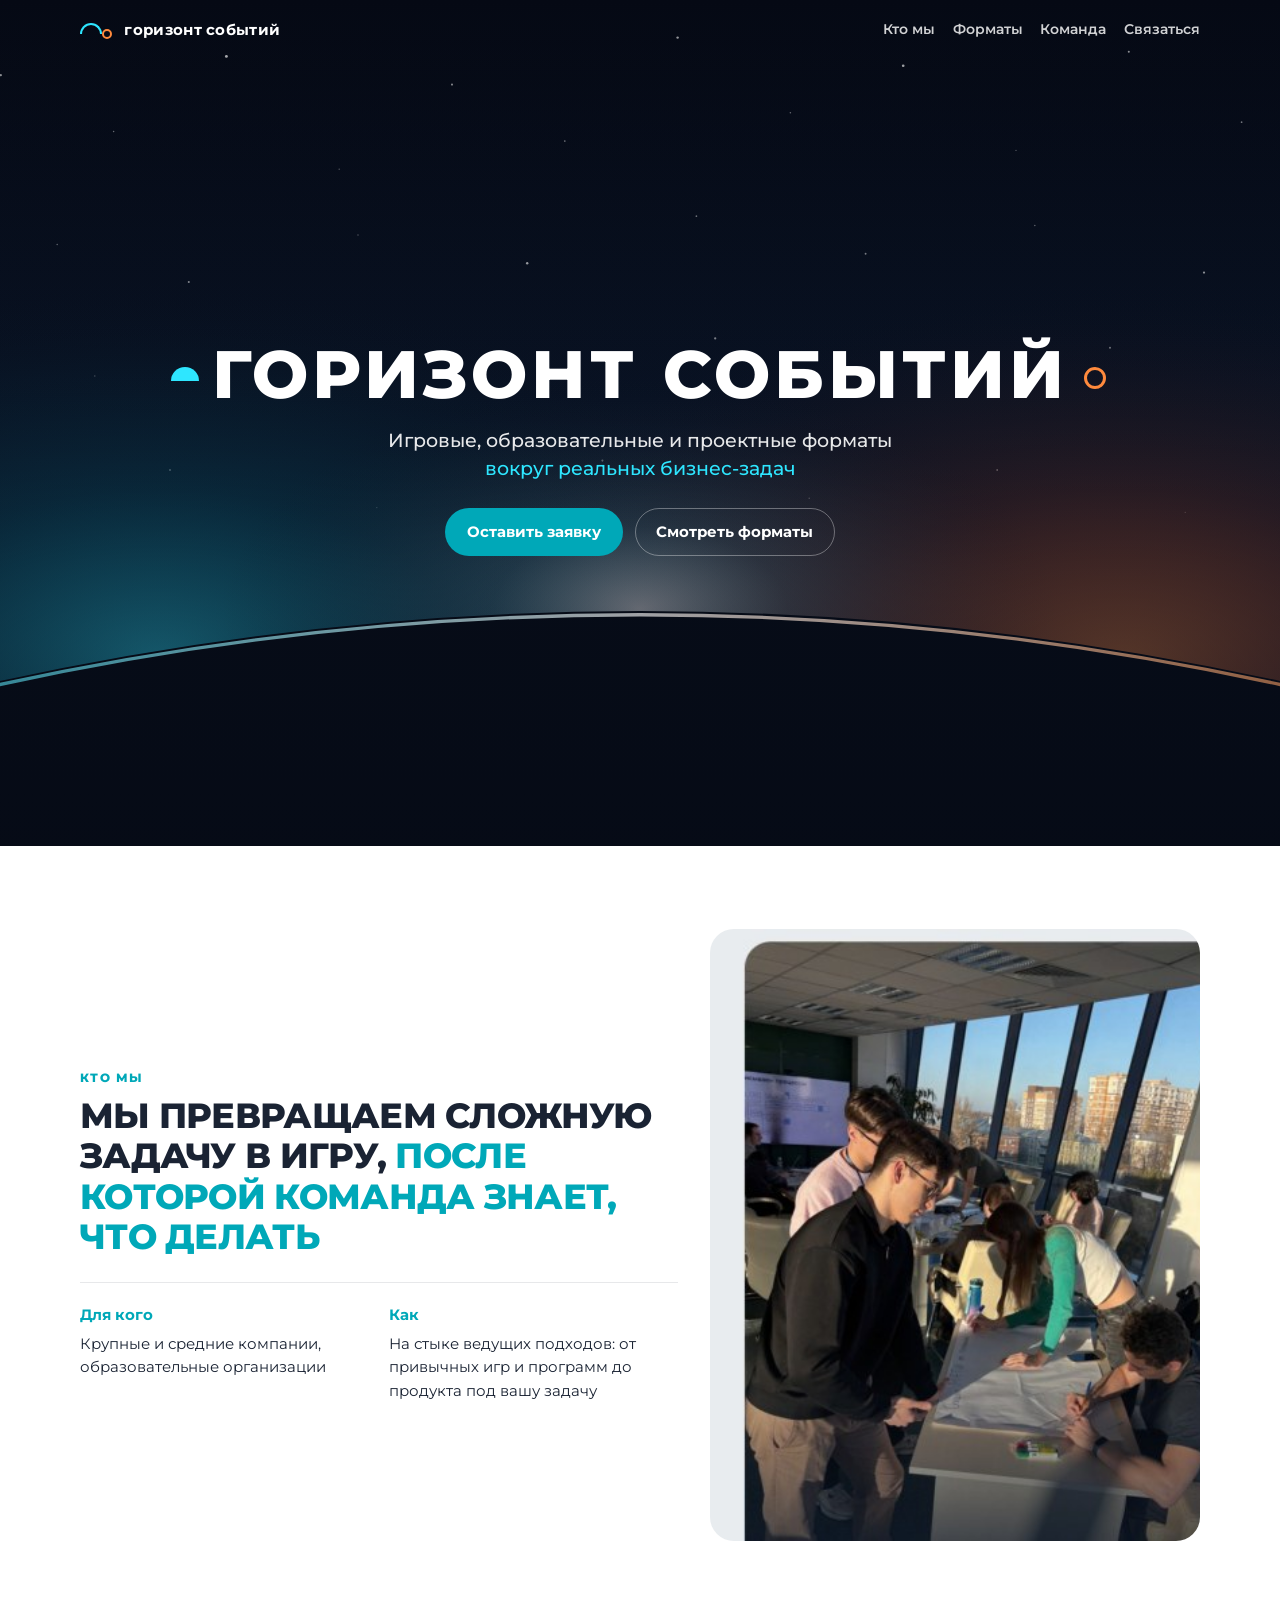
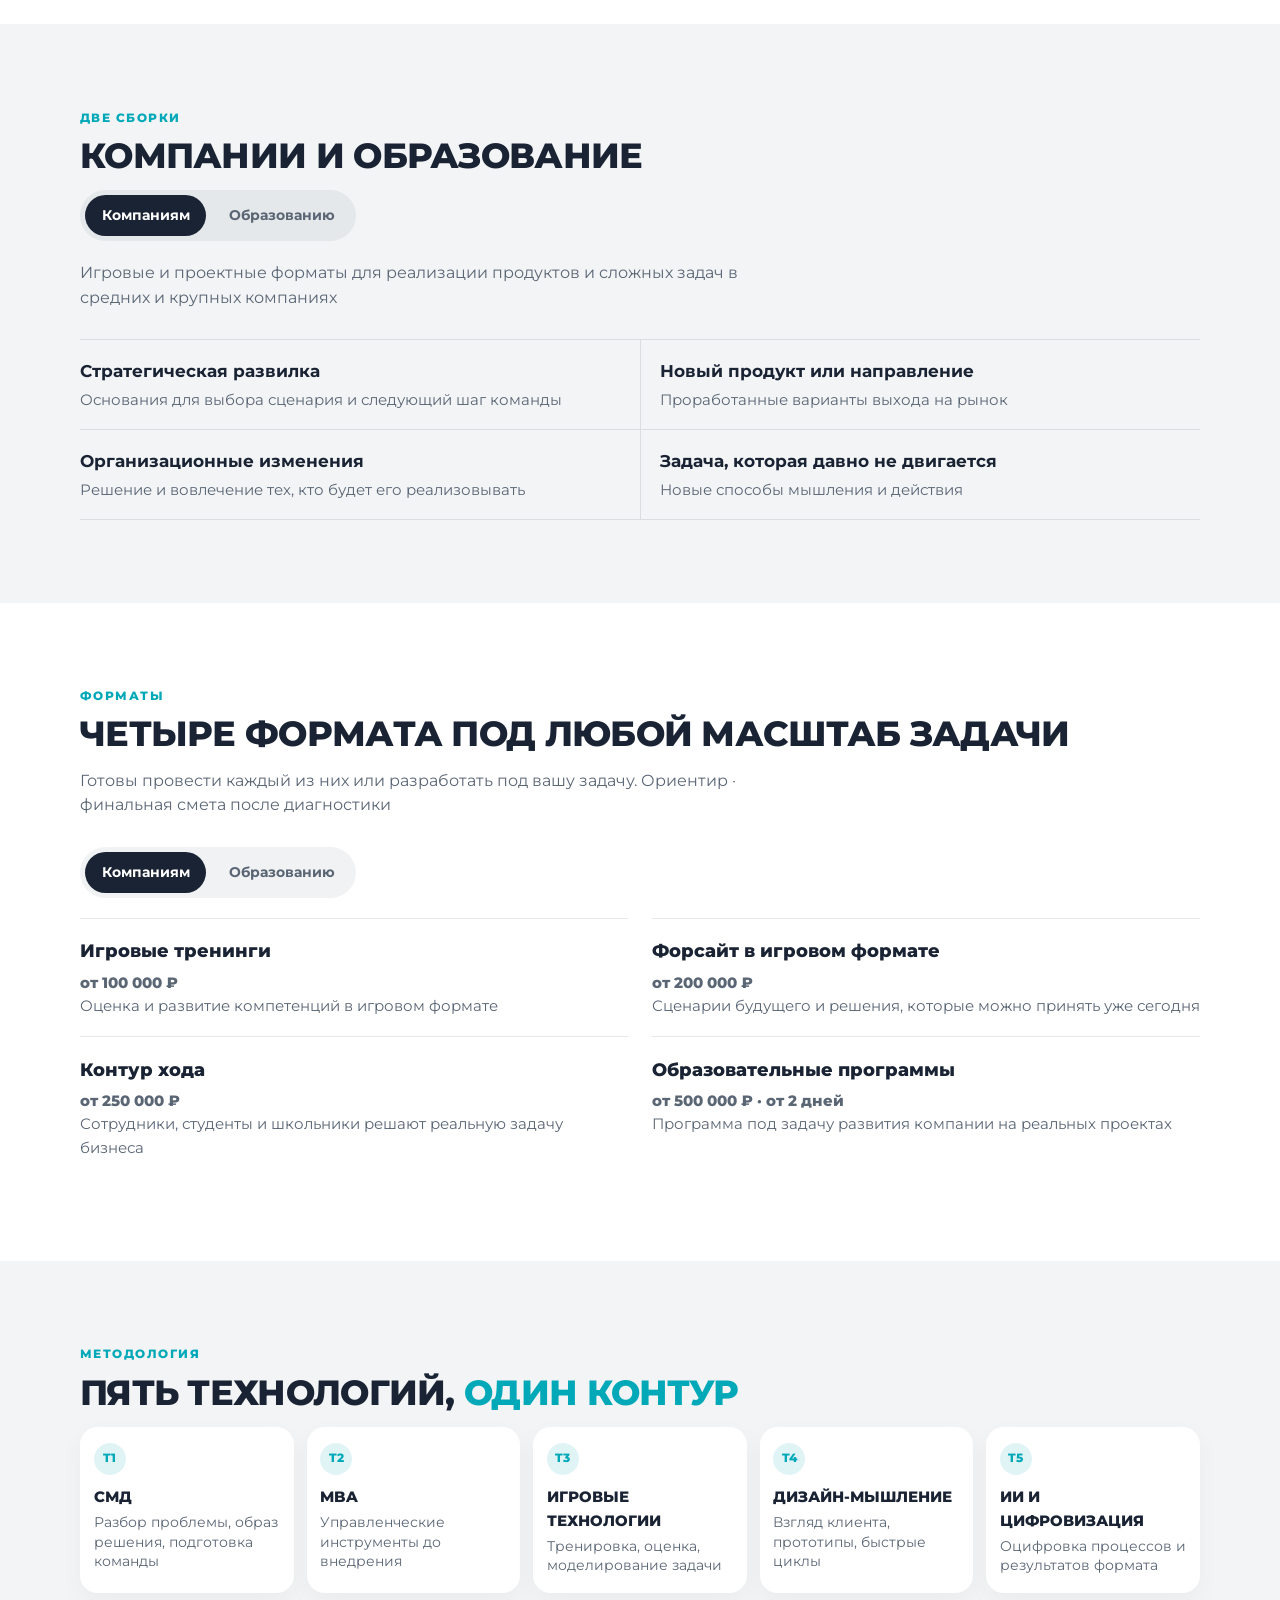
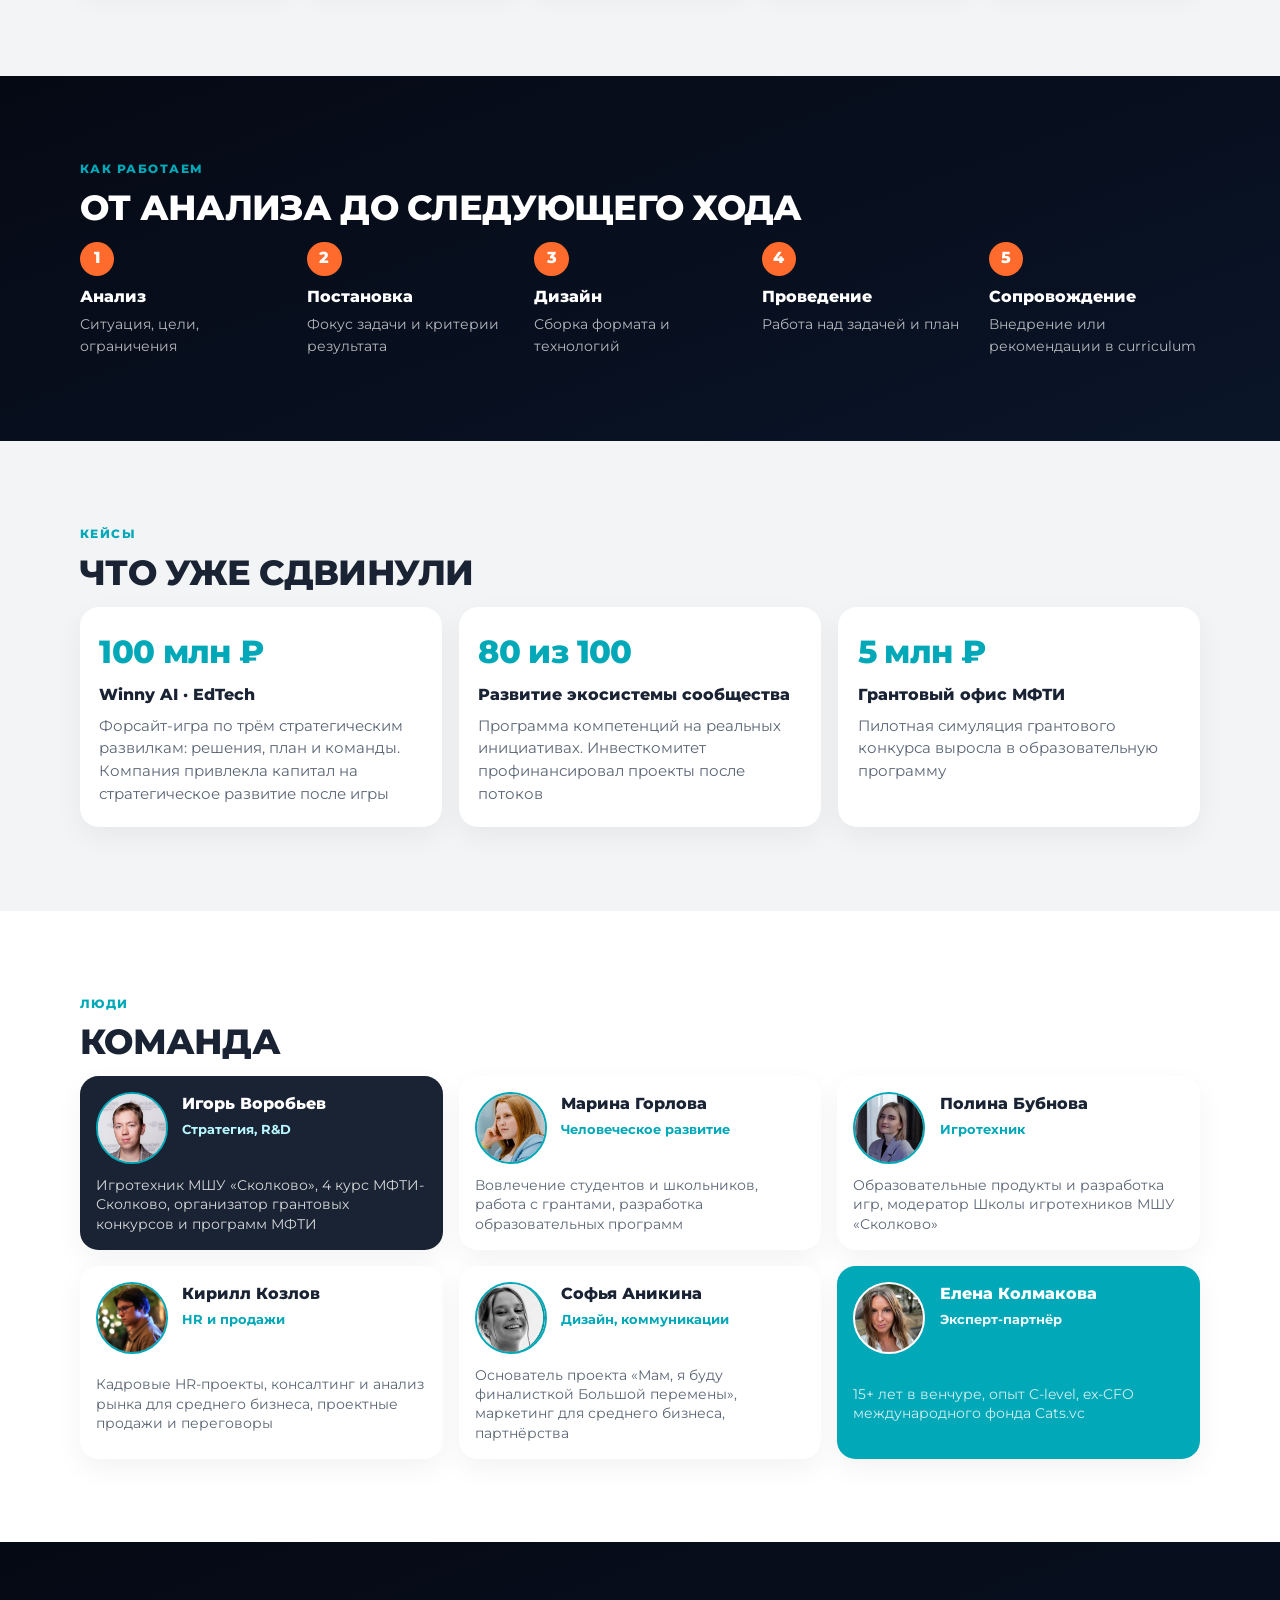
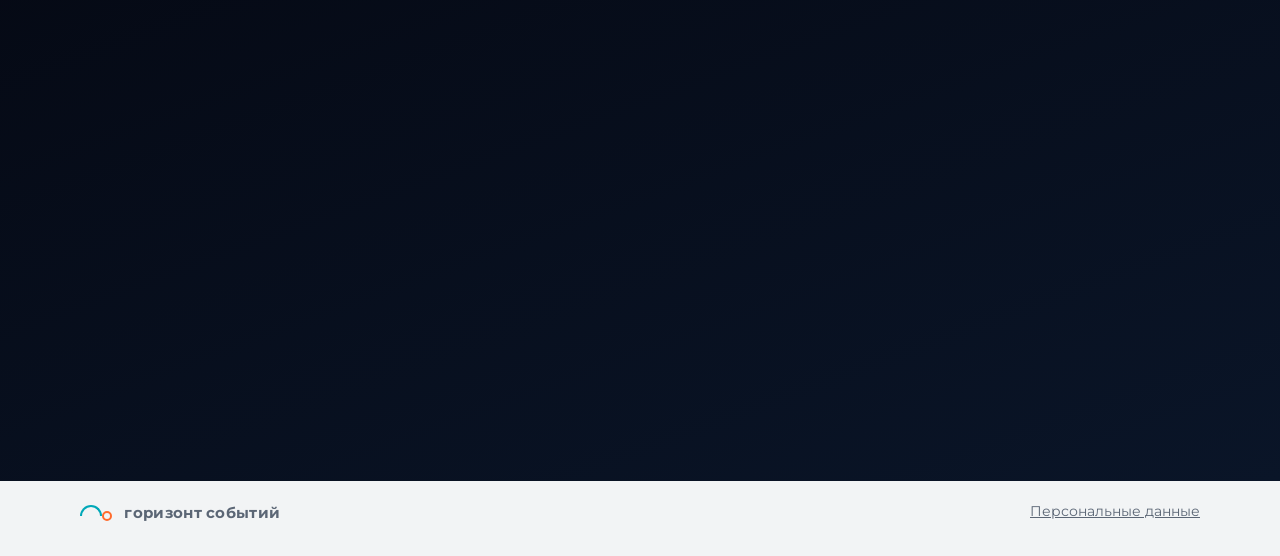
==== index.html @ 83faddac "Show four company formats from the pitch deck Align the business products tab with the presentation:" ====
<!DOCTYPE html>
<html lang="ru">
<head>
  <meta charset="UTF-8" />
  <meta name="viewport" content="width=device-width, initial-scale=1" />
  <meta name="description" content="Горизонт Событий: игровые, образовательные и проектные форматы вокруг реальных бизнес-задач" />
  <title>Горизонт Событий</title>
  <link rel="preconnect" href="https://fonts.googleapis.com" />
  <link rel="preconnect" href="https://fonts.gstatic.com" crossorigin />
  <link href="https://fonts.googleapis.com/css2?family=Montserrat:wght@500;600;700;800&display=swap" rel="stylesheet" />
  <link rel="stylesheet" href="css/site.css" />
</head>
<body>
  <a class="skip" href="#main">К содержанию</a>

  <header class="hero" id="top">
    <div class="hero__veil" aria-hidden="true"></div>
    <nav class="topnav" aria-label="Главная">
      <a class="logo" href="#top"><span class="logo__mark" aria-hidden="true"></span>горизонт событий</a>
      <div class="topnav__links">
        <a href="#who">Кто мы</a>
        <a href="#formats">Форматы</a>
        <a href="#team">Команда</a>
        <a href="#contact">Связаться</a>
      </div>
    </nav>

    <div class="hero__inner">
      <h1 class="hero__brand">
        <span class="hero__brand-row">
          <span class="hero__sun-rise" aria-hidden="true"></span>
          Горизонт
          Событий
          <span class="hero__sun-set" aria-hidden="true"></span>
        </span>
      </h1>
      <p class="hero__title">
        Игровые, образовательные и проектные форматы
        <em>вокруг реальных бизнес-задач</em>
      </p>
      <div class="hero__cta">
        <a class="btn btn--teal" href="#contact">Оставить заявку</a>
        <a class="btn btn--ghost" href="#formats">Смотреть форматы</a>
      </div>
    </div>
  </header>

  <main id="main">
    <section class="section section--paper" id="who">
      <div class="wrap who reveal">
        <div>
          <p class="section__kicker">Кто мы</p>
          <h2>Мы превращаем сложную задачу в игру, <span class="accent">после которой команда знает, что делать</span></h2>
          <div class="who__meta">
            <div>
              <h3>Для кого</h3>
              <p>Крупные и средние компании, образовательные организации</p>
            </div>
            <div>
              <h3>Как</h3>
              <p>На стыке ведущих подходов: от привычных игр и программ до продукта под вашу задачу</p>
            </div>
          </div>
        </div>
        <div class="who__photo">
          <img src="assets/who-workshop.jpg" alt="Команда за работой над задачей" width="720" height="900" />
        </div>
      </div>
    </section>

    <section class="section section--mist" id="audience">
      <div class="wrap reveal">
        <p class="section__kicker">Две сборки</p>
        <h2>Компании и образование</h2>
        <div class="tabs" role="tablist" aria-label="Аудитория" data-tabs>
          <button type="button" role="tab" id="tab-biz" aria-controls="panel-biz" aria-selected="true">Компаниям</button>
          <button type="button" role="tab" id="tab-edu" aria-controls="panel-edu" aria-selected="false">Образованию</button>
        </div>
        <div class="panel" id="panel-biz" role="tabpanel" aria-labelledby="tab-biz">
          <p class="section__lede">Игровые и проектные форматы для реализации продуктов и сложных задач в средних и крупных компаниях</p>
          <ul class="situations">
            <li><strong>Стратегическая развилка</strong><span>Основания для выбора сценария и следующий шаг команды</span></li>
            <li><strong>Новый продукт или направление</strong><span>Проработанные варианты выхода на рынок</span></li>
            <li><strong>Организационные изменения</strong><span>Решение и вовлечение тех, кто будет его реализовывать</span></li>
            <li><strong>Задача, которая давно не двигается</strong><span>Новые способы мышления и действия</span></li>
          </ul>
        </div>
        <div class="panel" id="panel-edu" role="tabpanel" aria-labelledby="tab-edu" hidden>
          <p class="section__lede">Игровые и образовательные форматы для оценки компетенций и достройки управленческого обучения</p>
          <ul class="situations">
            <li><strong>Нужно увидеть реальный уровень участников</strong><span>Оценка компетенций в действии, не только по анкете</span></li>
            <li><strong>Теория есть, поведения нет</strong><span>Достройка обучения до управленческого действия</span></li>
            <li><strong>Проекты слабо доходят до гранта или инвесткомитета</strong><span>Выше качество проработки и pass rate</span></li>
            <li><strong>Нужен пилот перед полной программой</strong><span>Короткая симуляция с данными для доработки</span></li>
          </ul>
        </div>
      </div>
    </section>

    <section class="section section--paper" id="formats">
      <div class="wrap reveal">
        <p class="section__kicker">Форматы</p>
        <h2>Четыре формата под любой масштаб задачи</h2>
        <p class="section__lede">Готовы провести каждый из них или разработать под вашу задачу. Ориентир · финальная смета после диагностики</p>
        <div class="tabs" role="tablist" aria-label="Форматы" data-tabs>
          <button type="button" role="tab" id="ftab-biz" aria-controls="fpanel-biz" aria-selected="true">Компаниям</button>
          <button type="button" role="tab" id="ftab-edu" aria-controls="fpanel-edu" aria-selected="false">Образованию</button>
        </div>
        <div class="panel" id="fpanel-biz" role="tabpanel" aria-labelledby="ftab-biz">
          <div class="products">
            <article class="product"><h3>Игровые тренинги</h3><p class="product__price">от 100 000 ₽</p><p>Оценка и развитие компетенций в игровом формате</p></article>
            <article class="product"><h3>Форсайт в игровом формате</h3><p class="product__price">от 200 000 ₽</p><p>Сценарии будущего и решения, которые можно принять уже сегодня</p></article>
            <article class="product"><h3>Контур хода</h3><p class="product__price">от 250 000 ₽</p><p>Сотрудники, студенты и школьники решают реальную задачу бизнеса</p></article>
            <article class="product"><h3>Образовательные программы</h3><p class="product__price">от 500 000 ₽ · от 2 дней</p><p>Программа под задачу развития компании на реальных проектах</p></article>
          </div>
        </div>
        <div class="panel" id="fpanel-edu" role="tabpanel" aria-labelledby="ftab-edu" hidden>
          <div class="products">
            <article class="product"><h3>Симуляции для оценки</h3><p class="product__price">2 500 ₽ / участник</p><p>Проявить лидерские и управленческие качества в неопределённости</p></article>
            <article class="product"><h3>Игры и кейс-чемпионаты</h3><p class="product__price">от 150 000 ₽</p><p>Оценить и потренировать компетенции на кейсе программы</p></article>
            <article class="product"><h3>Образовательные и акселерационные модули</h3><p class="product__price">от 500 000 ₽ · от 2 дней</p><p>Достроить обучение: игры, лекции и практика на проектах участников</p></article>
            <article class="product"><h3>Форсайт (опция)</h3><p class="product__price">от 250 000 ₽</p><p>Когда программе нужен взгляд в будущее направления</p></article>
          </div>
        </div>
      </div>
    </section>

    <section class="section section--mist" id="method">
      <div class="wrap reveal">
        <p class="section__kicker">Методология</p>
        <h2>Пять технологий, <span class="accent">один контур</span></h2>
        <div class="tech">
          <article class="tech__item"><span class="tech__n">T1</span><h3>СМД</h3><p>Разбор проблемы, образ решения, подготовка команды</p></article>
          <article class="tech__item"><span class="tech__n">T2</span><h3>MBA</h3><p>Управленческие инструменты до внедрения</p></article>
          <article class="tech__item"><span class="tech__n">T3</span><h3>Игровые технологии</h3><p>Тренировка, оценка, моделирование задачи</p></article>
          <article class="tech__item"><span class="tech__n">T4</span><h3>Дизайн-мышление</h3><p>Взгляд клиента, прототипы, быстрые циклы</p></article>
          <article class="tech__item"><span class="tech__n">T5</span><h3>ИИ и цифровизация</h3><p>Оцифровка процессов и результатов формата</p></article>
        </div>
      </div>
    </section>

    <section class="section section--ink" id="process">
      <div class="wrap reveal">
        <p class="section__kicker">Как работаем</p>
        <h2>От анализа до следующего хода</h2>
        <ol class="steps">
          <li><span class="steps__n">1</span><h3>Анализ</h3><p>Ситуация, цели, ограничения</p></li>
          <li><span class="steps__n">2</span><h3>Постановка</h3><p>Фокус задачи и критерии результата</p></li>
          <li><span class="steps__n">3</span><h3>Дизайн</h3><p>Сборка формата и технологий</p></li>
          <li><span class="steps__n">4</span><h3>Проведение</h3><p>Работа над задачей и план</p></li>
          <li><span class="steps__n">5</span><h3>Сопровождение</h3><p>Внедрение или рекомендации в curriculum</p></li>
        </ol>
      </div>
    </section>

    <section class="section section--mist" id="cases">
      <div class="wrap reveal">
        <p class="section__kicker">Кейсы</p>
        <h2>Что уже сдвинули</h2>
        <div class="cases">
          <article class="case">
            <p class="case__metric">100 млн ₽</p>
            <p class="case__who">Winny AI · EdTech</p>
            <p>Форсайт-игра по трём стратегическим развилкам: решения, план и команды. Компания привлекла капитал на стратегическое развитие после игры</p>
          </article>
          <article class="case">
            <p class="case__metric">80 из 100</p>
            <p class="case__who">Развитие экосистемы сообщества</p>
            <p>Программа компетенций на реальных инициативах. Инвесткомитет профинансировал проекты после потоков</p>
          </article>
          <article class="case">
            <p class="case__metric">5 млн ₽</p>
            <p class="case__who">Грантовый офис МФТИ</p>
            <p>Пилотная симуляция грантового конкурса выросла в образовательную программу</p>
          </article>
        </div>
      </div>
    </section>

    <section class="section section--paper" id="team">
      <div class="wrap reveal">
        <p class="section__kicker">Люди</p>
        <h2>Команда</h2>
        <div class="team">
          <article class="person person--ink">
            <img class="person__photo" src="assets/team/igor.png" alt="Игорь Воробьев" width="144" height="144" />
            <div>
              <h3 class="person__name">Игорь Воробьев</h3>
              <p class="person__role">Стратегия, R&amp;D</p>
            </div>
            <p class="person__bio">Игротехник МШУ «Сколково», 4 курс МФТИ-Сколково, организатор грантовых конкурсов и программ МФТИ</p>
          </article>
          <article class="person">
            <img class="person__photo" src="assets/team/marina.png" alt="Марина Горлова" width="144" height="144" />
            <div>
              <h3 class="person__name">Марина Горлова</h3>
              <p class="person__role">Человеческое развитие</p>
            </div>
            <p class="person__bio">Вовлечение студентов и школьников, работа с грантами, разработка образовательных программ</p>
          </article>
          <article class="person">
            <img class="person__photo" src="assets/team/polina.png" alt="Полина Бубнова" width="144" height="144" />
            <div>
              <h3 class="person__name">Полина Бубнова</h3>
              <p class="person__role">Игротехник</p>
            </div>
            <p class="person__bio">Образовательные продукты и разработка игр, модератор Школы игротехников МШУ «Сколково»</p>
          </article>
          <article class="person">
            <img class="person__photo" src="assets/team/kirill.png" alt="Кирилл Козлов" width="144" height="144" />
            <div>
              <h3 class="person__name">Кирилл Козлов</h3>
              <p class="person__role">HR и продажи</p>
            </div>
            <p class="person__bio">Кадровые HR-проекты, консалтинг и анализ рынка для среднего бизнеса, проектные продажи и переговоры</p>
          </article>
          <article class="person">
            <img class="person__photo" src="assets/team/sofia.jpg" alt="Софья Аникина" width="144" height="144" />
            <div>
              <h3 class="person__name">Софья Аникина</h3>
              <p class="person__role">Дизайн, коммуникации</p>
            </div>
            <p class="person__bio">Основатель проекта «Мам, я буду финалисткой Большой перемены», маркетинг для среднего бизнеса, партнёрства</p>
          </article>
          <article class="person person--teal">
            <img class="person__photo" src="assets/team/elena.png" alt="Елена Колмакова" width="144" height="144" />
            <div>
              <h3 class="person__name">Елена Колмакова</h3>
              <p class="person__role">Эксперт-партнёр</p>
            </div>
            <p class="person__bio">15+ лет в венчуре, опыт C-level, ex-CFO международного фонда Cats.vc</p>
          </article>
        </div>
      </div>
    </section>

    <section class="section section--ink" id="contact">
      <div class="wrap cta reveal">
        <div>
          <p class="section__kicker">Обратная связь</p>
          <h2>Опишите задачу в двух предложениях</h2>
          <p class="section__lede">Мы подберём сборку технологий и формат. Или созвонимся на полчаса-час: познакомимся и найдём точки роста</p>
          <div class="socials" aria-label="Соцсети">
            <a class="social" href="https://t.me/gorizont_event" target="_blank" rel="noopener noreferrer">Telegram</a>
            <a class="social" data-social="instagram" href="#">Instagram</a>
            <a class="social" data-social="vk" href="#">ВКонтакте</a>
          </div>
          <ul class="contacts">
            <li>Игорь Воробьев · <a href="tel:+79032072211">+7 903 207-22-11</a> · <a href="https://t.me/gorizont_event" target="_blank" rel="noopener noreferrer">@gorizont_event</a></li>
            <li>Кирилл Козлов · <a href="tel:+79651891725">+7 965 189-17-25</a> · <a href="https://t.me/VenistorAlishi" target="_blank" rel="noopener noreferrer">@VenistorAlishi</a></li>
            <li>Софья Аникина · <a href="tel:+79519132788">+7 951 913-27-88</a> · <a href="https://t.me/Anikaso" target="_blank" rel="noopener noreferrer">@Anikaso</a></li>
            <li>Почта · <a href="mailto:contact@stratfield.ru">contact@stratfield.ru</a></li>
          </ul>
        </div>
        <div class="cta__box">
          <p>Форма заявки появится здесь. Пока можно написать в Telegram или оставить контакты письмом</p>
          <div class="cta__actions">
            <a class="btn btn--teal" id="lead-button" href="https://t.me/gorizont_event" target="_blank" rel="noopener noreferrer">Оставить заявку</a>
            <a class="btn btn--ghost" href="mailto:contact@stratfield.ru?subject=Заявка%20Горизонт%20Событий">Написать на почту</a>
          </div>
          <p class="legal-note">
            Перед отправкой персональных данных ознакомьтесь с
            <a href="privacy.html">Политикой обработки персональных данных</a>
            и дайте согласие отдельной галочкой в форме (когда форма будет подключена)
          </p>
        </div>
      </div>
    </section>
  </main>

  <footer class="footer">
    <div class="wrap">
      <a class="logo" href="#top"><span class="logo__mark" aria-hidden="true"></span>горизонт событий</a>
      <a href="privacy.html">Персональные данные</a>
    </div>
  </footer>

  <script src="js/site.js" defer></script>
</body>
</html>
---- css/site.css ----
:root {
  --ink: #0a1528;
  --ink-deep: #050914;
  --navy: #1a2333;
  --teal: #00a8b8;
  --teal-deep: #008fa0;
  --orange: #ff6b2c;
  --paper: #ffffff;
  --mist: #f2f4f5;
  --muted: #5b6675;
  --line: rgba(26, 35, 51, 0.1);
  --ease: cubic-bezier(0.22, 1, 0.36, 1);
  --font: "Montserrat", "Manrope", system-ui, sans-serif;
}

*,
*::before,
*::after { box-sizing: border-box; }

html { scroll-behavior: smooth; }

body {
  margin: 0;
  color: var(--navy);
  background: var(--mist);
  font-family: var(--font);
  font-size: 1rem;
  line-height: 1.55;
  -webkit-font-smoothing: antialiased;
}

img { max-width: 100%; display: block; }
a { color: inherit; }

.skip {
  position: absolute;
  left: -999px;
  top: 0;
  z-index: 20;
  background: var(--teal);
  color: #fff;
  padding: 0.5rem 1rem;
}
.skip:focus { left: 0.75rem; top: 0.75rem; }

.wrap {
  width: min(1120px, calc(100% - 2.5rem));
  margin-inline: auto;
}

/* Logo mark */
.logo {
  display: inline-flex;
  align-items: center;
  gap: 0.65rem;
  text-decoration: none;
  color: inherit;
  font-weight: 700;
  letter-spacing: 0.02em;
  text-transform: lowercase;
  font-size: 0.95rem;
}
.logo__mark {
  position: relative;
  width: 34px;
  height: 18px;
  flex: 0 0 auto;
}
.logo__mark::before {
  content: "";
  position: absolute;
  left: 0;
  top: 2px;
  width: 22px;
  height: 11px;
  border: 2.5px solid var(--teal);
  border-bottom: 0;
  border-radius: 14px 14px 0 0;
}
.logo__mark::after {
  content: "";
  position: absolute;
  right: 2px;
  bottom: 0;
  width: 10px;
  height: 10px;
  border: 2.5px solid var(--orange);
  border-radius: 50%;
  background: transparent;
}

/* Nav */
.topnav {
  position: absolute;
  inset: 0 0 auto;
  z-index: 5;
  display: flex;
  align-items: center;
  justify-content: space-between;
  gap: 1rem;
  width: min(1120px, calc(100% - 2.5rem));
  margin: 1.15rem auto 0;
  color: #fff;
}
.topnav .logo__mark::before { border-color: #2ee6ff; }
.topnav .logo__mark::after { border-color: #ff8a3d; }
.topnav__links {
  display: flex;
  flex-wrap: wrap;
  gap: 0.35rem 1.1rem;
}
.topnav__links a {
  text-decoration: none;
  color: rgba(255,255,255,0.82);
  font-size: 0.88rem;
  font-weight: 600;
}
.topnav__links a:hover { color: #2ee6ff; }

/* Hero */
.hero {
  position: relative;
  min-height: min(94vh, 860px);
  display: grid;
  align-items: center;
  overflow: hidden;
  color: #fff;
  background: var(--ink-deep) url("../assets/horizon-bg.svg") center / cover no-repeat;
}
.hero__veil {
  position: absolute;
  inset: 0;
  background: linear-gradient(180deg, rgba(5,9,20,0.25) 0%, rgba(5,9,20,0.15) 45%, rgba(5,9,20,0.55) 100%);
  pointer-events: none;
}
.hero__inner {
  position: relative;
  z-index: 1;
  padding: 7rem 0 5rem;
  width: min(1120px, calc(100% - 2.5rem));
  margin-inline: auto;
  text-align: center;
}
.hero__brand {
  margin: 0 0 1.1rem;
  font-size: clamp(2.2rem, 6.2vw, 4.2rem);
  font-weight: 800;
  letter-spacing: 0.06em;
  text-transform: uppercase;
  line-height: 1.05;
  animation: rise 0.9s var(--ease) both;
}
.hero__brand-row {
  display: inline-flex;
  align-items: center;
  justify-content: center;
  gap: 0.85rem;
  flex-wrap: wrap;
}
.hero__sun-rise,
.hero__sun-set {
  width: 28px;
  height: 14px;
  position: relative;
  flex: 0 0 auto;
}
.hero__sun-rise::before {
  content: "";
  position: absolute;
  inset: 0;
  border: 3px solid #2ee6ff;
  border-bottom: 0;
  border-radius: 20px 20px 0 0;
  background: #2ee6ff;
}
.hero__sun-set::before {
  content: "";
  position: absolute;
  left: 50%;
  top: 0;
  width: 22px;
  height: 22px;
  margin-left: -11px;
  border: 3px solid #ff8a3d;
  border-radius: 50%;
}
.hero__title {
  margin: 0 auto 1.6rem;
  max-width: 34rem;
  font-size: clamp(1rem, 2vw, 1.2rem);
  font-weight: 500;
  line-height: 1.45;
  color: rgba(255,255,255,0.9);
  animation: rise 0.9s var(--ease) 0.12s both;
}
.hero__title em {
  font-style: normal;
  color: #2ee6ff;
}
.hero__cta {
  display: flex;
  justify-content: center;
  flex-wrap: wrap;
  gap: 0.75rem;
  animation: rise 0.9s var(--ease) 0.22s both;
}

@keyframes rise {
  from { opacity: 0; transform: translateY(18px); }
  to { opacity: 1; transform: none; }
}

.btn {
  display: inline-flex;
  align-items: center;
  justify-content: center;
  min-height: 2.85rem;
  padding: 0.7rem 1.3rem;
  border-radius: 999px;
  border: 1px solid transparent;
  text-decoration: none;
  font-weight: 700;
  font-size: 0.92rem;
  cursor: pointer;
  transition: transform 0.25s var(--ease), background 0.25s var(--ease), border-color 0.25s var(--ease);
}
.btn:hover { transform: translateY(-1px); }
.btn--teal {
  background: var(--teal);
  color: #fff;
}
.btn--teal:hover { background: var(--teal-deep); }
.btn--ghost {
  background: transparent;
  color: #fff;
  border-color: rgba(255,255,255,0.35);
}
.btn--ghost:hover {
  border-color: #2ee6ff;
  color: #2ee6ff;
}
.btn--orange {
  background: var(--orange);
  color: #fff;
}
.btn--dark {
  background: var(--navy);
  color: #fff;
}

/* Sections */
.section { padding: clamp(3.4rem, 7vw, 5.2rem) 0; }
.section--mist { background: var(--mist); }
.section--paper { background: var(--paper); }
.section--ink {
  background: linear-gradient(160deg, var(--ink-deep), var(--ink));
  color: #fff;
}

.section__kicker {
  margin: 0 0 0.55rem;
  color: var(--teal);
  font-size: 0.78rem;
  font-weight: 800;
  letter-spacing: 0.12em;
  text-transform: uppercase;
}
.section h2 {
  margin: 0 0 0.85rem;
  font-size: clamp(1.55rem, 3.2vw, 2.2rem);
  font-weight: 800;
  letter-spacing: -0.02em;
  text-transform: uppercase;
  line-height: 1.15;
}
.section h2 .accent { color: var(--teal); }
.section__lede {
  margin: 0 0 1.8rem;
  max-width: 42rem;
  color: var(--muted);
}
.section--ink .section__lede { color: rgba(255,255,255,0.72); }

.reveal {
  opacity: 0;
  transform: translateY(20px);
  transition: opacity 0.7s var(--ease), transform 0.7s var(--ease);
}
.reveal.is-in { opacity: 1; transform: none; }

/* Split who */
.who {
  display: grid;
  grid-template-columns: 1.1fr 0.9fr;
  gap: 2rem;
  align-items: center;
}
.who__photo {
  border-radius: 1.5rem;
  overflow: hidden;
  aspect-ratio: 4 / 5;
  background: #d9dee3;
}
.who__photo img {
  width: 100%;
  height: 100%;
  object-fit: cover;
}
.who__meta {
  display: grid;
  grid-template-columns: 1fr 1fr;
  gap: 1.25rem;
  margin-top: 1.5rem;
  padding-top: 1.25rem;
  border-top: 1px solid var(--line);
}
.who__meta h3 {
  margin: 0 0 0.35rem;
  color: var(--teal);
  font-size: 0.95rem;
  text-transform: none;
  letter-spacing: 0;
}
.who__meta p {
  margin: 0;
  color: var(--navy);
  font-size: 0.95rem;
}

/* Audience tabs */
.tabs {
  display: inline-flex;
  gap: 0.35rem;
  padding: 0.3rem;
  border-radius: 999px;
  background: rgba(26,35,51,0.06);
  margin-bottom: 1.25rem;
}
.tabs button {
  border: 0;
  background: transparent;
  color: var(--muted);
  font: inherit;
  font-weight: 700;
  font-size: 0.9rem;
  padding: 0.6rem 1.05rem;
  border-radius: 999px;
  cursor: pointer;
}
.tabs button[aria-selected="true"] {
  background: var(--navy);
  color: #fff;
}
.panel[hidden] { display: none; }

.situations {
  list-style: none;
  margin: 0;
  padding: 0;
  display: grid;
  grid-template-columns: 1fr 1fr;
  gap: 0;
  border-top: 1px solid var(--line);
}
.situations li {
  padding: 1.1rem 1rem 1.1rem 0;
  border-bottom: 1px solid var(--line);
  display: grid;
  gap: 0.3rem;
}
.situations li:nth-child(even) {
  padding-left: 1.2rem;
  border-left: 1px solid var(--line);
}
.situations strong { font-size: 1.05rem; }
.situations span { color: var(--muted); font-size: 0.92rem; }

/* Products */
.products {
  display: grid;
  grid-template-columns: 1fr 1fr;
  gap: 0 1.5rem;
}
.product {
  padding: 1.15rem 0;
  border-top: 1px solid var(--line);
}
.product h3 {
  margin: 0 0 0.3rem;
  font-size: 1.15rem;
  font-weight: 800;
}
.product__price {
  margin: 0 0 0.35rem;
  color: var(--teal);
  font-weight: 800;
}
.product p { margin: 0; color: var(--muted); font-size: 0.95rem; }
.note { margin: 1rem 0 0; color: var(--muted); font-size: 0.86rem; }

/* Tech */
.tech {
  display: grid;
  grid-template-columns: repeat(5, minmax(0, 1fr));
  gap: 0.8rem;
}
.tech__item {
  background: var(--paper);
  border-radius: 1.1rem;
  padding: 1rem 0.85rem 1.1rem;
  box-shadow: 0 8px 24px rgba(10, 21, 40, 0.04);
}
.tech__n {
  display: inline-grid;
  place-items: center;
  width: 2rem;
  height: 2rem;
  margin-bottom: 0.65rem;
  border-radius: 50%;
  background: rgba(0,168,184,0.12);
  color: var(--teal);
  font-size: 0.75rem;
  font-weight: 800;
}
.tech__item h3 {
  margin: 0 0 0.3rem;
  font-size: 0.95rem;
  font-weight: 800;
  text-transform: uppercase;
}
.tech__item p {
  margin: 0;
  color: var(--muted);
  font-size: 0.86rem;
  line-height: 1.4;
}

/* Steps */
.steps {
  list-style: none;
  margin: 0;
  padding: 0;
  display: grid;
  grid-template-columns: repeat(5, minmax(0, 1fr));
  gap: 1rem;
}
.steps__n {
  display: inline-grid;
  place-items: center;
  width: 2.15rem;
  height: 2.15rem;
  margin-bottom: 0.55rem;
  border-radius: 50%;
  background: var(--orange);
  color: #fff;
  font-weight: 800;
}
.steps h3 { margin: 0 0 0.3rem; font-size: 1rem; font-weight: 800; }
.steps p { margin: 0; color: rgba(255,255,255,0.7); font-size: 0.88rem; }

/* Cases */
.cases {
  display: grid;
  grid-template-columns: repeat(3, minmax(0, 1fr));
  gap: 1.1rem;
}
.case {
  background: var(--paper);
  border-radius: 1.2rem;
  padding: 1.25rem 1.2rem 1.35rem;
  box-shadow: 0 10px 28px rgba(10, 21, 40, 0.05);
}
.case__metric {
  margin: 0 0 0.45rem;
  color: var(--teal);
  font-size: clamp(1.5rem, 2.8vw, 2rem);
  font-weight: 800;
  letter-spacing: -0.02em;
}
.case__who { margin: 0 0 0.4rem; font-weight: 800; }
.case p:last-child { margin: 0; color: var(--muted); font-size: 0.92rem; }

/* Team */
.team {
  display: grid;
  grid-template-columns: repeat(3, minmax(0, 1fr));
  gap: 1rem;
}
.person {
  display: grid;
  grid-template-columns: auto 1fr;
  gap: 0.75rem 0.9rem;
  align-items: start;
  background: var(--paper);
  border-radius: 1.15rem;
  padding: 1rem;
  box-shadow: 0 10px 28px rgba(10, 21, 40, 0.05);
  min-height: 100%;
}
.person--ink {
  background: var(--navy);
  color: #fff;
}
.person--teal {
  background: var(--teal);
  color: #fff;
}
.person__photo {
  width: 72px;
  height: 72px;
  border-radius: 50%;
  object-fit: cover;
  object-position: center top;
  border: 2.5px solid var(--teal);
  background: #d7dde3;
}
.person--teal .person__photo { border-color: #fff; }
.person--ink .person__photo { border-color: var(--teal); }
.person__name {
  margin: 0;
  font-size: 1rem;
  font-weight: 800;
}
.person__role {
  margin: 0.15rem 0 0;
  color: var(--teal);
  font-size: 0.82rem;
  font-weight: 700;
}
.person--ink .person__role,
.person--teal .person__role { color: #b8f7ff; }
.person--teal .person__role { color: rgba(255,255,255,0.92); }
.person__bio {
  grid-column: 1 / -1;
  margin: 0;
  color: var(--muted);
  font-size: 0.86rem;
  line-height: 1.4;
}
.person--ink .person__bio,
.person--teal .person__bio { color: rgba(255,255,255,0.82); }

/* CTA band */
.cta {
  display: grid;
  grid-template-columns: 1.2fr 0.8fr;
  gap: 2rem;
  align-items: center;
}
.socials {
  display: flex;
  flex-wrap: wrap;
  gap: 0.55rem;
  margin: 1.1rem 0 1.25rem;
}
.social {
  display: inline-flex;
  align-items: center;
  justify-content: center;
  min-height: 2.45rem;
  padding: 0.4rem 0.95rem;
  border-radius: 999px;
  border: 1px solid rgba(255,255,255,0.28);
  text-decoration: none;
  color: #fff;
  font-size: 0.86rem;
  font-weight: 700;
}
.social:hover {
  border-color: #2ee6ff;
  color: #2ee6ff;
}
.contacts {
  list-style: none;
  margin: 0;
  padding: 0;
  display: grid;
  gap: 0.45rem;
  color: rgba(255,255,255,0.8);
  font-size: 0.92rem;
}
.contacts a {
  color: #2ee6ff;
  text-decoration: none;
  font-weight: 700;
}
.cta__box {
  background: rgba(255,255,255,0.05);
  border: 1px solid rgba(255,255,255,0.12);
  border-radius: 1.25rem;
  padding: 1.4rem 1.3rem;
}
.cta__box p {
  margin: 0 0 1rem;
  color: rgba(255,255,255,0.75);
}
.cta__actions {
  display: flex;
  flex-wrap: wrap;
  gap: 0.65rem;
}
.legal-note {
  margin: 1rem 0 0;
  color: rgba(255,255,255,0.55);
  font-size: 0.8rem;
}
.legal-note a { color: #2ee6ff; }

.footer {
  padding: 1.2rem 0 2rem;
  color: var(--muted);
  font-size: 0.86rem;
}
.footer .wrap {
  display: flex;
  flex-wrap: wrap;
  justify-content: space-between;
  gap: 0.75rem;
}

/* Privacy page */
.page {
  padding: 2.5rem 0 4rem;
}
.page h1 {
  margin: 0 0 1rem;
  font-size: clamp(1.6rem, 3vw, 2.2rem);
  font-weight: 800;
  text-transform: uppercase;
}
.page h2 {
  margin: 1.8rem 0 0.6rem;
  font-size: 1.15rem;
  font-weight: 800;
  text-transform: none;
}
.page p, .page li {
  color: var(--muted);
  max-width: 48rem;
}
.page ul { padding-left: 1.2rem; }
.page .warn {
  background: #fff7e8;
  border-left: 3px solid var(--orange);
  padding: 0.85rem 1rem;
  color: var(--navy);
  border-radius: 0 0.6rem 0.6rem 0;
}

@media (max-width: 960px) {
  .who, .cta { grid-template-columns: 1fr; }
  .tech, .steps, .cases, .team { grid-template-columns: 1fr 1fr; }
}
@media (max-width: 720px) {
  .topnav { flex-direction: column; align-items: flex-start; }
  .situations, .products, .tech, .steps, .cases, .team, .who__meta { grid-template-columns: 1fr; }
  .situations li:nth-child(even) { padding-left: 0; border-left: 0; }
  .hero__inner { padding-top: 8.2rem; }
}
@media (prefers-reduced-motion: reduce) {
  *, *::before, *::after { animation: none !important; transition: none !important; }
  .reveal { opacity: 1; transform: none; }
}
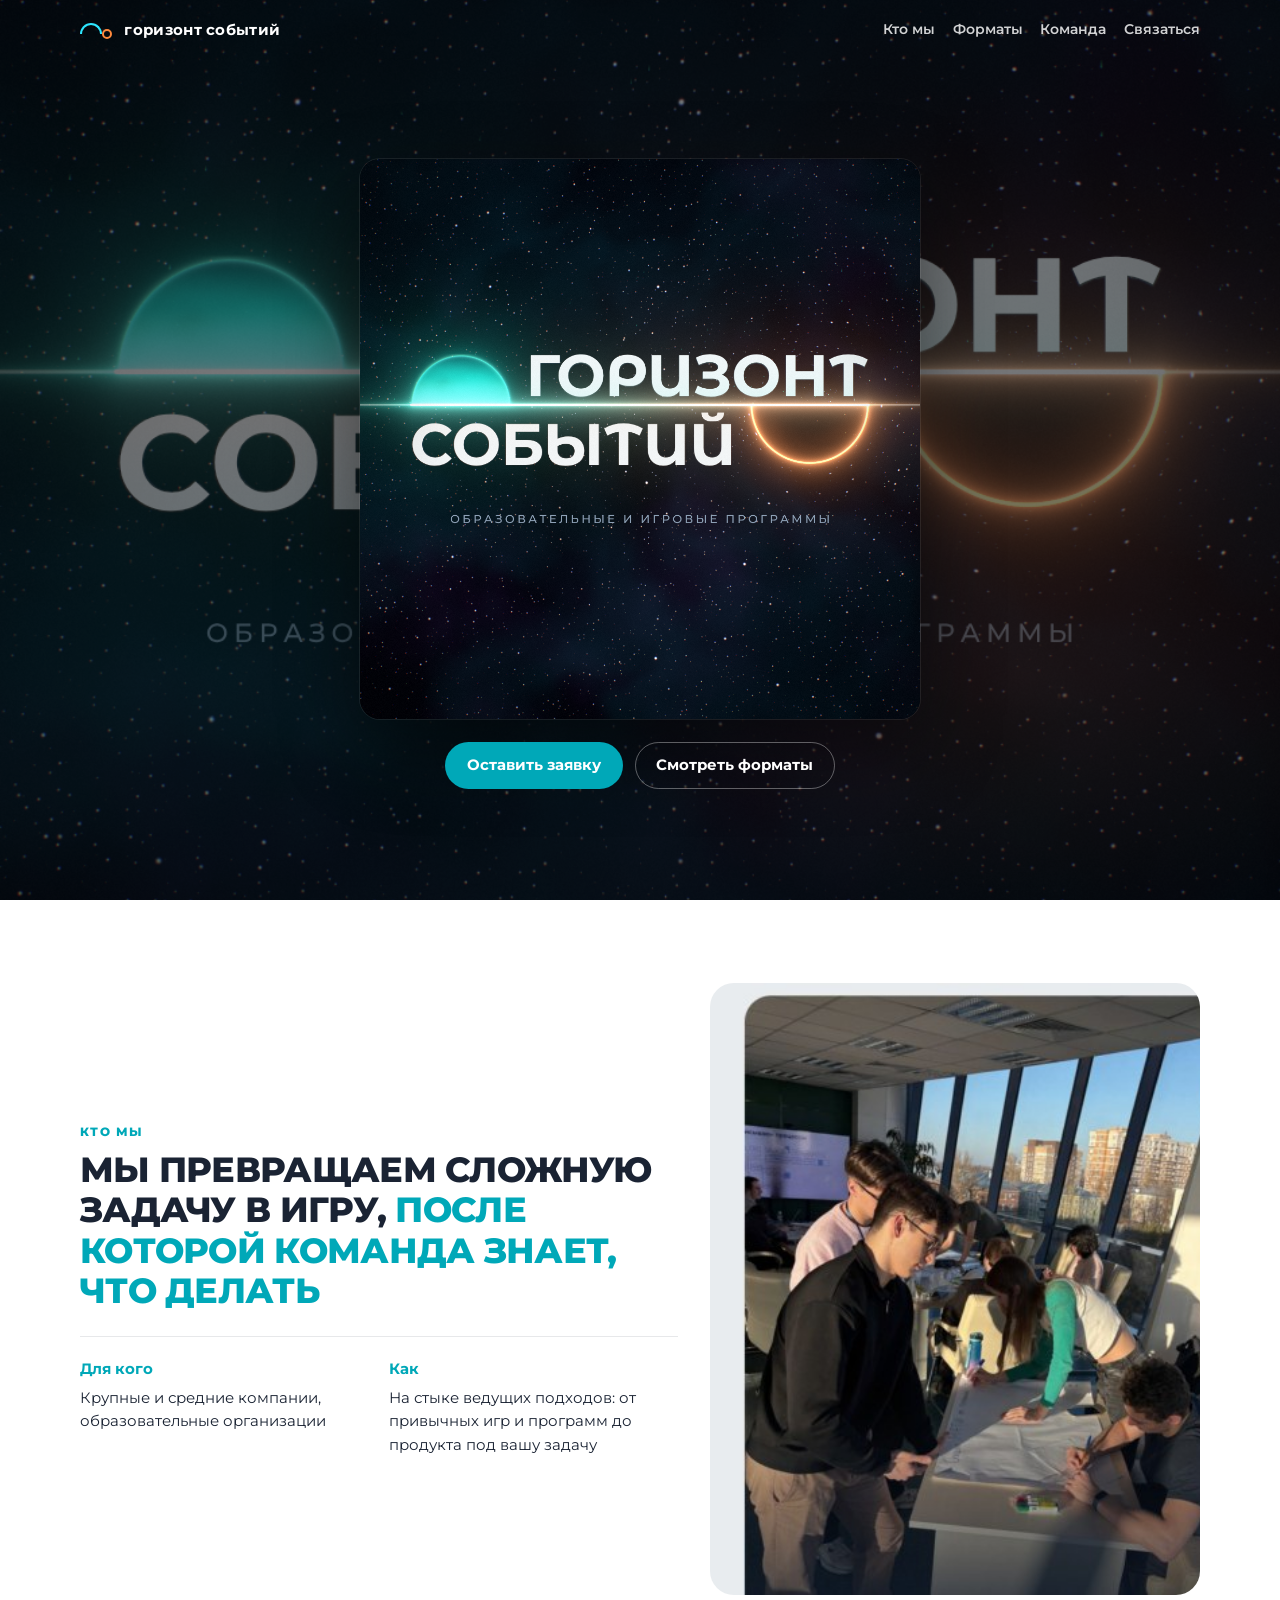
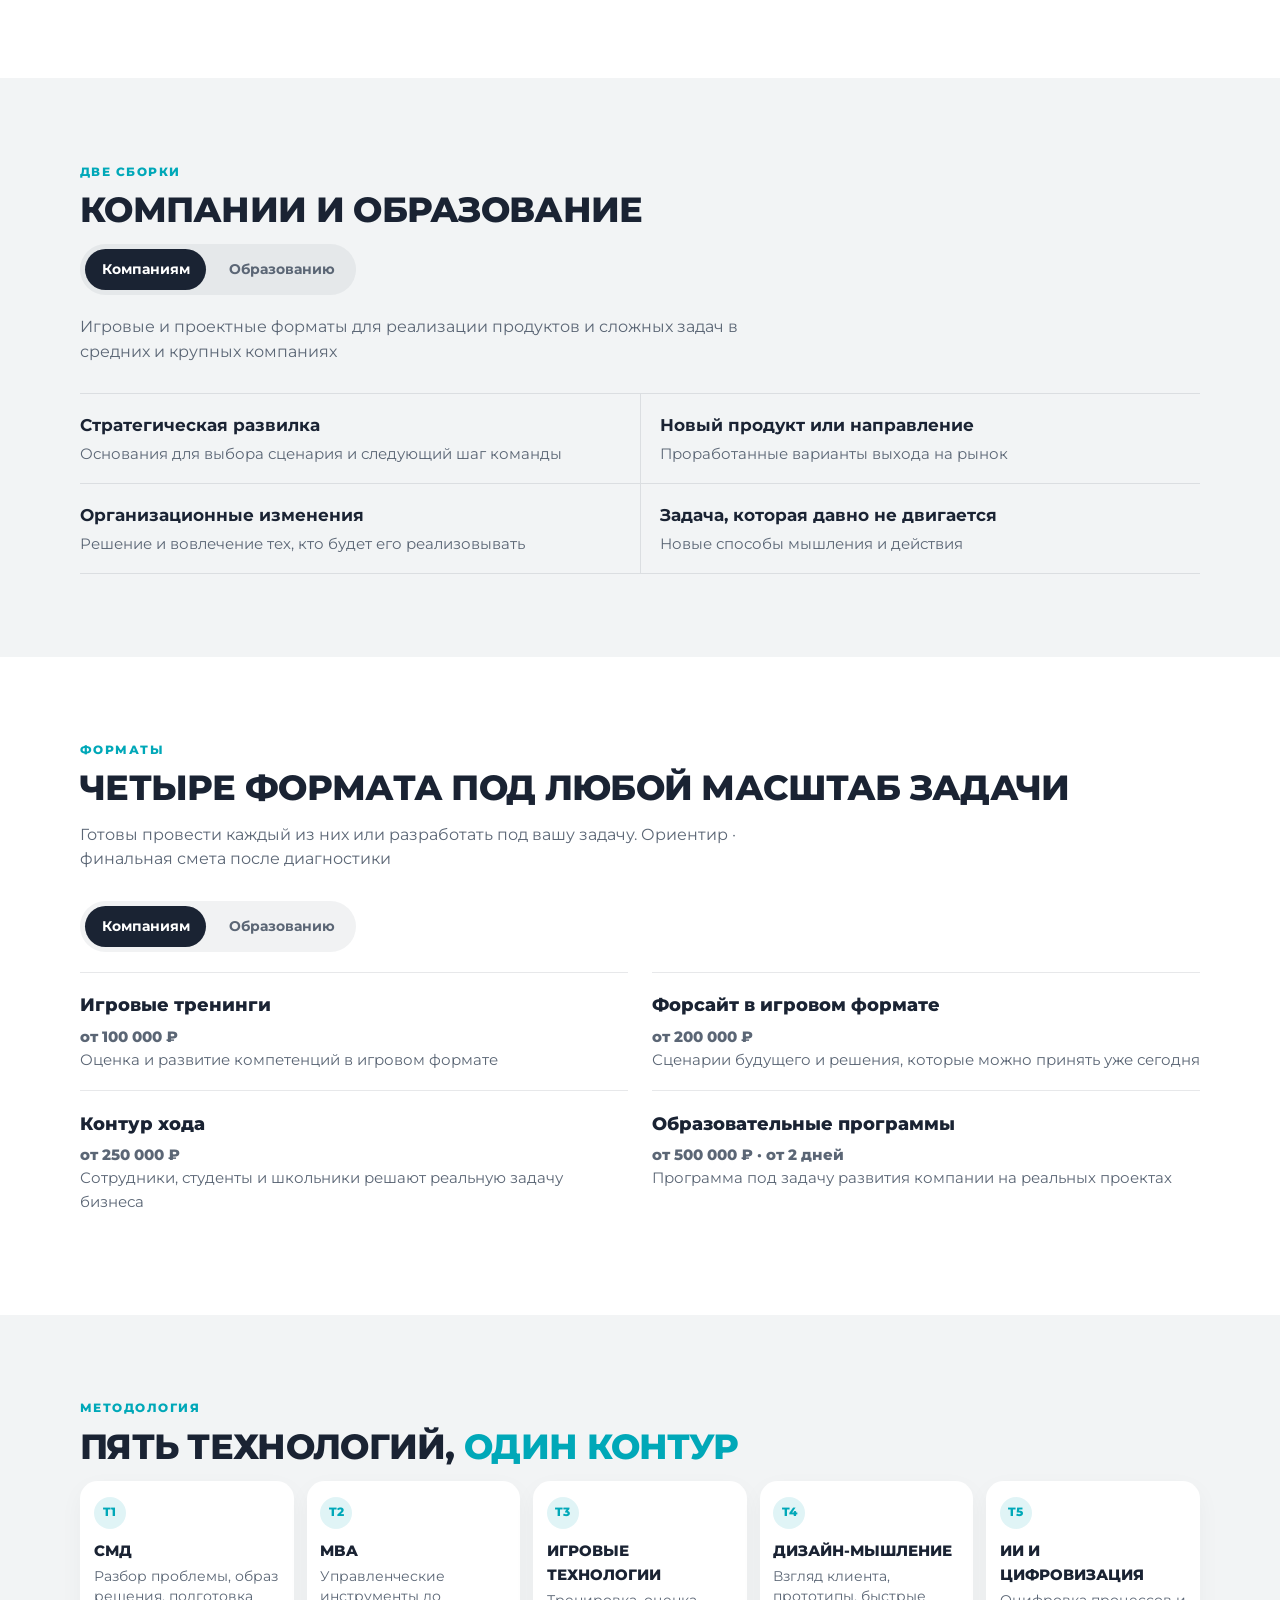
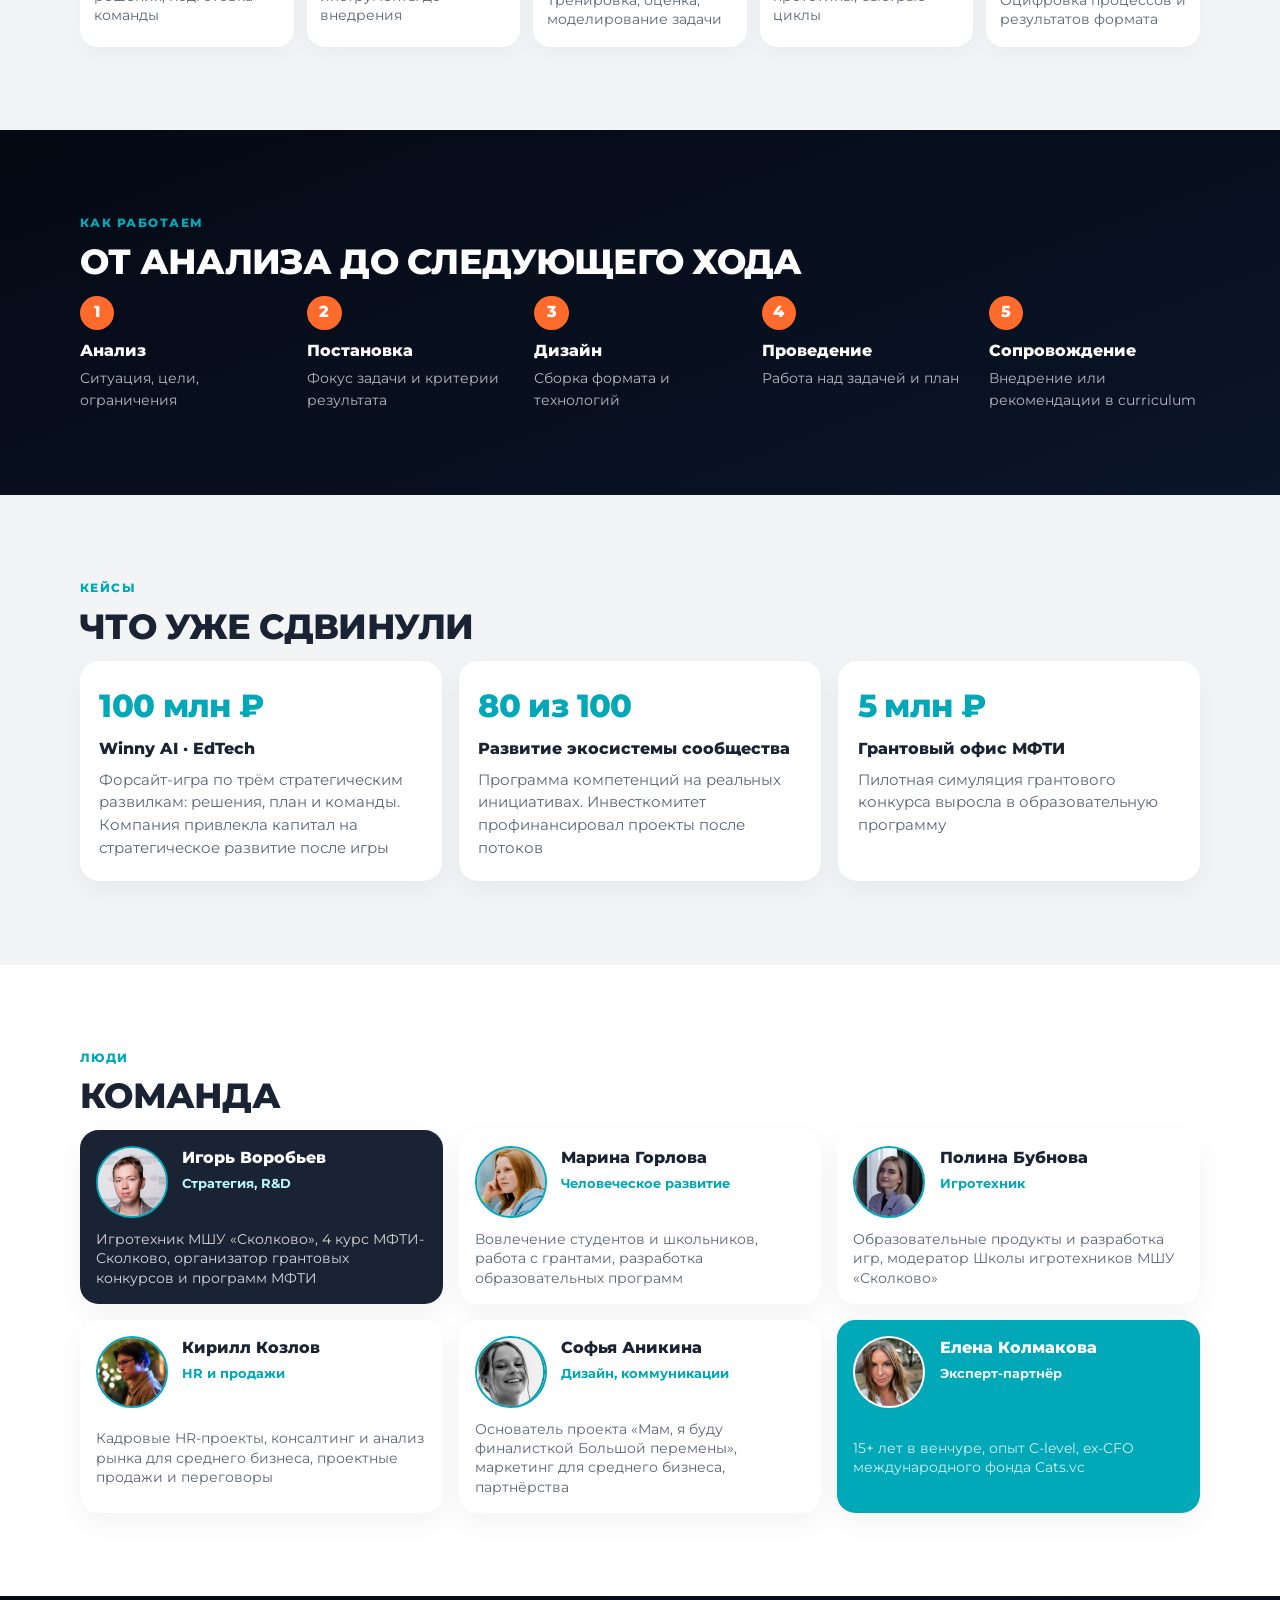
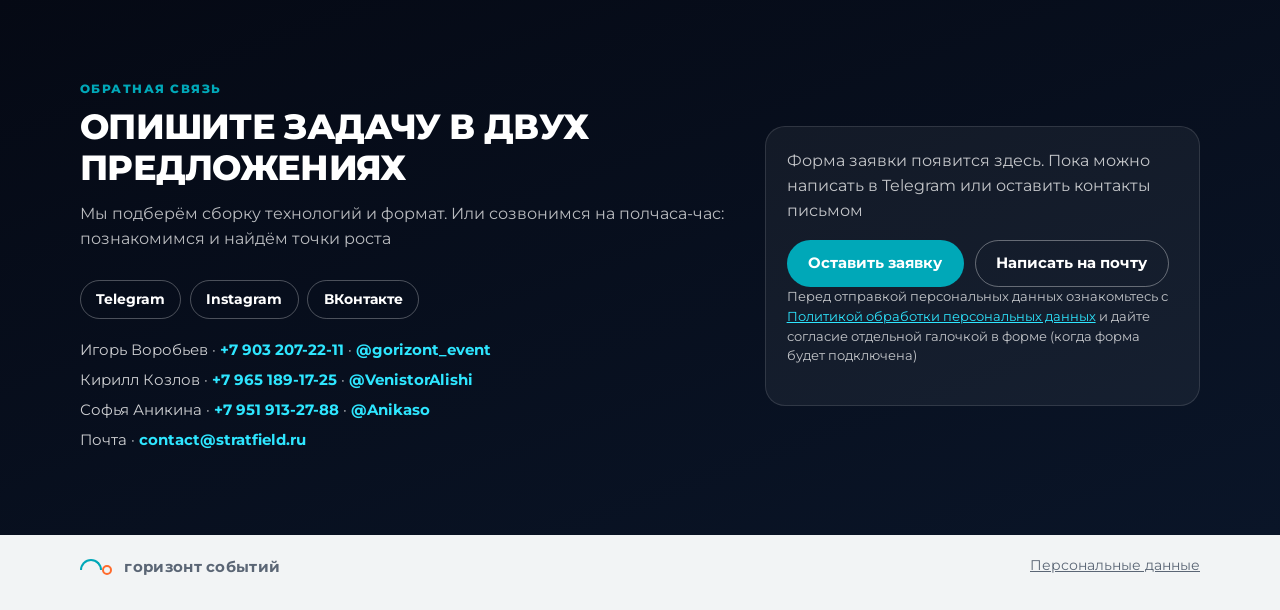
==== commit a7dd0c8b: "Use brand reveal video as the hero centerpiece Add compressed Горизонт событий 1080 video with poste" ====
--- a/index.html
+++ b/index.html
@@ -14,7 +14,6 @@
   <a class="skip" href="#main">К содержанию</a>
 
   <header class="hero" id="top">
-    <div class="hero__veil" aria-hidden="true"></div>
     <nav class="topnav" aria-label="Главная">
       <a class="logo" href="#top"><span class="logo__mark" aria-hidden="true"></span>горизонт событий</a>
       <div class="topnav__links">
@@ -26,18 +25,20 @@
     </nav>
 
     <div class="hero__inner">
-      <h1 class="hero__brand">
-        <span class="hero__brand-row">
-          <span class="hero__sun-rise" aria-hidden="true"></span>
-          Горизонт
-          Событий
-          <span class="hero__sun-set" aria-hidden="true"></span>
-        </span>
-      </h1>
-      <p class="hero__title">
-        Игровые, образовательные и проектные форматы
-        <em>вокруг реальных бизнес-задач</em>
-      </p>
+      <h1 class="visually-hidden">Горизонт Событий — образовательные и игровые программы</h1>
+      <div class="hero__stage">
+        <video
+          class="hero__video"
+          id="hero-video"
+          poster="assets/brand-poster.png"
+          autoplay
+          muted
+          playsinline
+          preload="metadata"
+        >
+          <source src="assets/gorizont-sobytiy-1080.mp4" type="video/mp4" />
+        </video>
+      </div>
       <div class="hero__cta">
         <a class="btn btn--teal" href="#contact">Оставить заявку</a>
         <a class="btn btn--ghost" href="#formats">Смотреть форматы</a>
--- a/css/site.css
+++ b/css/site.css
@@ -117,92 +117,73 @@
 }
 .topnav__links a:hover { color: #2ee6ff; }
 
+.visually-hidden {
+  position: absolute;
+  width: 1px;
+  height: 1px;
+  padding: 0;
+  margin: -1px;
+  overflow: hidden;
+  clip: rect(0, 0, 0, 0);
+  white-space: nowrap;
+  border: 0;
+}
+
 /* Hero */
 .hero {
   position: relative;
-  min-height: min(94vh, 860px);
+  min-height: min(100vh, 980px);
   display: grid;
   align-items: center;
   overflow: hidden;
   color: #fff;
-  background: var(--ink-deep) url("../assets/horizon-bg.svg") center / cover no-repeat;
-}
-.hero__veil {
+  background:
+    radial-gradient(900px 500px at 20% 80%, rgba(0, 168, 184, 0.18), transparent 60%),
+    radial-gradient(800px 480px at 80% 75%, rgba(255, 107, 44, 0.16), transparent 55%),
+    #05070a url("../assets/brand-poster.png") center / cover no-repeat;
+}
+.hero::before {
+  content: "";
   position: absolute;
   inset: 0;
-  background: linear-gradient(180deg, rgba(5,9,20,0.25) 0%, rgba(5,9,20,0.15) 45%, rgba(5,9,20,0.55) 100%);
+  background: rgba(5, 7, 10, 0.55);
   pointer-events: none;
 }
 .hero__inner {
   position: relative;
   z-index: 1;
-  padding: 7rem 0 5rem;
+  padding: 6.5rem 0 3.5rem;
   width: min(1120px, calc(100% - 2.5rem));
   margin-inline: auto;
   text-align: center;
-}
-.hero__brand {
-  margin: 0 0 1.1rem;
-  font-size: clamp(2.2rem, 6.2vw, 4.2rem);
-  font-weight: 800;
-  letter-spacing: 0.06em;
-  text-transform: uppercase;
-  line-height: 1.05;
+  display: grid;
+  gap: 1.4rem;
+  justify-items: center;
+}
+.hero__stage {
+  width: min(560px, 86vw);
+  aspect-ratio: 1 / 1;
+  border-radius: 1.25rem;
+  overflow: hidden;
+  box-shadow:
+    0 0 0 1px rgba(255, 255, 255, 0.08),
+    0 30px 80px rgba(0, 0, 0, 0.45);
+  background: #05070a;
   animation: rise 0.9s var(--ease) both;
 }
-.hero__brand-row {
-  display: inline-flex;
-  align-items: center;
-  justify-content: center;
-  gap: 0.85rem;
-  flex-wrap: wrap;
-}
-.hero__sun-rise,
-.hero__sun-set {
-  width: 28px;
-  height: 14px;
-  position: relative;
-  flex: 0 0 auto;
-}
-.hero__sun-rise::before {
-  content: "";
-  position: absolute;
-  inset: 0;
-  border: 3px solid #2ee6ff;
-  border-bottom: 0;
-  border-radius: 20px 20px 0 0;
-  background: #2ee6ff;
-}
-.hero__sun-set::before {
-  content: "";
-  position: absolute;
-  left: 50%;
-  top: 0;
-  width: 22px;
-  height: 22px;
-  margin-left: -11px;
-  border: 3px solid #ff8a3d;
-  border-radius: 50%;
-}
-.hero__title {
-  margin: 0 auto 1.6rem;
-  max-width: 34rem;
-  font-size: clamp(1rem, 2vw, 1.2rem);
-  font-weight: 500;
-  line-height: 1.45;
-  color: rgba(255,255,255,0.9);
-  animation: rise 0.9s var(--ease) 0.12s both;
-}
-.hero__title em {
-  font-style: normal;
-  color: #2ee6ff;
+.hero__video {
+  width: 100%;
+  height: 100%;
+  display: block;
+  object-fit: cover;
+  background: #05070a;
 }
 .hero__cta {
   display: flex;
   justify-content: center;
   flex-wrap: wrap;
   gap: 0.75rem;
-  animation: rise 0.9s var(--ease) 0.22s both;
+  animation: rise 0.9s var(--ease) 0.18s both;
 }
 
 @keyframes rise {
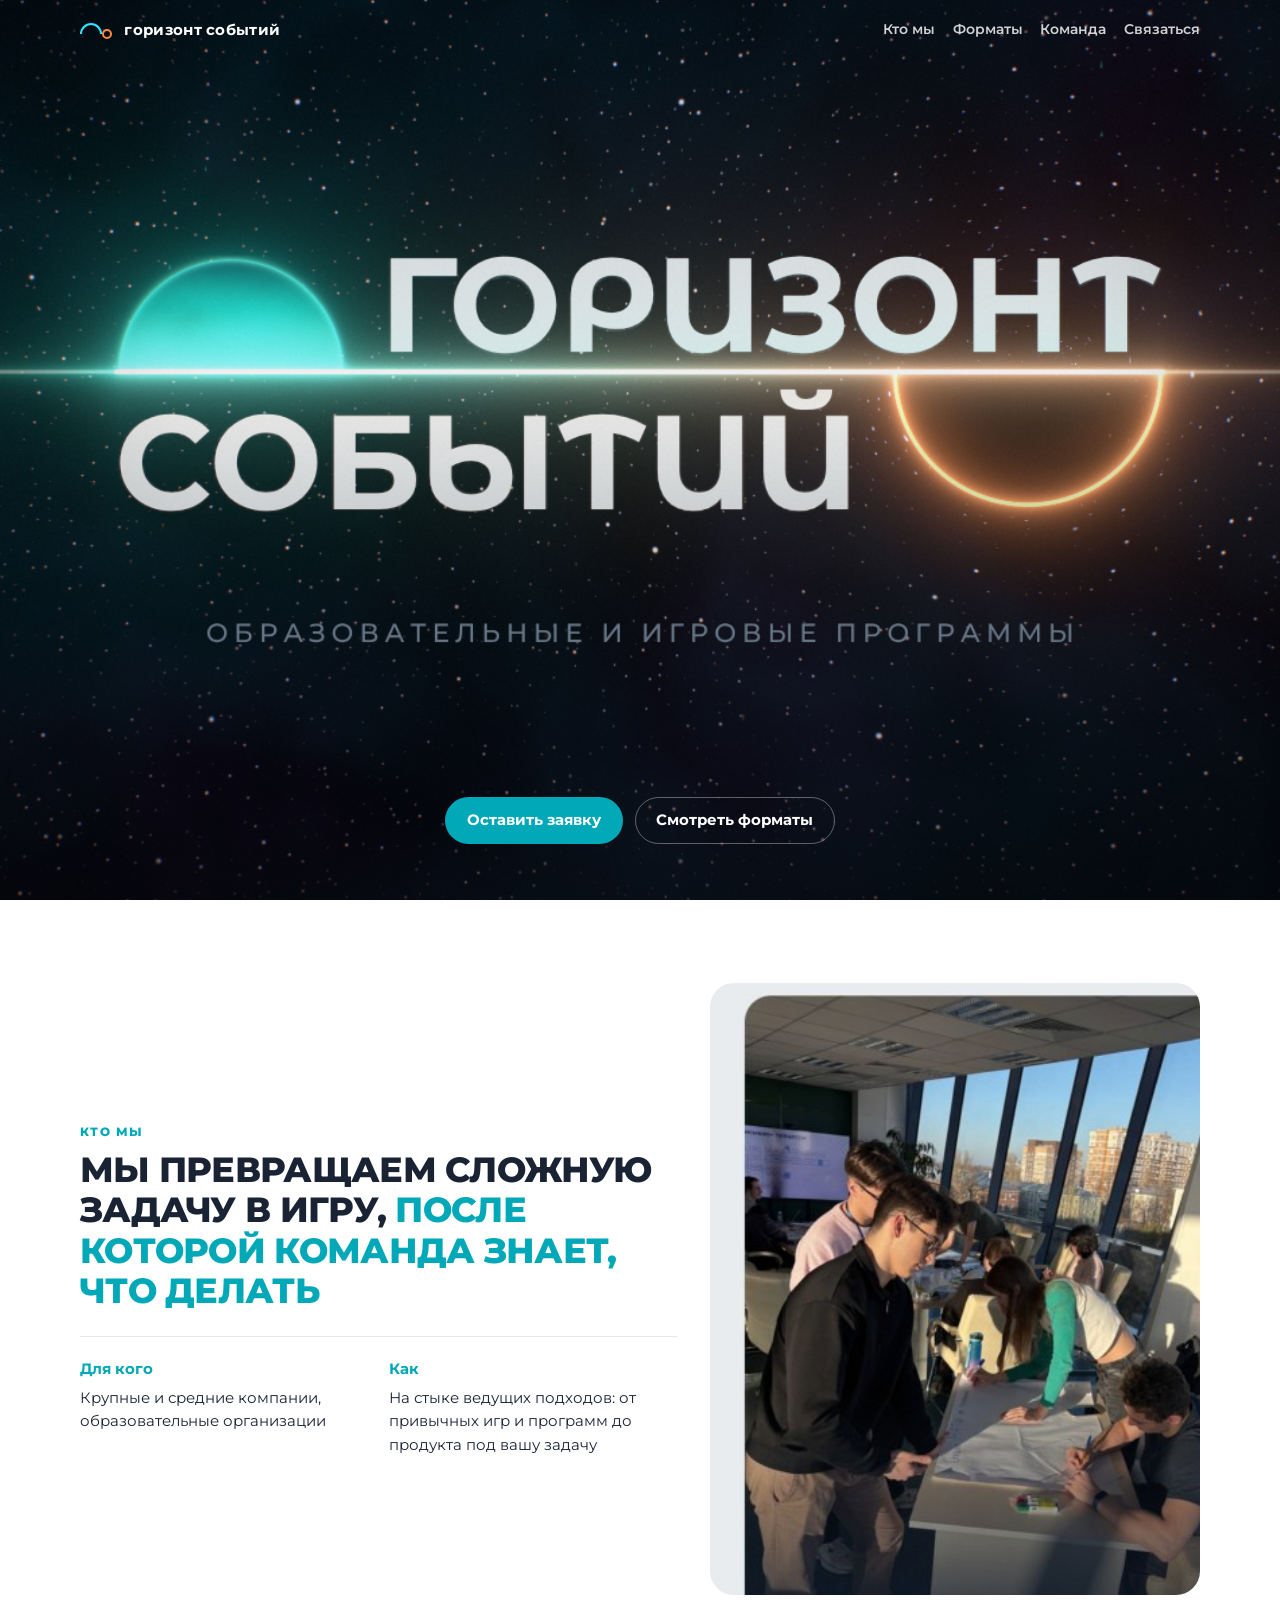
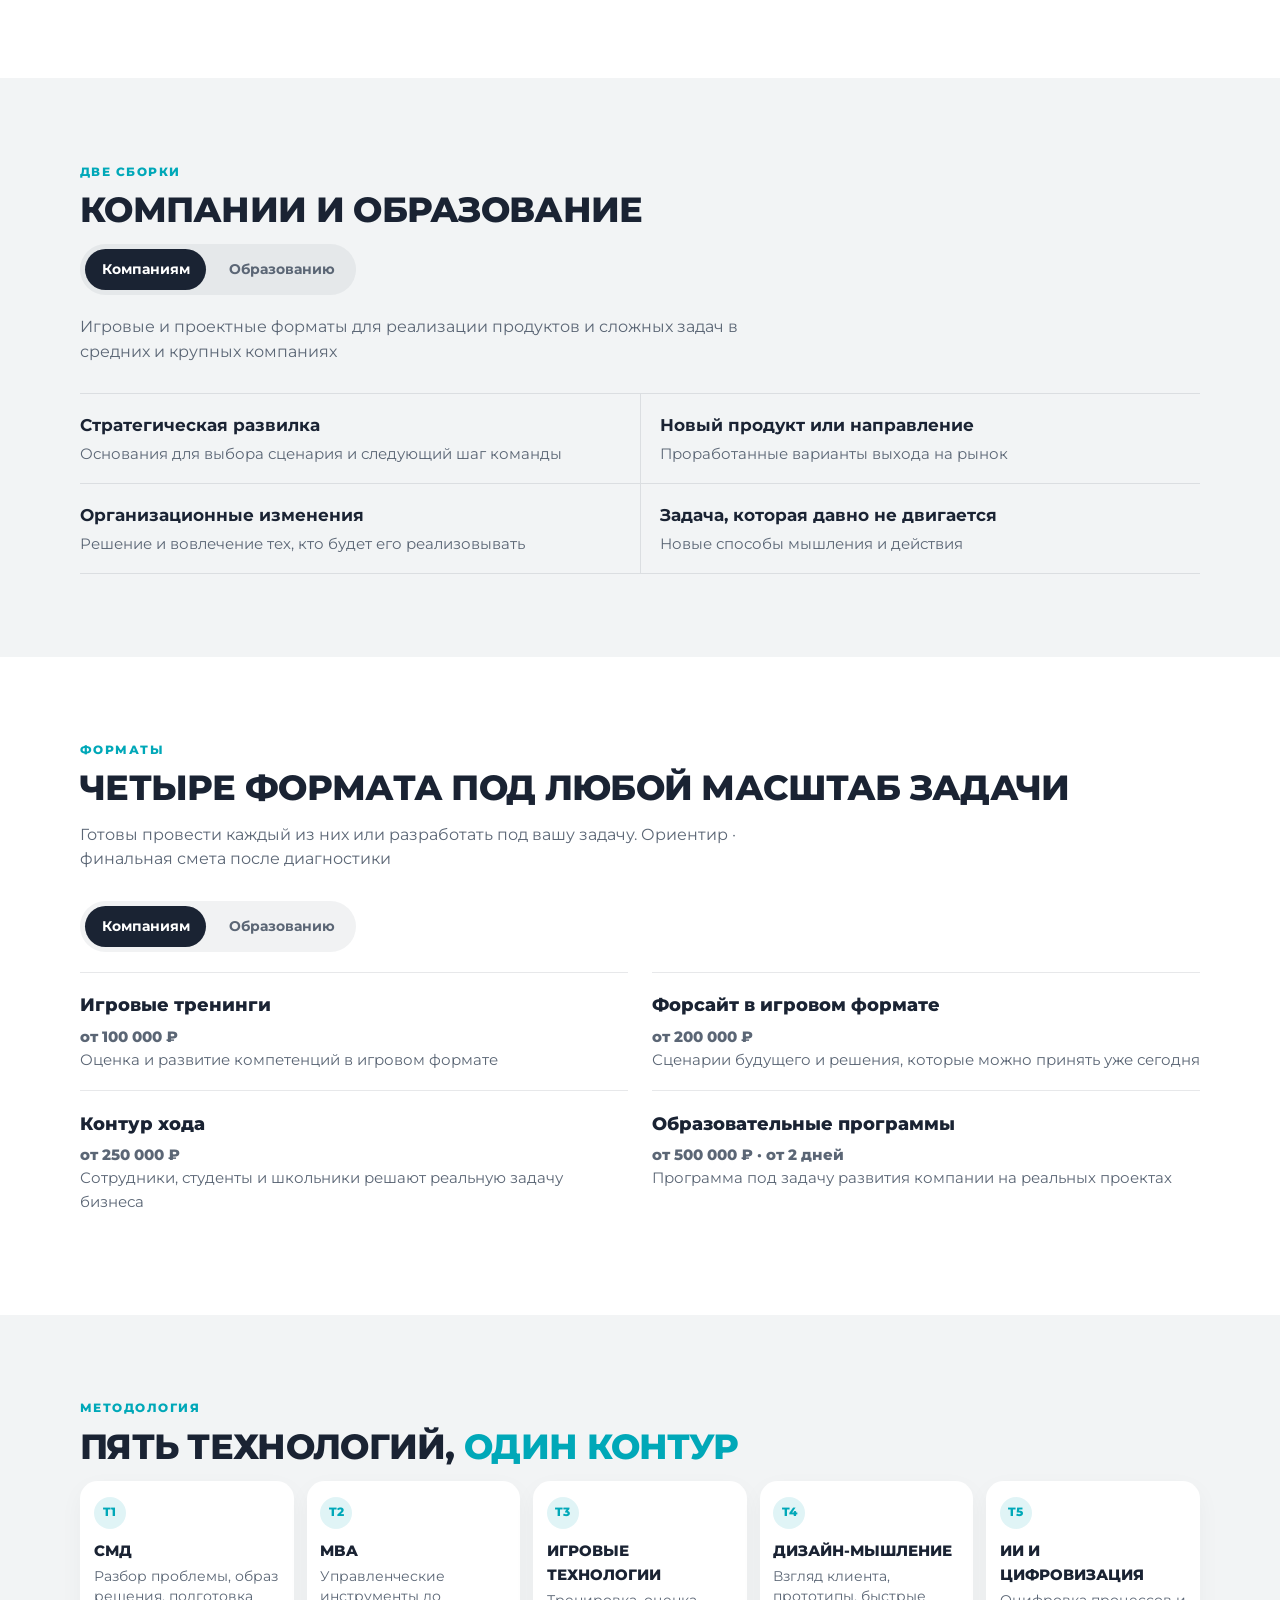
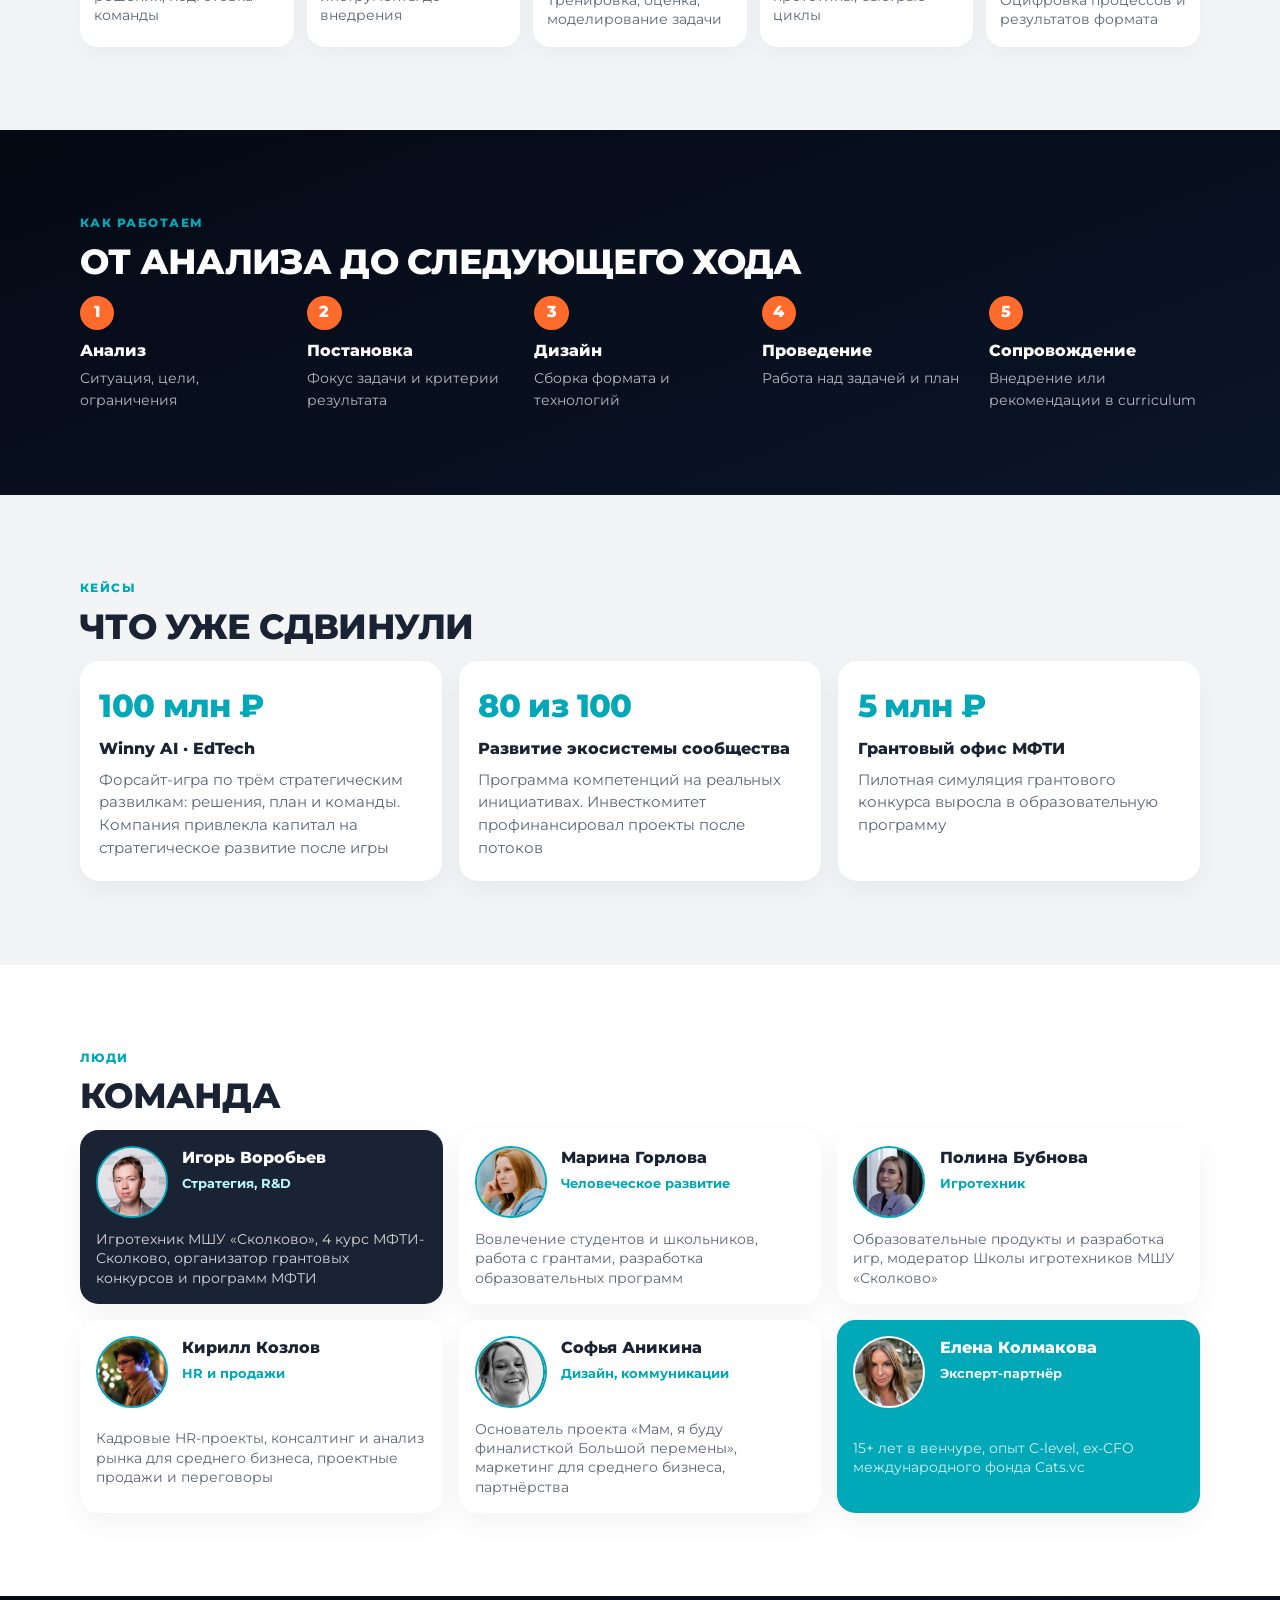
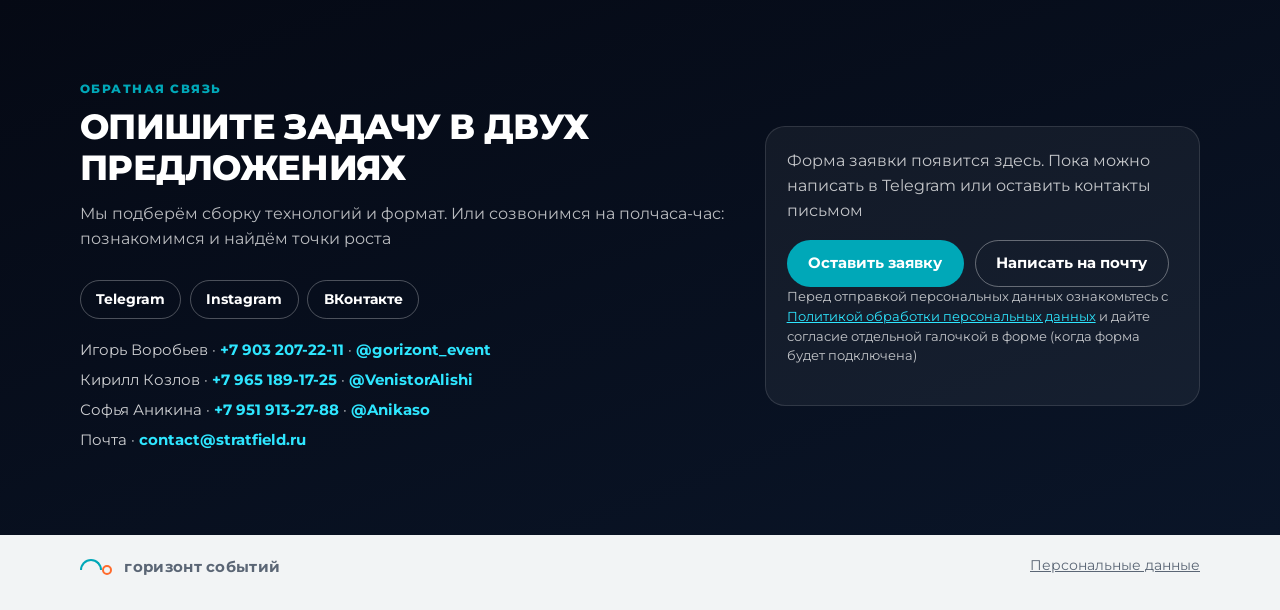
==== commit b17381d9: "Use brand still as full-bleed hero background Remove the hero video and keep brand-poster.png as the" ====
--- a/index.html
+++ b/index.html
@@ -26,19 +26,6 @@
 
     <div class="hero__inner">
       <h1 class="visually-hidden">Горизонт Событий — образовательные и игровые программы</h1>
-      <div class="hero__stage">
-        <video
-          class="hero__video"
-          id="hero-video"
-          poster="assets/brand-poster.png"
-          autoplay
-          muted
-          playsinline
-          preload="metadata"
-        >
-          <source src="assets/gorizont-sobytiy-1080.mp4" type="video/mp4" />
-        </video>
-      </div>
       <div class="hero__cta">
         <a class="btn btn--teal" href="#contact">Оставить заявку</a>
         <a class="btn btn--ghost" href="#formats">Смотреть форматы</a>
--- a/css/site.css
+++ b/css/site.css
@@ -134,19 +134,16 @@
   position: relative;
   min-height: min(100vh, 980px);
   display: grid;
-  align-items: center;
+  align-items: end;
   overflow: hidden;
   color: #fff;
-  background:
-    radial-gradient(900px 500px at 20% 80%, rgba(0, 168, 184, 0.18), transparent 60%),
-    radial-gradient(800px 480px at 80% 75%, rgba(255, 107, 44, 0.16), transparent 55%),
-    #05070a url("../assets/brand-poster.png") center / cover no-repeat;
+  background: #05070a url("../assets/brand-poster.png") center / cover no-repeat;
 }
 .hero::before {
   content: "";
   position: absolute;
   inset: 0;
-  background: rgba(5, 7, 10, 0.55);
+  background: linear-gradient(180deg, rgba(5, 7, 10, 0.2) 0%, rgba(5, 7, 10, 0.05) 45%, rgba(5, 7, 10, 0.55) 100%);
   pointer-events: none;
 }
 .hero__inner {
@@ -157,33 +154,14 @@
   margin-inline: auto;
   text-align: center;
   display: grid;
-  gap: 1.4rem;
   justify-items: center;
-}
-.hero__stage {
-  width: min(560px, 86vw);
-  aspect-ratio: 1 / 1;
-  border-radius: 1.25rem;
-  overflow: hidden;
-  box-shadow:
-    0 0 0 1px rgba(255, 255, 255, 0.08),
-    0 30px 80px rgba(0, 0, 0, 0.45);
-  background: #05070a;
-  animation: rise 0.9s var(--ease) both;
-}
-.hero__video {
-  width: 100%;
-  height: 100%;
-  display: block;
-  object-fit: cover;
-  background: #05070a;
 }
 .hero__cta {
   display: flex;
   justify-content: center;
   flex-wrap: wrap;
   gap: 0.75rem;
-  animation: rise 0.9s var(--ease) 0.18s both;
+  animation: rise 0.9s var(--ease) both;
 }
 
 @keyframes rise {
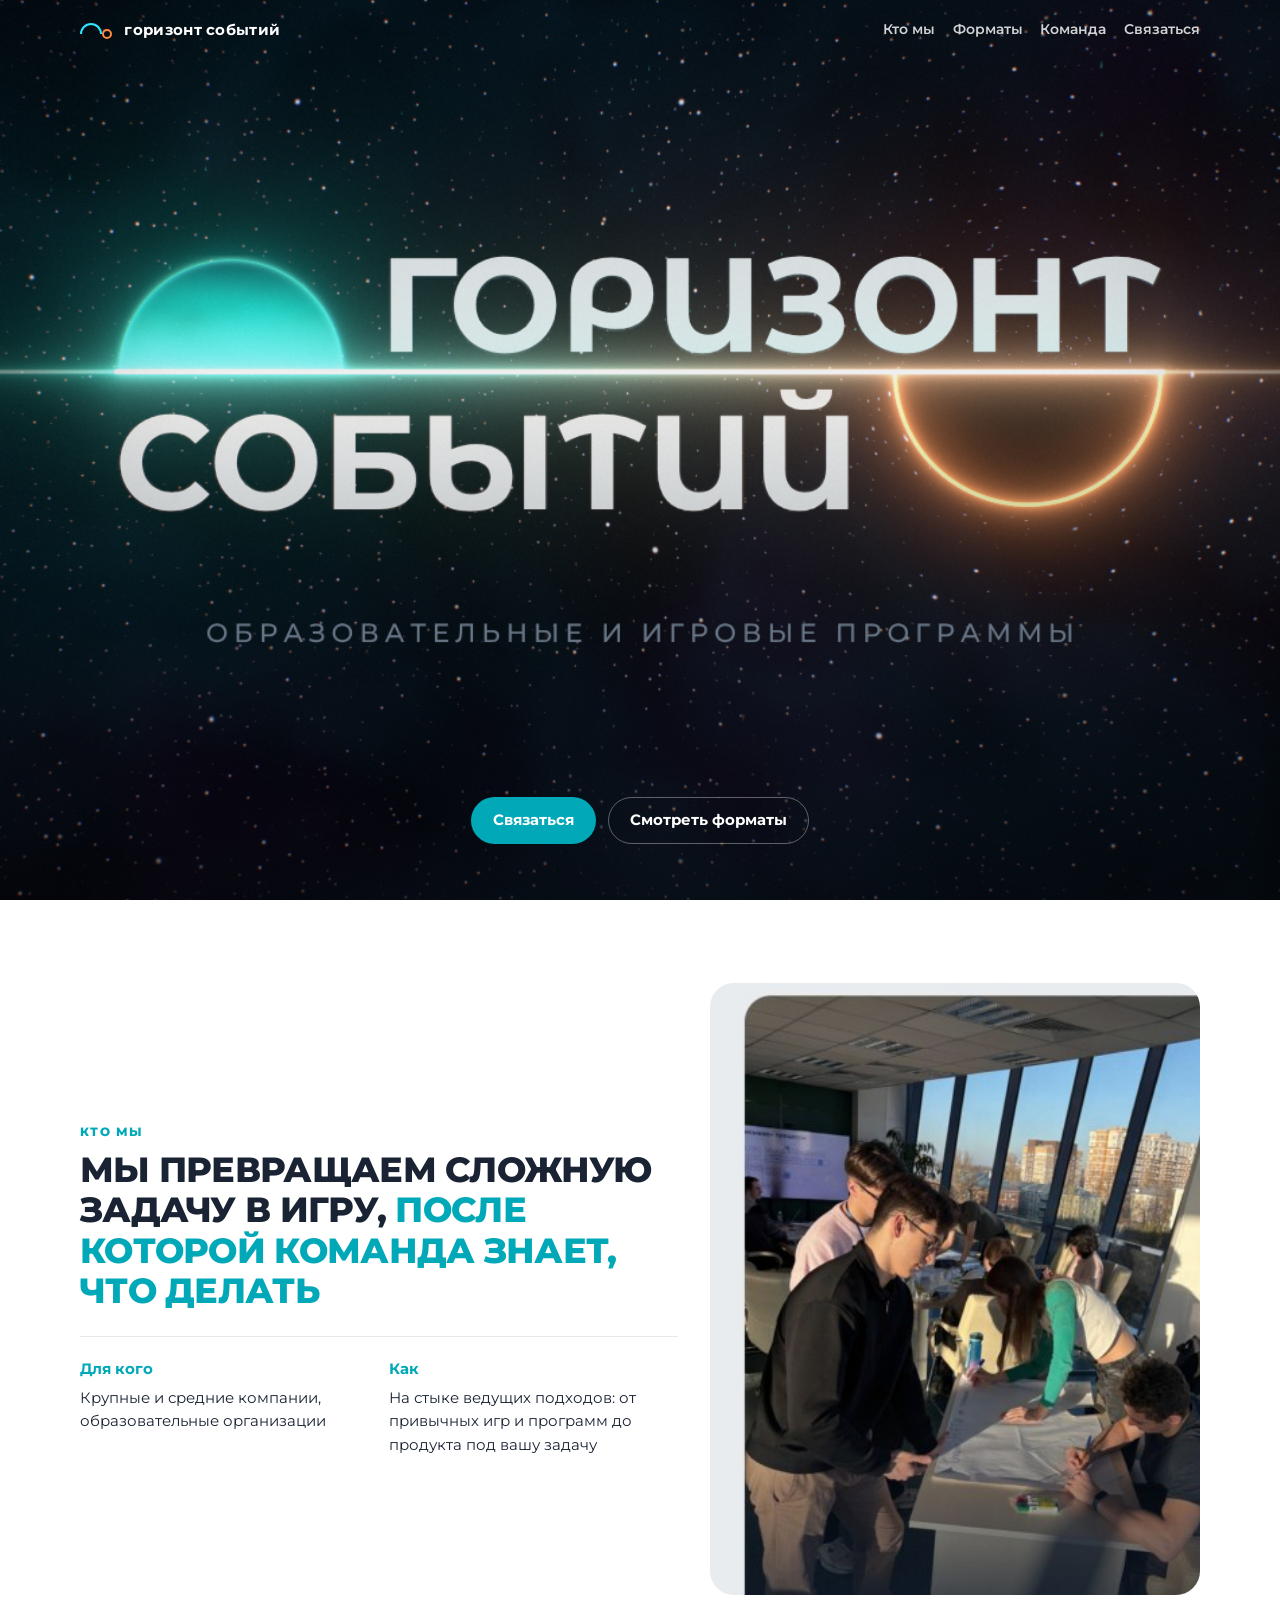
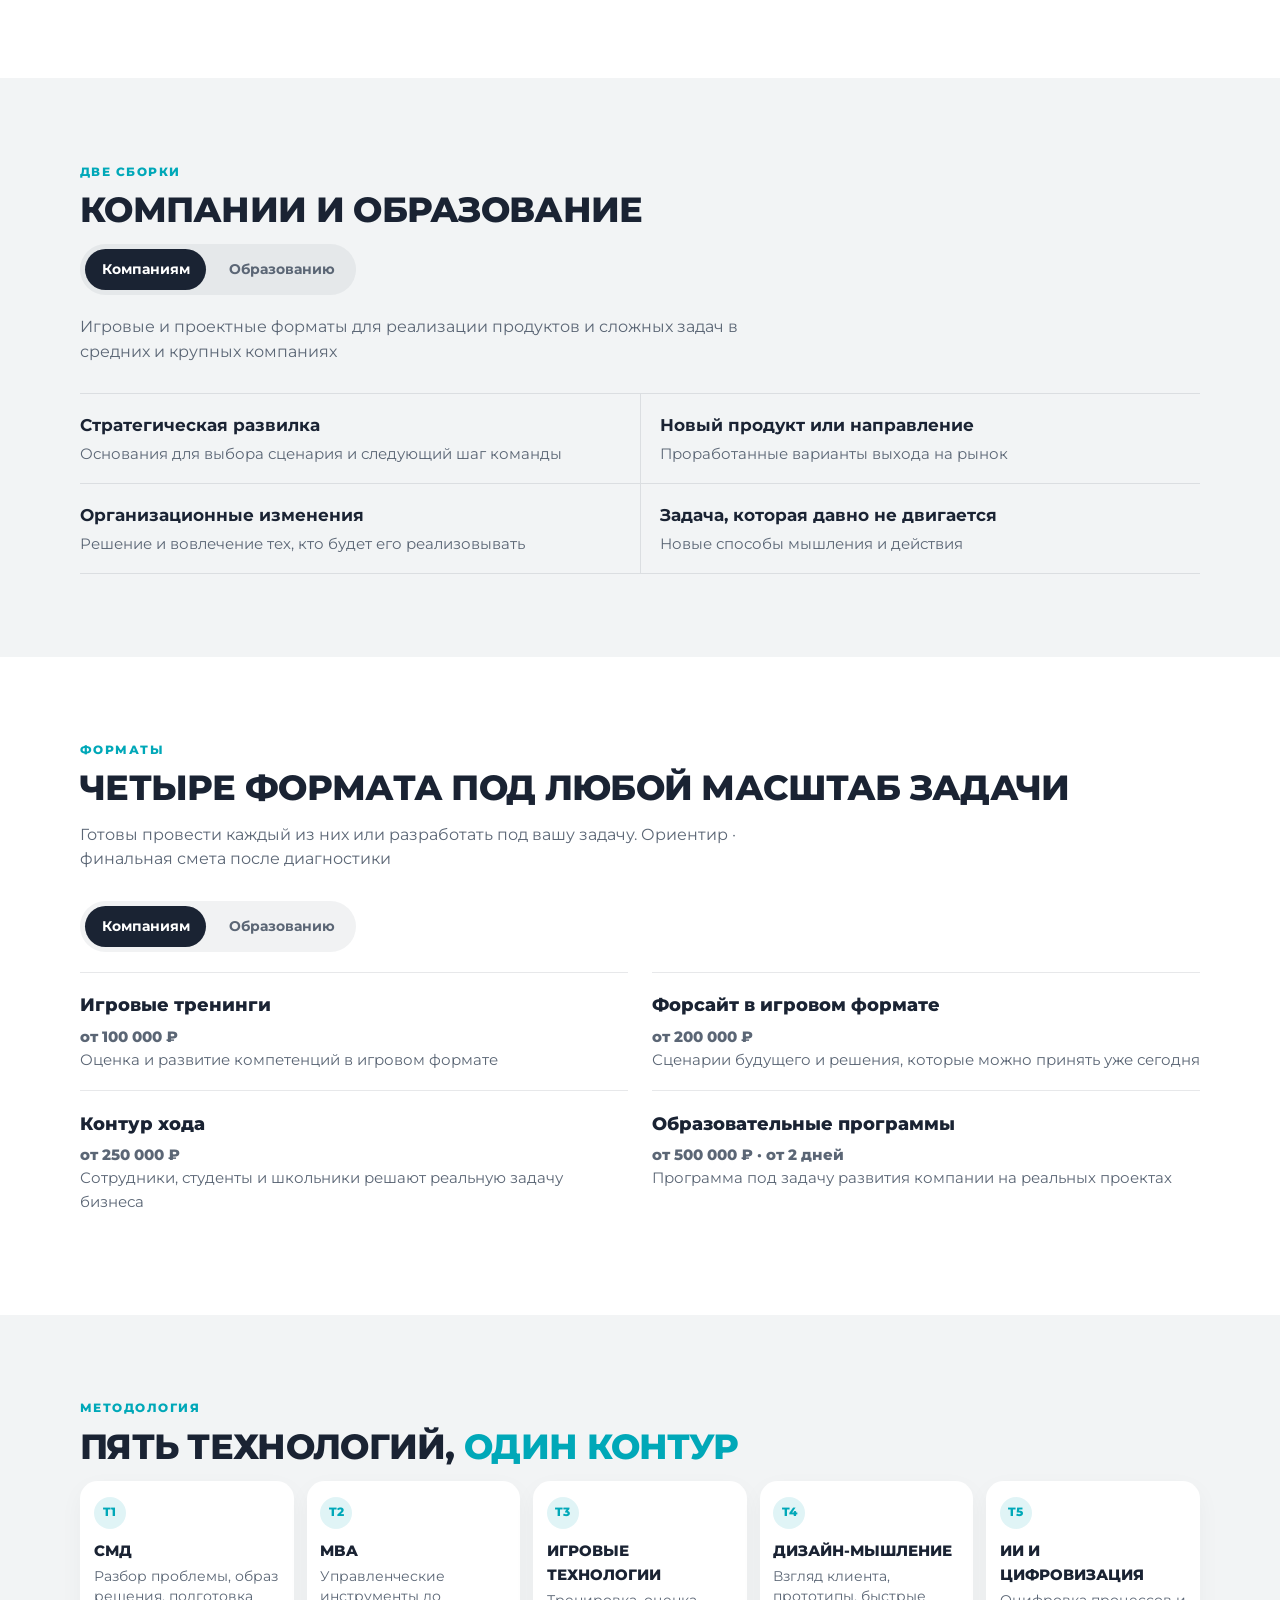
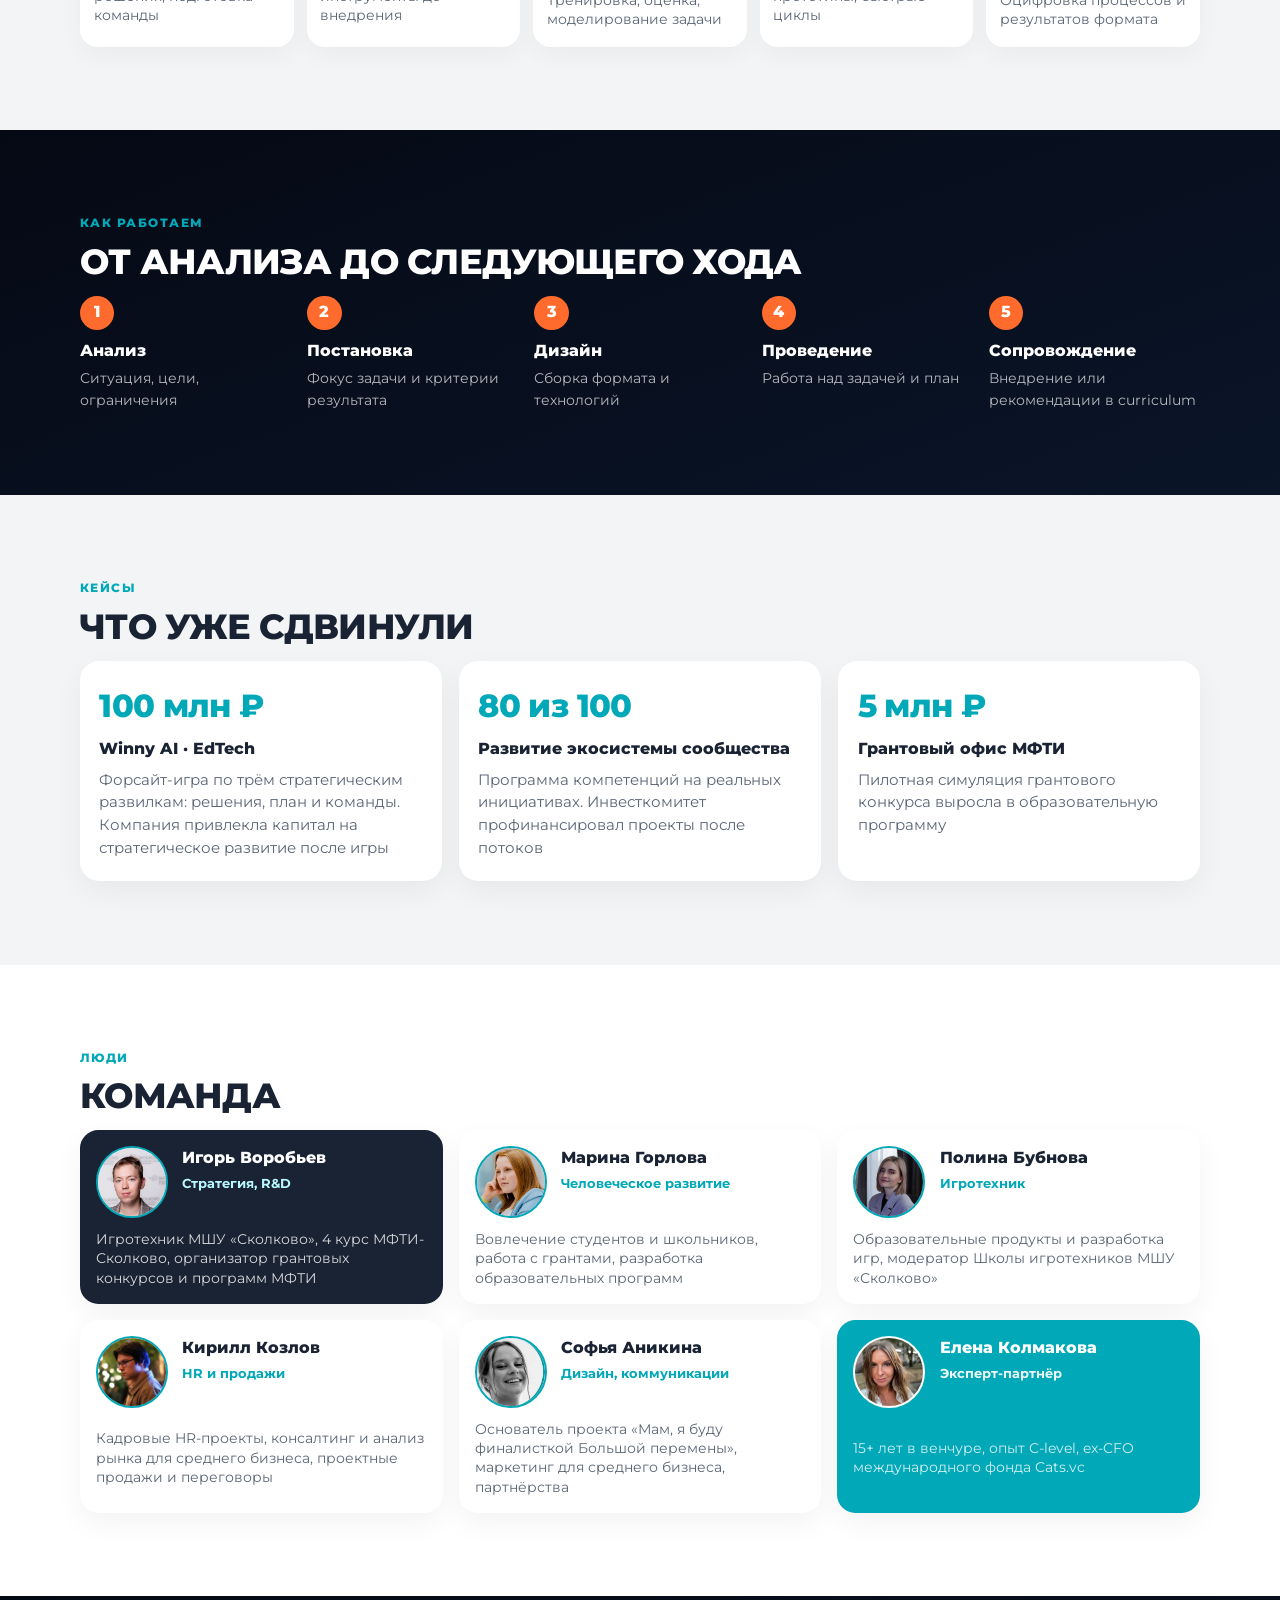
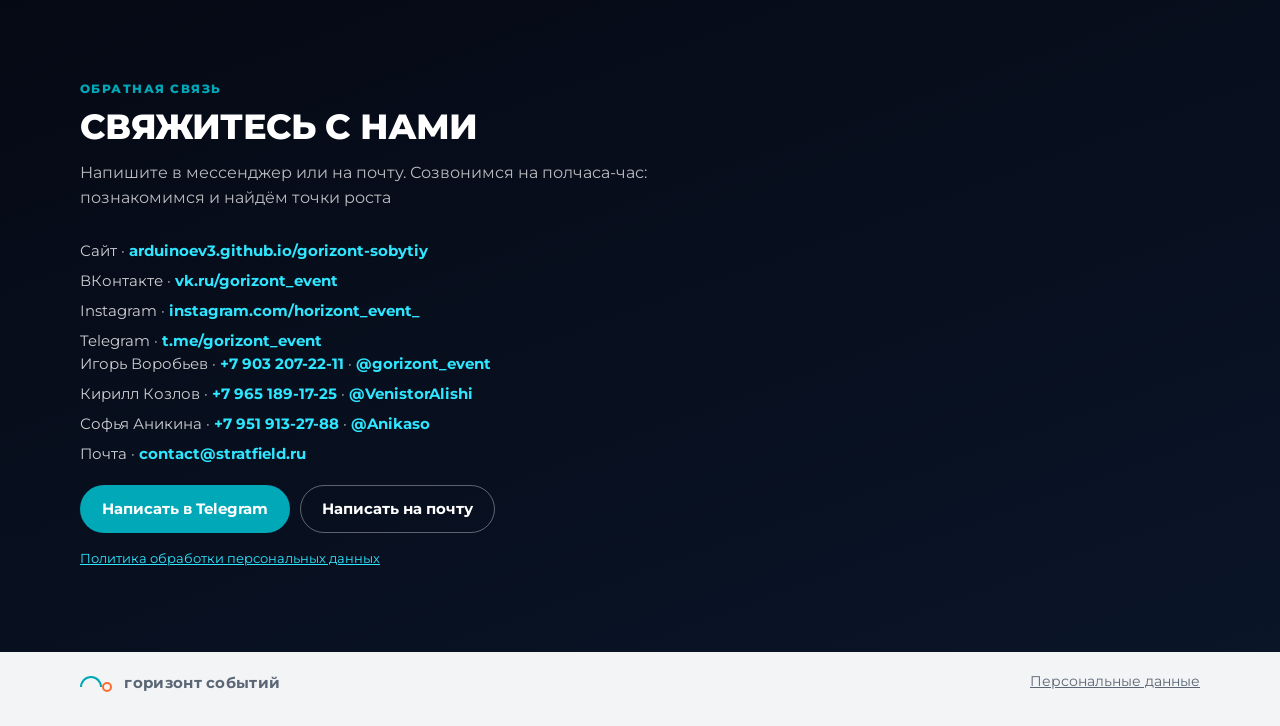
==== commit a487d22b: "Replace lead form placeholder with labeled contacts and socials Keep Telegram, VK, Instagram, and si" ====
--- a/index.html
+++ b/index.html
@@ -27,7 +27,7 @@
     <div class="hero__inner">
       <h1 class="visually-hidden">Горизонт Событий — образовательные и игровые программы</h1>
       <div class="hero__cta">
-        <a class="btn btn--teal" href="#contact">Оставить заявку</a>
+        <a class="btn btn--teal" href="#contact">Связаться</a>
         <a class="btn btn--ghost" href="#formats">Смотреть форматы</a>
       </div>
     </div>
@@ -226,30 +226,26 @@
       <div class="wrap cta reveal">
         <div>
           <p class="section__kicker">Обратная связь</p>
-          <h2>Опишите задачу в двух предложениях</h2>
-          <p class="section__lede">Мы подберём сборку технологий и формат. Или созвонимся на полчаса-час: познакомимся и найдём точки роста</p>
-          <div class="socials" aria-label="Соцсети">
-            <a class="social" href="https://t.me/gorizont_event" target="_blank" rel="noopener noreferrer">Telegram</a>
-            <a class="social" data-social="instagram" href="#">Instagram</a>
-            <a class="social" data-social="vk" href="#">ВКонтакте</a>
-          </div>
+          <h2>Свяжитесь с нами</h2>
+          <p class="section__lede">Напишите в мессенджер или на почту. Созвонимся на полчаса-час: познакомимся и найдём точки роста</p>
+          <ul class="contacts contacts--social" aria-label="Сайт и соцсети">
+            <li>Сайт · <a href="https://arduinoev3.github.io/gorizont-sobytiy/" target="_blank" rel="noopener noreferrer">arduinoev3.github.io/gorizont-sobytiy</a></li>
+            <li>ВКонтакте · <a href="https://vk.ru/gorizont_event" target="_blank" rel="noopener noreferrer">vk.ru/gorizont_event</a></li>
+            <li>Instagram · <a href="https://www.instagram.com/horizont_event_/" target="_blank" rel="noopener noreferrer">instagram.com/horizont_event_</a></li>
+            <li>Telegram · <a href="https://t.me/gorizont_event" target="_blank" rel="noopener noreferrer">t.me/gorizont_event</a></li>
+          </ul>
           <ul class="contacts">
             <li>Игорь Воробьев · <a href="tel:+79032072211">+7 903 207-22-11</a> · <a href="https://t.me/gorizont_event" target="_blank" rel="noopener noreferrer">@gorizont_event</a></li>
             <li>Кирилл Козлов · <a href="tel:+79651891725">+7 965 189-17-25</a> · <a href="https://t.me/VenistorAlishi" target="_blank" rel="noopener noreferrer">@VenistorAlishi</a></li>
             <li>Софья Аникина · <a href="tel:+79519132788">+7 951 913-27-88</a> · <a href="https://t.me/Anikaso" target="_blank" rel="noopener noreferrer">@Anikaso</a></li>
             <li>Почта · <a href="mailto:contact@stratfield.ru">contact@stratfield.ru</a></li>
           </ul>
-        </div>
-        <div class="cta__box">
-          <p>Форма заявки появится здесь. Пока можно написать в Telegram или оставить контакты письмом</p>
-          <div class="cta__actions">
-            <a class="btn btn--teal" id="lead-button" href="https://t.me/gorizont_event" target="_blank" rel="noopener noreferrer">Оставить заявку</a>
-            <a class="btn btn--ghost" href="mailto:contact@stratfield.ru?subject=Заявка%20Горизонт%20Событий">Написать на почту</a>
+          <div class="cta__actions" style="margin-top:1.25rem">
+            <a class="btn btn--teal" href="https://t.me/gorizont_event" target="_blank" rel="noopener noreferrer">Написать в Telegram</a>
+            <a class="btn btn--ghost" href="mailto:contact@stratfield.ru?subject=%D0%93%D0%BE%D1%80%D0%B8%D0%B7%D0%BE%D0%BD%D1%82%20%D0%A1%D0%BE%D0%B1%D1%8B%D1%82%D0%B8%D0%B9">Написать на почту</a>
           </div>
           <p class="legal-note">
-            Перед отправкой персональных данных ознакомьтесь с
-            <a href="privacy.html">Политикой обработки персональных данных</a>
-            и дайте согласие отдельной галочкой в форме (когда форма будет подключена)
+            <a href="privacy.html">Политика обработки персональных данных</a>
           </p>
         </div>
       </div>
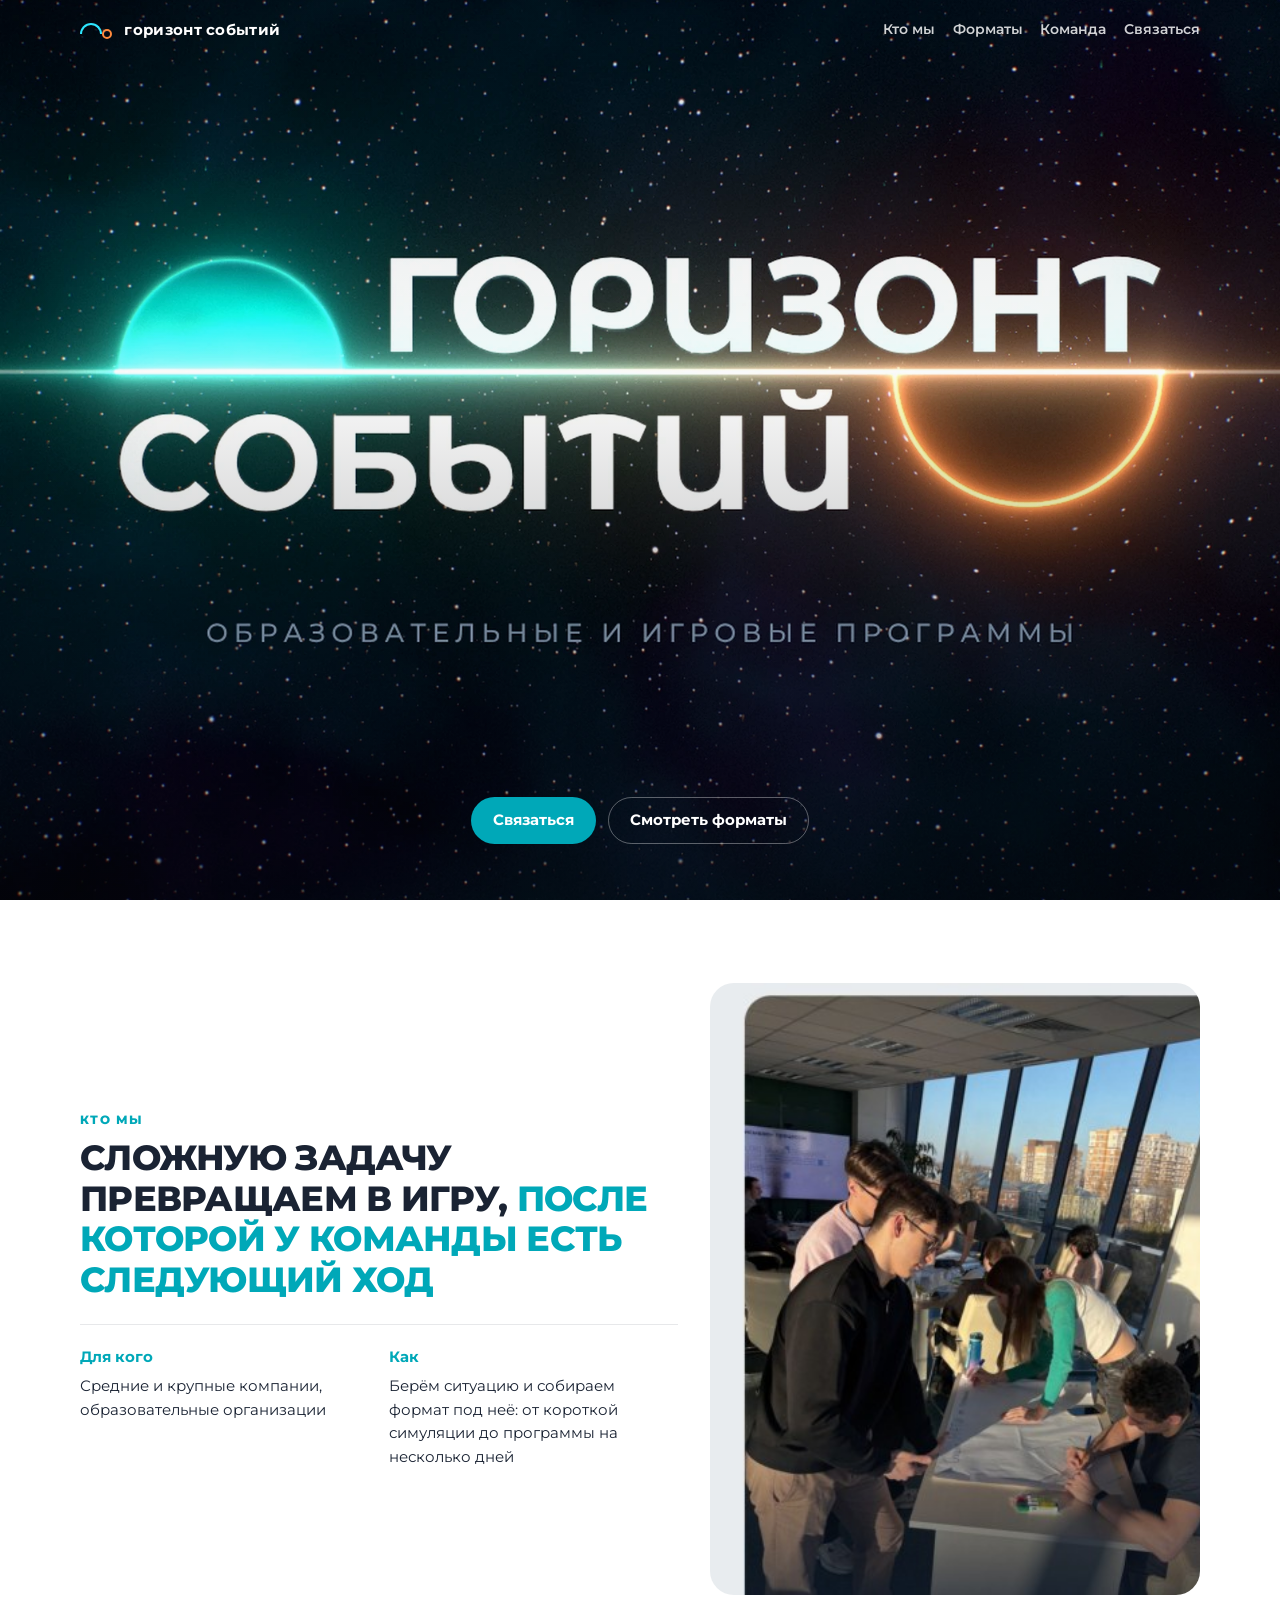
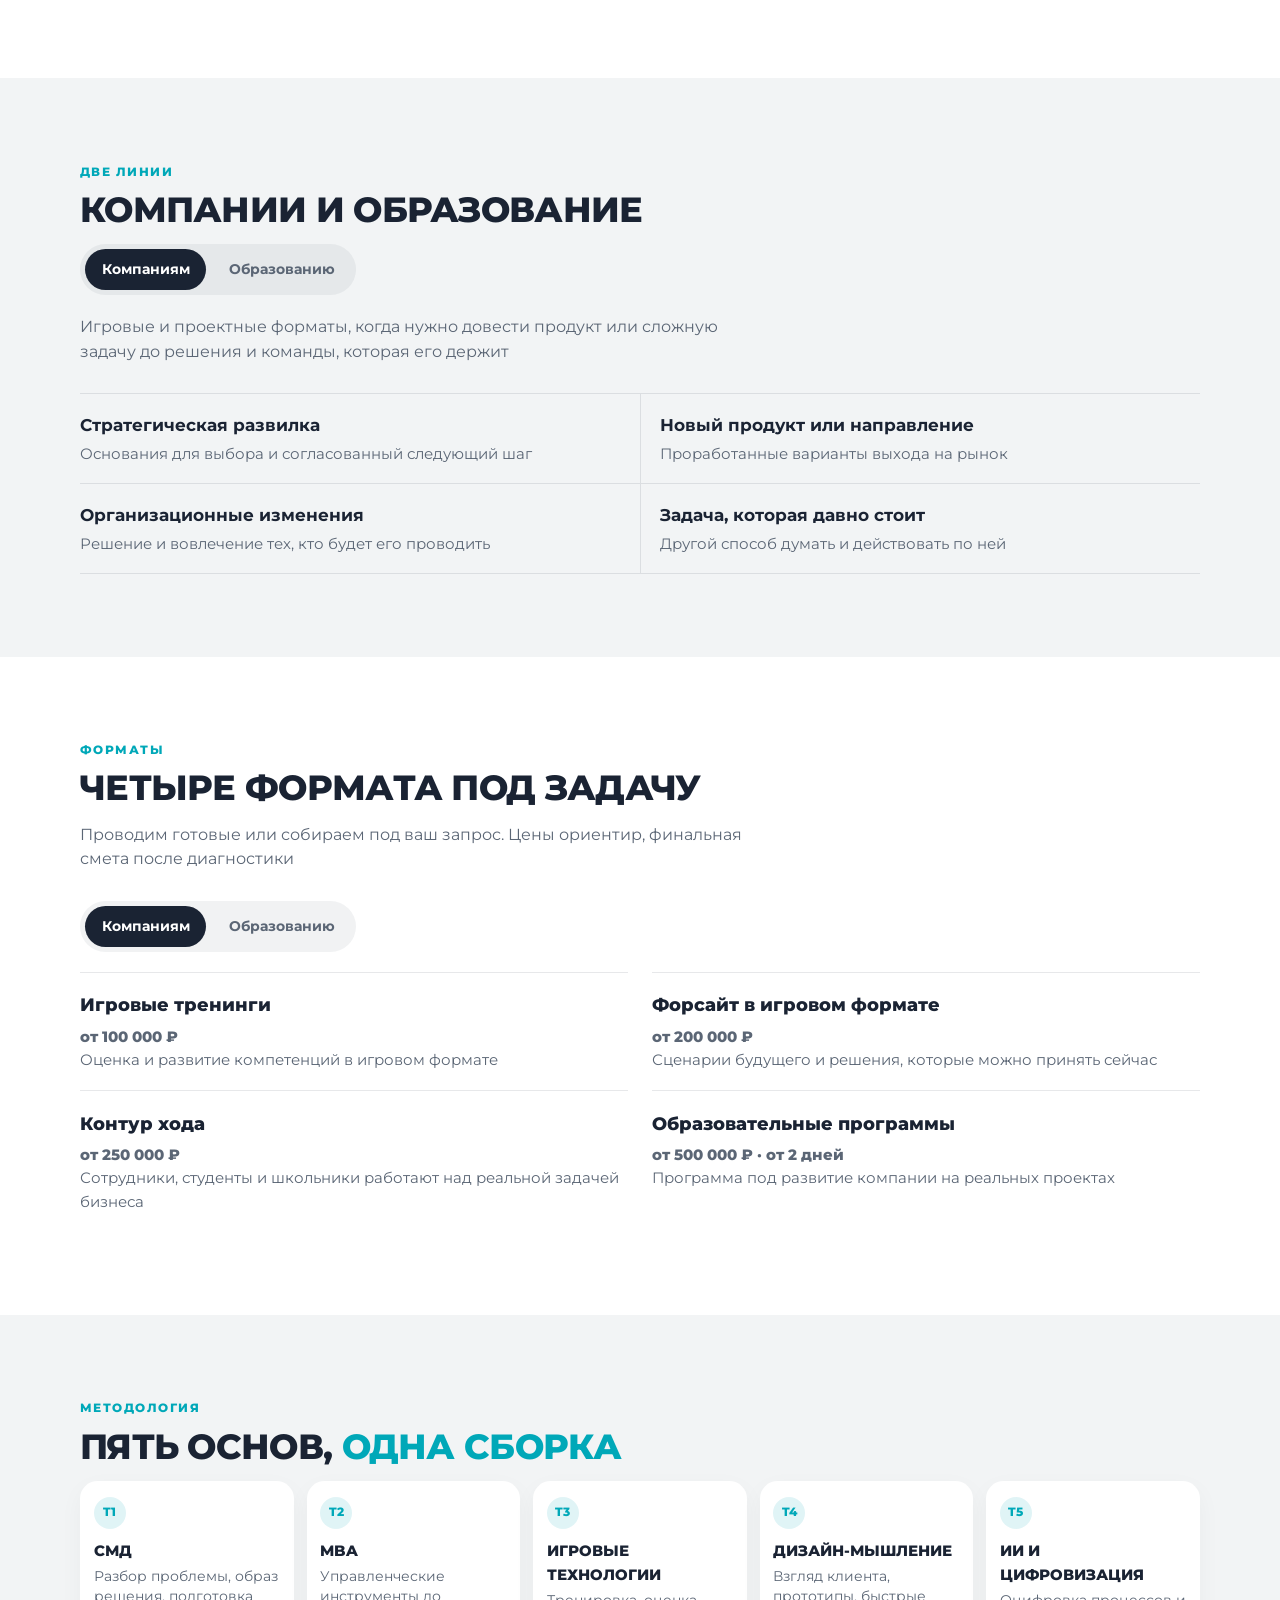
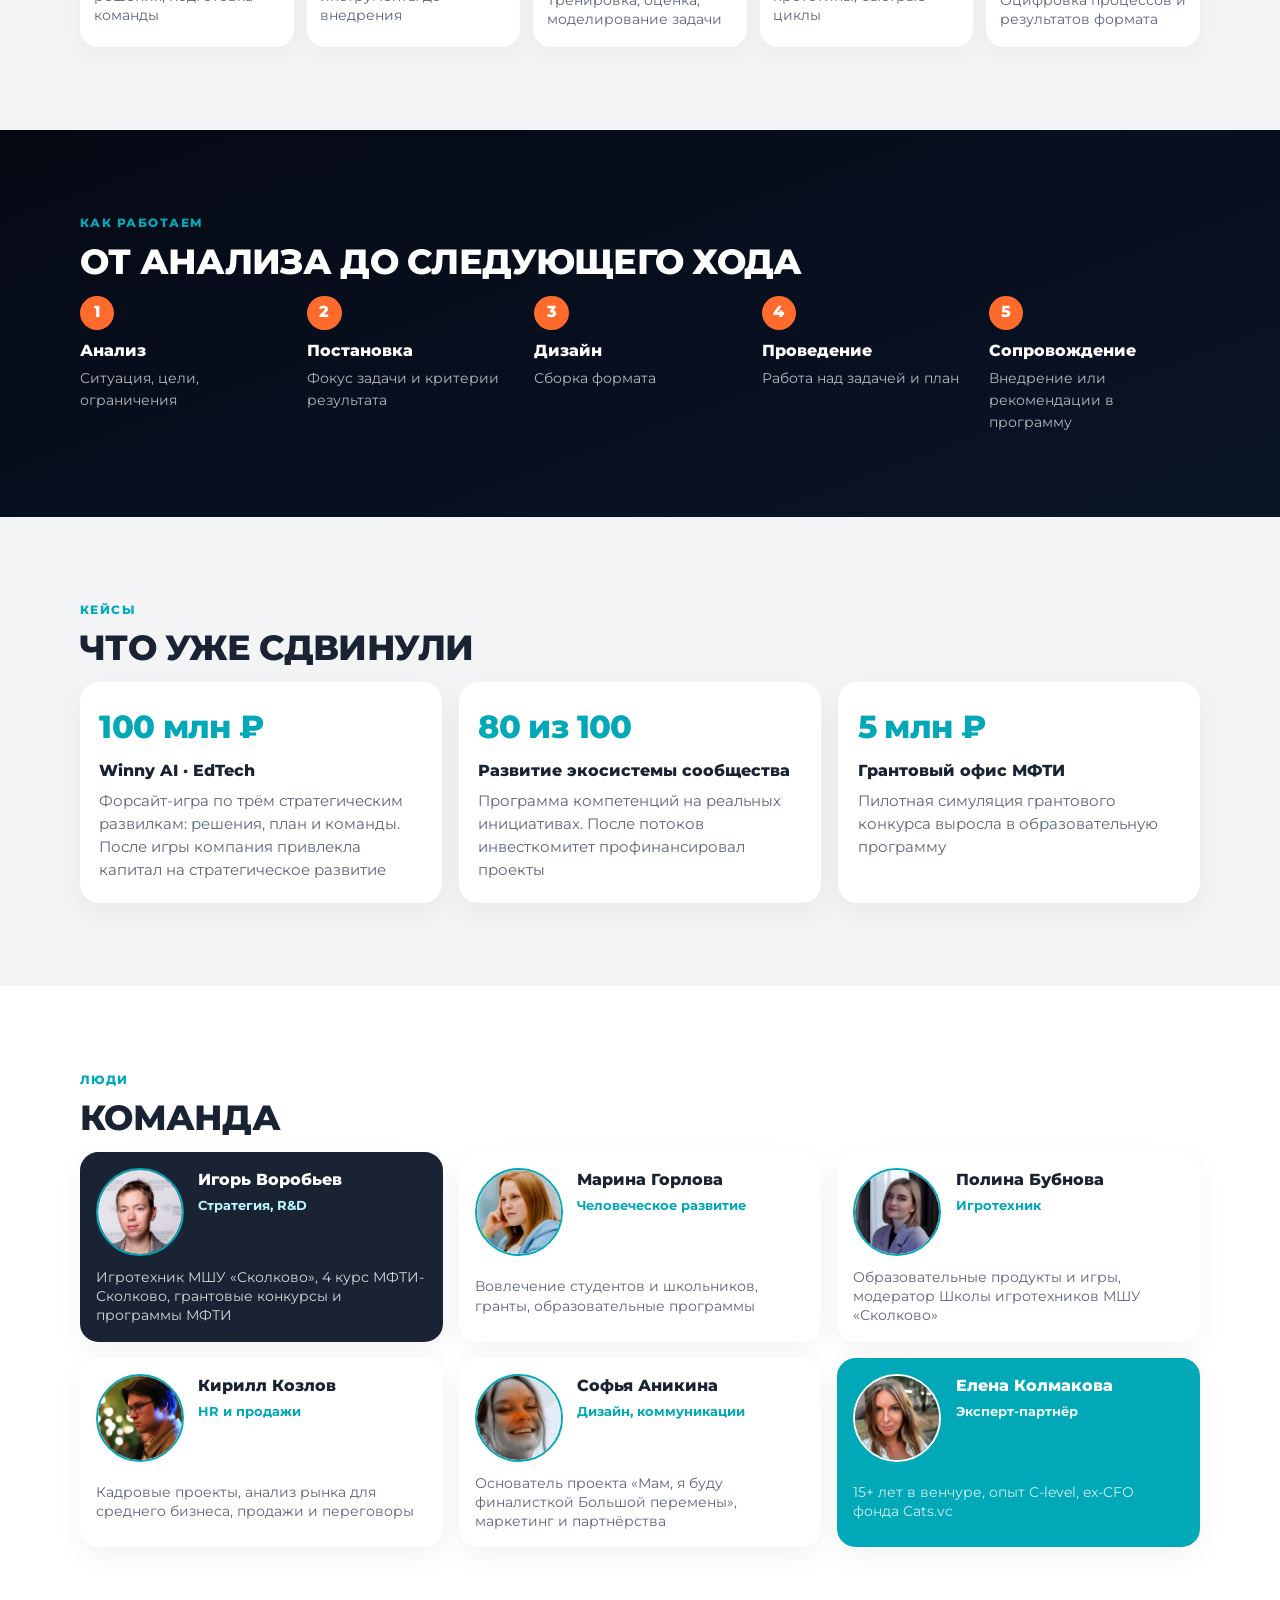
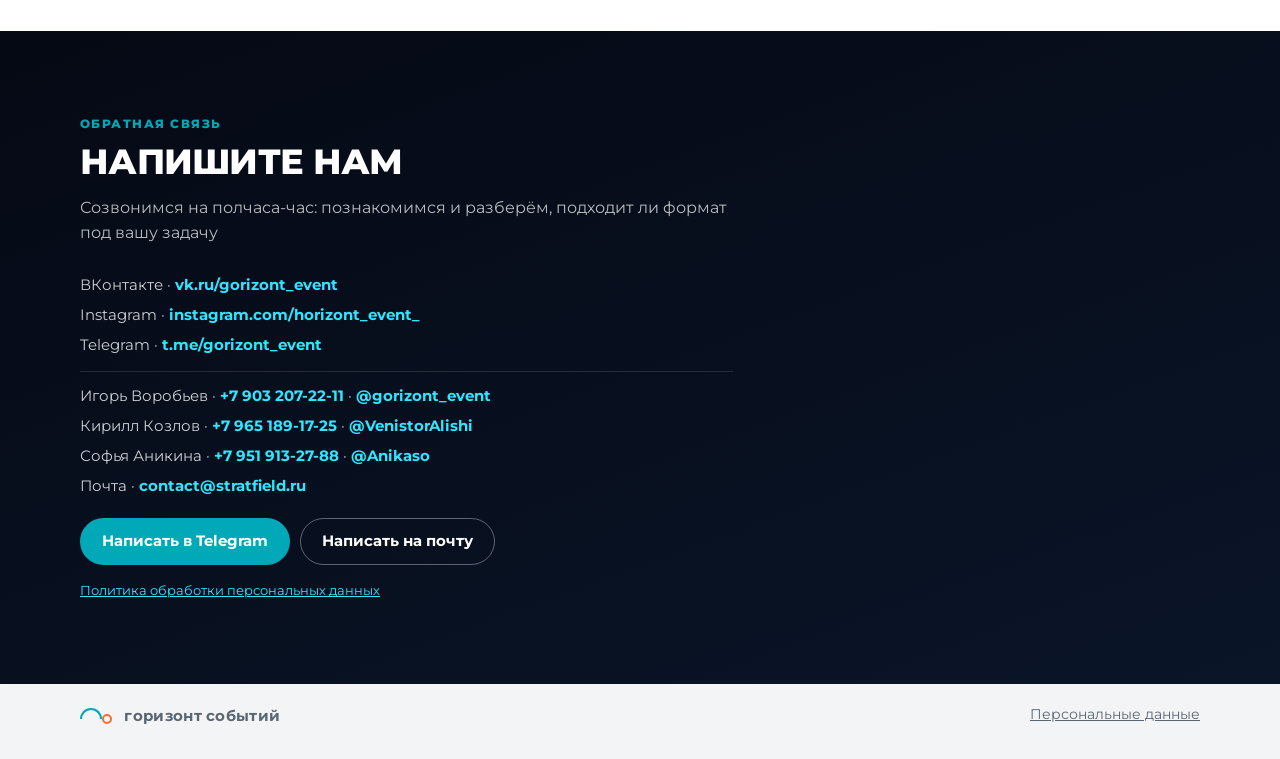
==== commit c293c022: "Polish site photos, hero background, and copy Remove site URL from contacts, center color team portr" ====
--- a/index.html
+++ b/index.html
@@ -3,7 +3,7 @@
 <head>
   <meta charset="UTF-8" />
   <meta name="viewport" content="width=device-width, initial-scale=1" />
-  <meta name="description" content="Горизонт Событий: игровые, образовательные и проектные форматы вокруг реальных бизнес-задач" />
+  <meta name="description" content="Горизонт Событий: игровые, образовательные и проектные форматы вокруг реальных задач бизнеса и образования" />
   <title>Горизонт Событий</title>
   <link rel="preconnect" href="https://fonts.googleapis.com" />
   <link rel="preconnect" href="https://fonts.gstatic.com" crossorigin />
@@ -25,7 +25,7 @@
     </nav>
 
     <div class="hero__inner">
-      <h1 class="visually-hidden">Горизонт Событий — образовательные и игровые программы</h1>
+      <h1 class="visually-hidden">Горизонт Событий: образовательные и игровые программы</h1>
       <div class="hero__cta">
         <a class="btn btn--teal" href="#contact">Связаться</a>
         <a class="btn btn--ghost" href="#formats">Смотреть форматы</a>
@@ -38,15 +38,15 @@
       <div class="wrap who reveal">
         <div>
           <p class="section__kicker">Кто мы</p>
-          <h2>Мы превращаем сложную задачу в игру, <span class="accent">после которой команда знает, что делать</span></h2>
+          <h2>Сложную задачу превращаем в игру, <span class="accent">после которой у команды есть следующий ход</span></h2>
           <div class="who__meta">
             <div>
               <h3>Для кого</h3>
-              <p>Крупные и средние компании, образовательные организации</p>
+              <p>Средние и крупные компании, образовательные организации</p>
             </div>
             <div>
               <h3>Как</h3>
-              <p>На стыке ведущих подходов: от привычных игр и программ до продукта под вашу задачу</p>
+              <p>Берём ситуацию и собираем формат под неё: от короткой симуляции до программы на несколько дней</p>
             </div>
           </div>
         </div>
@@ -58,27 +58,27 @@
 
     <section class="section section--mist" id="audience">
       <div class="wrap reveal">
-        <p class="section__kicker">Две сборки</p>
+        <p class="section__kicker">Две линии</p>
         <h2>Компании и образование</h2>
         <div class="tabs" role="tablist" aria-label="Аудитория" data-tabs>
           <button type="button" role="tab" id="tab-biz" aria-controls="panel-biz" aria-selected="true">Компаниям</button>
           <button type="button" role="tab" id="tab-edu" aria-controls="panel-edu" aria-selected="false">Образованию</button>
         </div>
         <div class="panel" id="panel-biz" role="tabpanel" aria-labelledby="tab-biz">
-          <p class="section__lede">Игровые и проектные форматы для реализации продуктов и сложных задач в средних и крупных компаниях</p>
+          <p class="section__lede">Игровые и проектные форматы, когда нужно довести продукт или сложную задачу до решения и команды, которая его держит</p>
           <ul class="situations">
-            <li><strong>Стратегическая развилка</strong><span>Основания для выбора сценария и следующий шаг команды</span></li>
+            <li><strong>Стратегическая развилка</strong><span>Основания для выбора и согласованный следующий шаг</span></li>
             <li><strong>Новый продукт или направление</strong><span>Проработанные варианты выхода на рынок</span></li>
-            <li><strong>Организационные изменения</strong><span>Решение и вовлечение тех, кто будет его реализовывать</span></li>
-            <li><strong>Задача, которая давно не двигается</strong><span>Новые способы мышления и действия</span></li>
+            <li><strong>Организационные изменения</strong><span>Решение и вовлечение тех, кто будет его проводить</span></li>
+            <li><strong>Задача, которая давно стоит</strong><span>Другой способ думать и действовать по ней</span></li>
           </ul>
         </div>
         <div class="panel" id="panel-edu" role="tabpanel" aria-labelledby="tab-edu" hidden>
-          <p class="section__lede">Игровые и образовательные форматы для оценки компетенций и достройки управленческого обучения</p>
+          <p class="section__lede">Игровые и образовательные форматы для оценки компетенций и достройки управленческого обучения до действия</p>
           <ul class="situations">
-            <li><strong>Нужно увидеть реальный уровень участников</strong><span>Оценка компетенций в действии, не только по анкете</span></li>
-            <li><strong>Теория есть, поведения нет</strong><span>Достройка обучения до управленческого действия</span></li>
-            <li><strong>Проекты слабо доходят до гранта или инвесткомитета</strong><span>Выше качество проработки и pass rate</span></li>
+            <li><strong>Нужен уровень участников не по анкете</strong><span>Компетенции видны в действии</span></li>
+            <li><strong>Теория есть, поведения нет</strong><span>Обучение доходит до управленческого хода</span></li>
+            <li><strong>Проекты слабо доходят до гранта или инвесткомитета</strong><span>Выше качество проработки</span></li>
             <li><strong>Нужен пилот перед полной программой</strong><span>Короткая симуляция с данными для доработки</span></li>
           </ul>
         </div>
@@ -88,8 +88,8 @@
     <section class="section section--paper" id="formats">
       <div class="wrap reveal">
         <p class="section__kicker">Форматы</p>
-        <h2>Четыре формата под любой масштаб задачи</h2>
-        <p class="section__lede">Готовы провести каждый из них или разработать под вашу задачу. Ориентир · финальная смета после диагностики</p>
+        <h2>Четыре формата под задачу</h2>
+        <p class="section__lede">Проводим готовые или собираем под ваш запрос. Цены ориентир, финальная смета после диагностики</p>
         <div class="tabs" role="tablist" aria-label="Форматы" data-tabs>
           <button type="button" role="tab" id="ftab-biz" aria-controls="fpanel-biz" aria-selected="true">Компаниям</button>
           <button type="button" role="tab" id="ftab-edu" aria-controls="fpanel-edu" aria-selected="false">Образованию</button>
@@ -97,17 +97,17 @@
         <div class="panel" id="fpanel-biz" role="tabpanel" aria-labelledby="ftab-biz">
           <div class="products">
             <article class="product"><h3>Игровые тренинги</h3><p class="product__price">от 100 000 ₽</p><p>Оценка и развитие компетенций в игровом формате</p></article>
-            <article class="product"><h3>Форсайт в игровом формате</h3><p class="product__price">от 200 000 ₽</p><p>Сценарии будущего и решения, которые можно принять уже сегодня</p></article>
-            <article class="product"><h3>Контур хода</h3><p class="product__price">от 250 000 ₽</p><p>Сотрудники, студенты и школьники решают реальную задачу бизнеса</p></article>
-            <article class="product"><h3>Образовательные программы</h3><p class="product__price">от 500 000 ₽ · от 2 дней</p><p>Программа под задачу развития компании на реальных проектах</p></article>
+            <article class="product"><h3>Форсайт в игровом формате</h3><p class="product__price">от 200 000 ₽</p><p>Сценарии будущего и решения, которые можно принять сейчас</p></article>
+            <article class="product"><h3>Контур хода</h3><p class="product__price">от 250 000 ₽</p><p>Сотрудники, студенты и школьники работают над реальной задачей бизнеса</p></article>
+            <article class="product"><h3>Образовательные программы</h3><p class="product__price">от 500 000 ₽ · от 2 дней</p><p>Программа под развитие компании на реальных проектах</p></article>
           </div>
         </div>
         <div class="panel" id="fpanel-edu" role="tabpanel" aria-labelledby="ftab-edu" hidden>
           <div class="products">
-            <article class="product"><h3>Симуляции для оценки</h3><p class="product__price">2 500 ₽ / участник</p><p>Проявить лидерские и управленческие качества в неопределённости</p></article>
-            <article class="product"><h3>Игры и кейс-чемпионаты</h3><p class="product__price">от 150 000 ₽</p><p>Оценить и потренировать компетенции на кейсе программы</p></article>
-            <article class="product"><h3>Образовательные и акселерационные модули</h3><p class="product__price">от 500 000 ₽ · от 2 дней</p><p>Достроить обучение: игры, лекции и практика на проектах участников</p></article>
-            <article class="product"><h3>Форсайт (опция)</h3><p class="product__price">от 250 000 ₽</p><p>Когда программе нужен взгляд в будущее направления</p></article>
+            <article class="product"><h3>Симуляции для оценки</h3><p class="product__price">2 500 ₽ / участник</p><p>Лидерские и управленческие качества в неопределённости</p></article>
+            <article class="product"><h3>Игры и кейс-чемпионаты</h3><p class="product__price">от 150 000 ₽</p><p>Оценка и тренировка компетенций на кейсе программы</p></article>
+            <article class="product"><h3>Образовательные и акселерационные модули</h3><p class="product__price">от 500 000 ₽ · от 2 дней</p><p>Игры, лекции и практика на проектах участников</p></article>
+            <article class="product"><h3>Форсайт</h3><p class="product__price">от 250 000 ₽</p><p>Когда программе нужен взгляд в будущее направления</p></article>
           </div>
         </div>
       </div>
@@ -116,7 +116,7 @@
     <section class="section section--mist" id="method">
       <div class="wrap reveal">
         <p class="section__kicker">Методология</p>
-        <h2>Пять технологий, <span class="accent">один контур</span></h2>
+        <h2>Пять основ, <span class="accent">одна сборка</span></h2>
         <div class="tech">
           <article class="tech__item"><span class="tech__n">T1</span><h3>СМД</h3><p>Разбор проблемы, образ решения, подготовка команды</p></article>
           <article class="tech__item"><span class="tech__n">T2</span><h3>MBA</h3><p>Управленческие инструменты до внедрения</p></article>
@@ -134,9 +134,9 @@
         <ol class="steps">
           <li><span class="steps__n">1</span><h3>Анализ</h3><p>Ситуация, цели, ограничения</p></li>
           <li><span class="steps__n">2</span><h3>Постановка</h3><p>Фокус задачи и критерии результата</p></li>
-          <li><span class="steps__n">3</span><h3>Дизайн</h3><p>Сборка формата и технологий</p></li>
+          <li><span class="steps__n">3</span><h3>Дизайн</h3><p>Сборка формата</p></li>
           <li><span class="steps__n">4</span><h3>Проведение</h3><p>Работа над задачей и план</p></li>
-          <li><span class="steps__n">5</span><h3>Сопровождение</h3><p>Внедрение или рекомендации в curriculum</p></li>
+          <li><span class="steps__n">5</span><h3>Сопровождение</h3><p>Внедрение или рекомендации в программу</p></li>
         </ol>
       </div>
     </section>
@@ -149,12 +149,12 @@
           <article class="case">
             <p class="case__metric">100 млн ₽</p>
             <p class="case__who">Winny AI · EdTech</p>
-            <p>Форсайт-игра по трём стратегическим развилкам: решения, план и команды. Компания привлекла капитал на стратегическое развитие после игры</p>
+            <p>Форсайт-игра по трём стратегическим развилкам: решения, план и команды. После игры компания привлекла капитал на стратегическое развитие</p>
           </article>
           <article class="case">
             <p class="case__metric">80 из 100</p>
             <p class="case__who">Развитие экосистемы сообщества</p>
-            <p>Программа компетенций на реальных инициативах. Инвесткомитет профинансировал проекты после потоков</p>
+            <p>Программа компетенций на реальных инициативах. После потоков инвесткомитет профинансировал проекты</p>
           </article>
           <article class="case">
             <p class="case__metric">5 млн ₽</p>
@@ -171,52 +171,52 @@
         <h2>Команда</h2>
         <div class="team">
           <article class="person person--ink">
-            <img class="person__photo" src="assets/team/igor.png" alt="Игорь Воробьев" width="144" height="144" />
+            <img class="person__photo" src="assets/team/igor.jpg" alt="Игорь Воробьев" width="160" height="160" />
             <div>
               <h3 class="person__name">Игорь Воробьев</h3>
               <p class="person__role">Стратегия, R&amp;D</p>
             </div>
-            <p class="person__bio">Игротехник МШУ «Сколково», 4 курс МФТИ-Сколково, организатор грантовых конкурсов и программ МФТИ</p>
-          </article>
-          <article class="person">
-            <img class="person__photo" src="assets/team/marina.png" alt="Марина Горлова" width="144" height="144" />
+            <p class="person__bio">Игротехник МШУ «Сколково», 4 курс МФТИ-Сколково, грантовые конкурсы и программы МФТИ</p>
+          </article>
+          <article class="person">
+            <img class="person__photo" src="assets/team/marina.jpg" alt="Марина Горлова" width="160" height="160" />
             <div>
               <h3 class="person__name">Марина Горлова</h3>
               <p class="person__role">Человеческое развитие</p>
             </div>
-            <p class="person__bio">Вовлечение студентов и школьников, работа с грантами, разработка образовательных программ</p>
-          </article>
-          <article class="person">
-            <img class="person__photo" src="assets/team/polina.png" alt="Полина Бубнова" width="144" height="144" />
+            <p class="person__bio">Вовлечение студентов и школьников, гранты, образовательные программы</p>
+          </article>
+          <article class="person">
+            <img class="person__photo" src="assets/team/polina.jpg" alt="Полина Бубнова" width="160" height="160" />
             <div>
               <h3 class="person__name">Полина Бубнова</h3>
               <p class="person__role">Игротехник</p>
             </div>
-            <p class="person__bio">Образовательные продукты и разработка игр, модератор Школы игротехников МШУ «Сколково»</p>
-          </article>
-          <article class="person">
-            <img class="person__photo" src="assets/team/kirill.png" alt="Кирилл Козлов" width="144" height="144" />
+            <p class="person__bio">Образовательные продукты и игры, модератор Школы игротехников МШУ «Сколково»</p>
+          </article>
+          <article class="person">
+            <img class="person__photo" src="assets/team/kirill.jpg" alt="Кирилл Козлов" width="160" height="160" />
             <div>
               <h3 class="person__name">Кирилл Козлов</h3>
               <p class="person__role">HR и продажи</p>
             </div>
-            <p class="person__bio">Кадровые HR-проекты, консалтинг и анализ рынка для среднего бизнеса, проектные продажи и переговоры</p>
-          </article>
-          <article class="person">
-            <img class="person__photo" src="assets/team/sofia.jpg" alt="Софья Аникина" width="144" height="144" />
+            <p class="person__bio">Кадровые проекты, анализ рынка для среднего бизнеса, продажи и переговоры</p>
+          </article>
+          <article class="person">
+            <img class="person__photo" src="assets/team/sofia.jpg" alt="Софья Аникина" width="160" height="160" />
             <div>
               <h3 class="person__name">Софья Аникина</h3>
               <p class="person__role">Дизайн, коммуникации</p>
             </div>
-            <p class="person__bio">Основатель проекта «Мам, я буду финалисткой Большой перемены», маркетинг для среднего бизнеса, партнёрства</p>
+            <p class="person__bio">Основатель проекта «Мам, я буду финалисткой Большой перемены», маркетинг и партнёрства</p>
           </article>
           <article class="person person--teal">
-            <img class="person__photo" src="assets/team/elena.png" alt="Елена Колмакова" width="144" height="144" />
+            <img class="person__photo" src="assets/team/elena.jpg" alt="Елена Колмакова" width="160" height="160" />
             <div>
               <h3 class="person__name">Елена Колмакова</h3>
               <p class="person__role">Эксперт-партнёр</p>
             </div>
-            <p class="person__bio">15+ лет в венчуре, опыт C-level, ex-CFO международного фонда Cats.vc</p>
+            <p class="person__bio">15+ лет в венчуре, опыт C-level, ex-CFO фонда Cats.vc</p>
           </article>
         </div>
       </div>
@@ -226,10 +226,9 @@
       <div class="wrap cta reveal">
         <div>
           <p class="section__kicker">Обратная связь</p>
-          <h2>Свяжитесь с нами</h2>
-          <p class="section__lede">Напишите в мессенджер или на почту. Созвонимся на полчаса-час: познакомимся и найдём точки роста</p>
-          <ul class="contacts contacts--social" aria-label="Сайт и соцсети">
-            <li>Сайт · <a href="https://arduinoev3.github.io/gorizont-sobytiy/" target="_blank" rel="noopener noreferrer">arduinoev3.github.io/gorizont-sobytiy</a></li>
+          <h2>Напишите нам</h2>
+          <p class="section__lede">Созвонимся на полчаса-час: познакомимся и разберём, подходит ли формат под вашу задачу</p>
+          <ul class="contacts contacts--social" aria-label="Соцсети">
             <li>ВКонтакте · <a href="https://vk.ru/gorizont_event" target="_blank" rel="noopener noreferrer">vk.ru/gorizont_event</a></li>
             <li>Instagram · <a href="https://www.instagram.com/horizont_event_/" target="_blank" rel="noopener noreferrer">instagram.com/horizont_event_</a></li>
             <li>Telegram · <a href="https://t.me/gorizont_event" target="_blank" rel="noopener noreferrer">t.me/gorizont_event</a></li>
--- a/css/site.css
+++ b/css/site.css
@@ -137,13 +137,18 @@
   align-items: end;
   overflow: hidden;
   color: #fff;
-  background: #05070a url("../assets/brand-poster.png") center / cover no-repeat;
+  background-color: #05070a;
+  background-image: url("../assets/brand-poster.webp");
+  background-position: center center;
+  background-size: cover;
+  background-repeat: no-repeat;
+  image-rendering: auto;
 }
 .hero::before {
   content: "";
   position: absolute;
   inset: 0;
-  background: linear-gradient(180deg, rgba(5, 7, 10, 0.2) 0%, rgba(5, 7, 10, 0.05) 45%, rgba(5, 7, 10, 0.55) 100%);
+  background: linear-gradient(180deg, rgba(5, 7, 10, 0.12) 0%, rgba(5, 7, 10, 0.02) 42%, rgba(5, 7, 10, 0.48) 100%);
   pointer-events: none;
 }
 .hero__inner {
@@ -465,13 +470,14 @@
   color: #fff;
 }
 .person__photo {
-  width: 72px;
-  height: 72px;
+  width: 88px;
+  height: 88px;
   border-radius: 50%;
   object-fit: cover;
-  object-position: center top;
+  object-position: center center;
   border: 2.5px solid var(--teal);
   background: #d7dde3;
+  filter: none;
 }
 .person--teal .person__photo { border-color: #fff; }
 .person--ink .person__photo { border-color: var(--teal); }
@@ -538,6 +544,11 @@
   color: rgba(255,255,255,0.8);
   font-size: 0.92rem;
 }
+.contacts--social {
+  margin-bottom: 0.85rem;
+  padding-bottom: 0.85rem;
+  border-bottom: 1px solid rgba(255,255,255,0.12);
+}
 .contacts a {
   color: #2ee6ff;
   text-decoration: none;
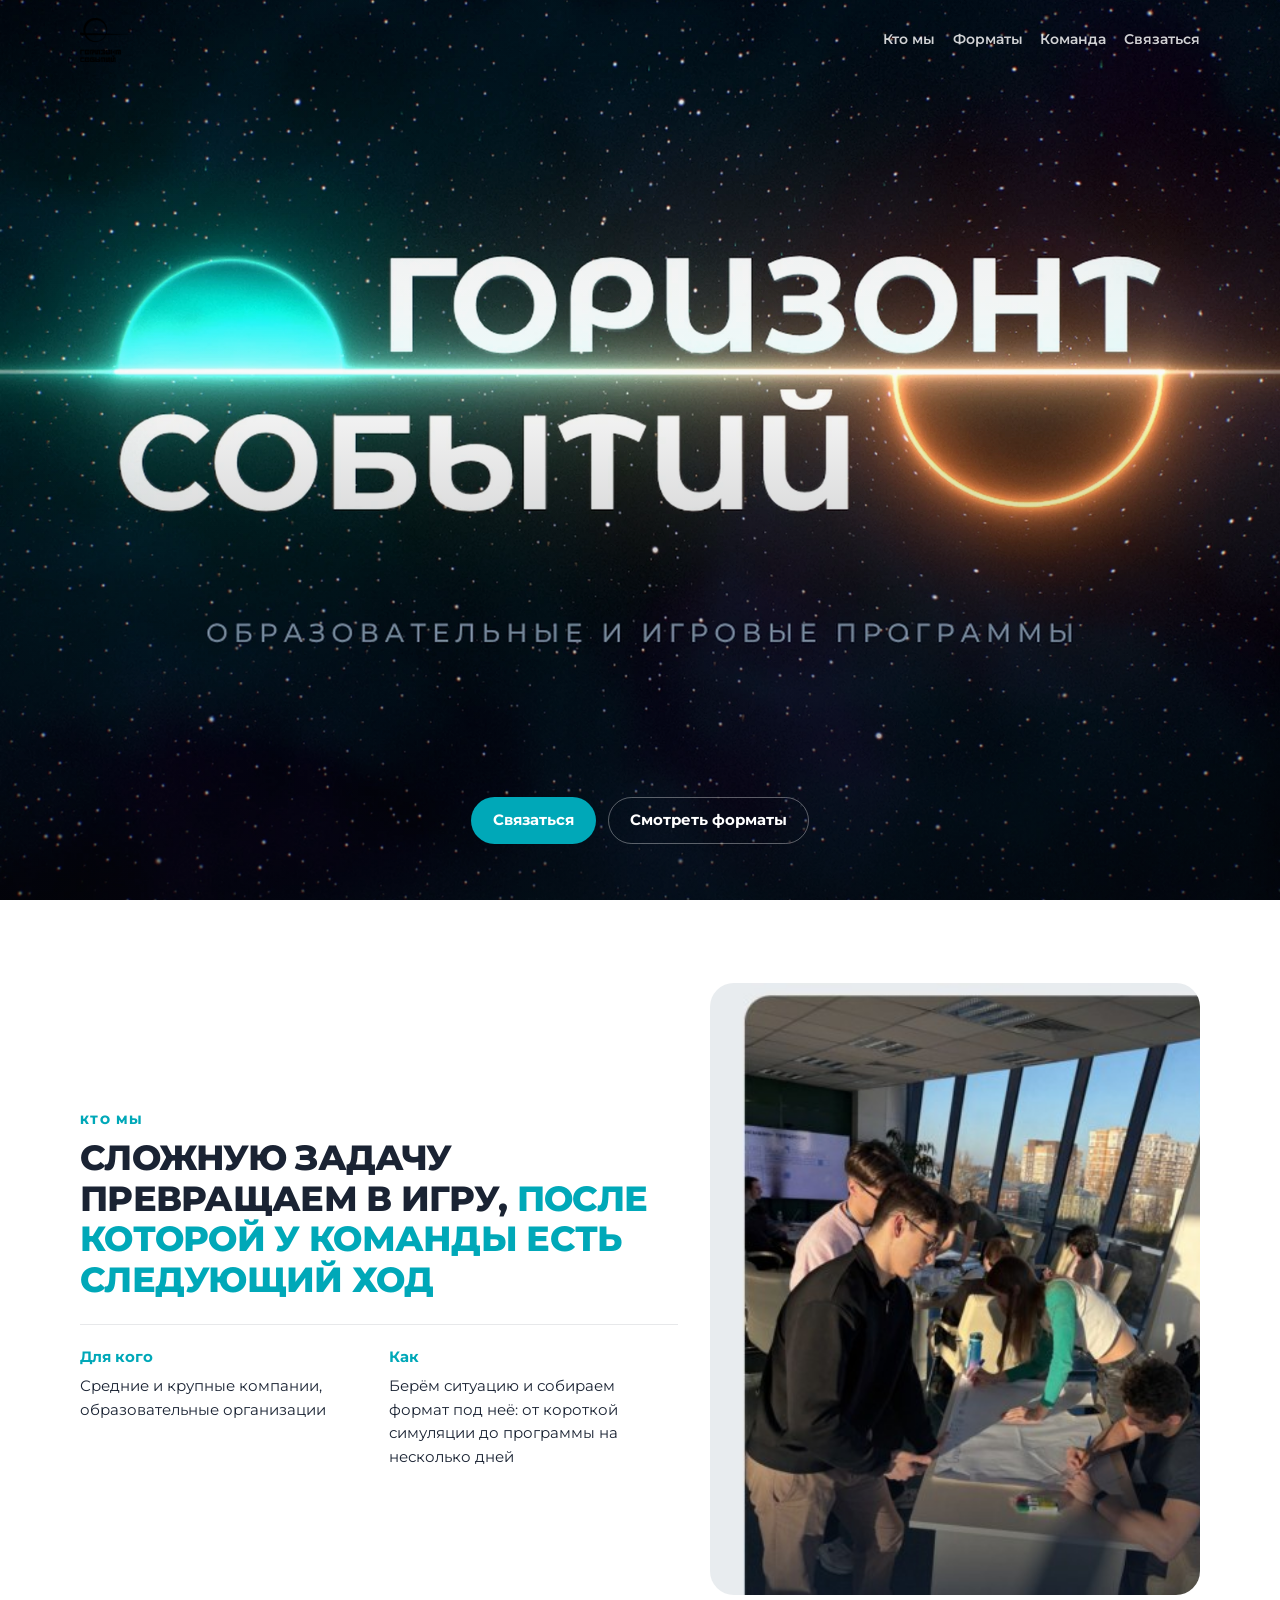
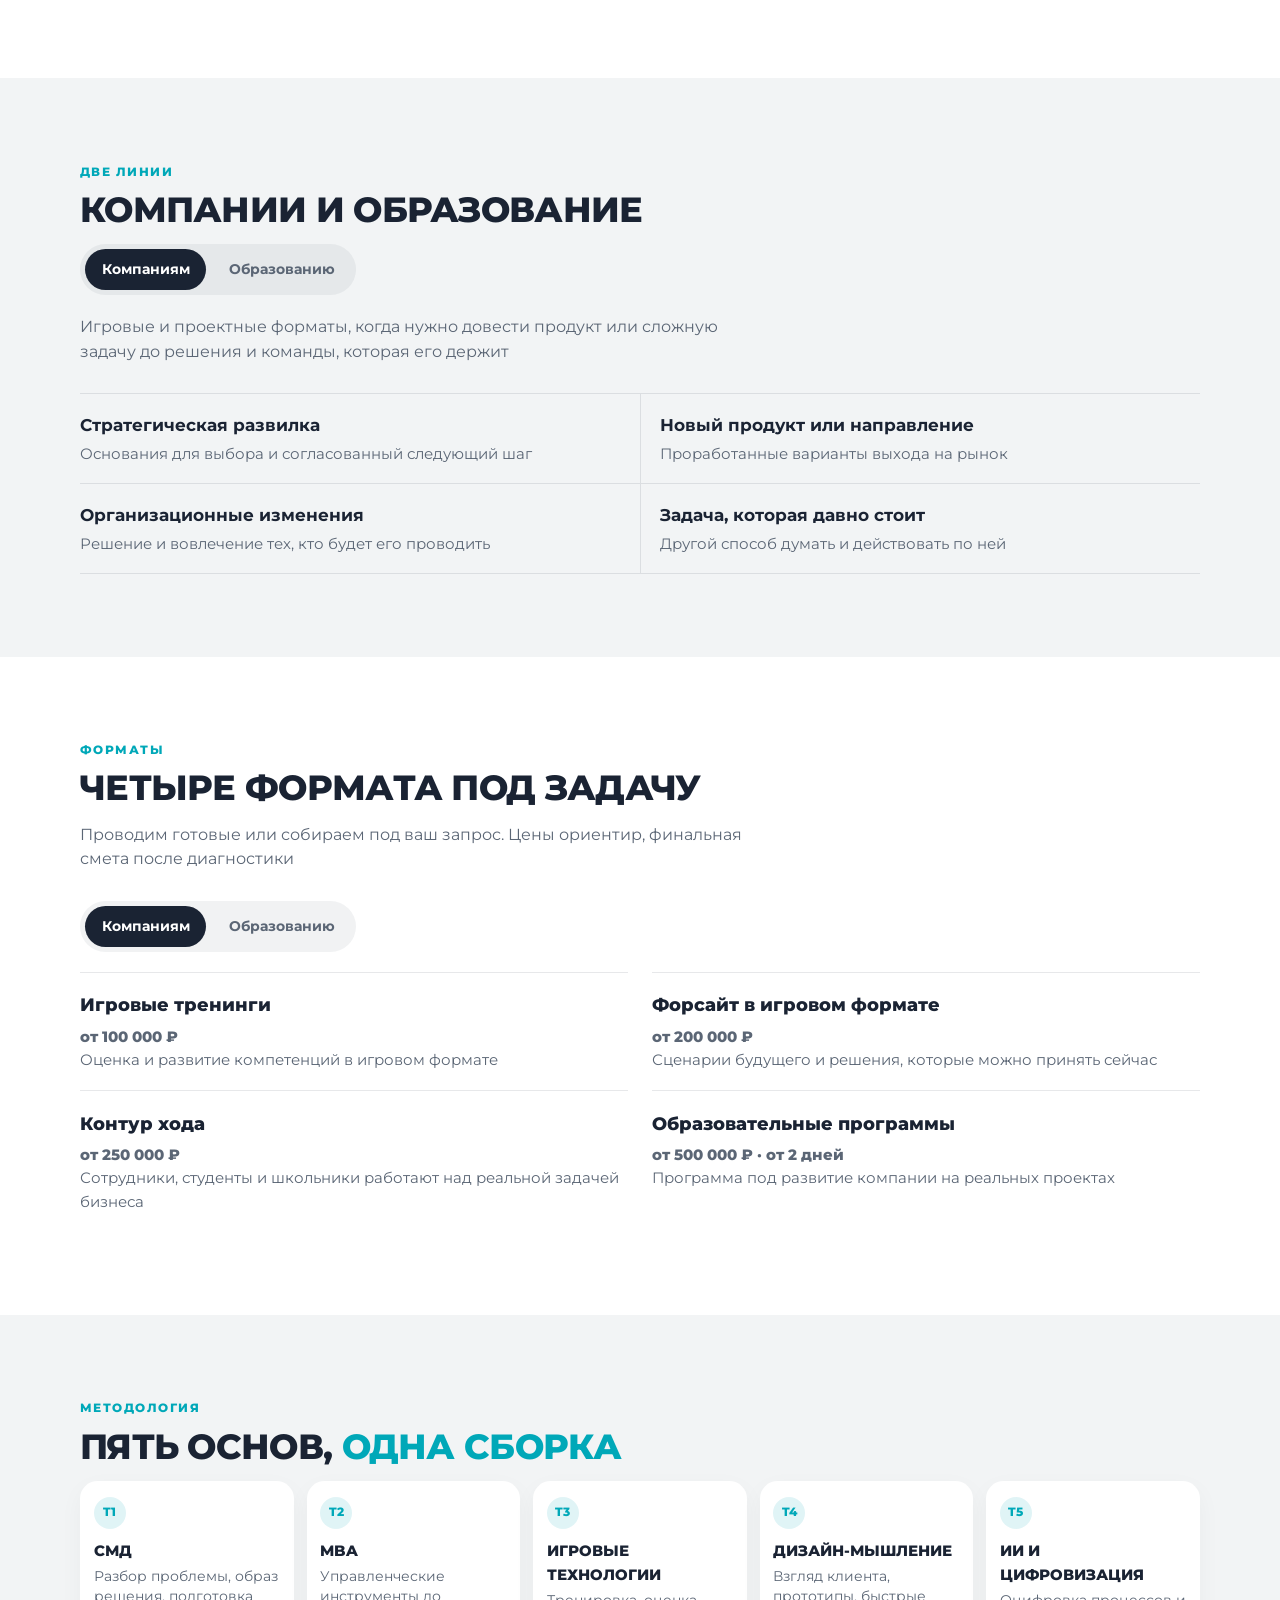
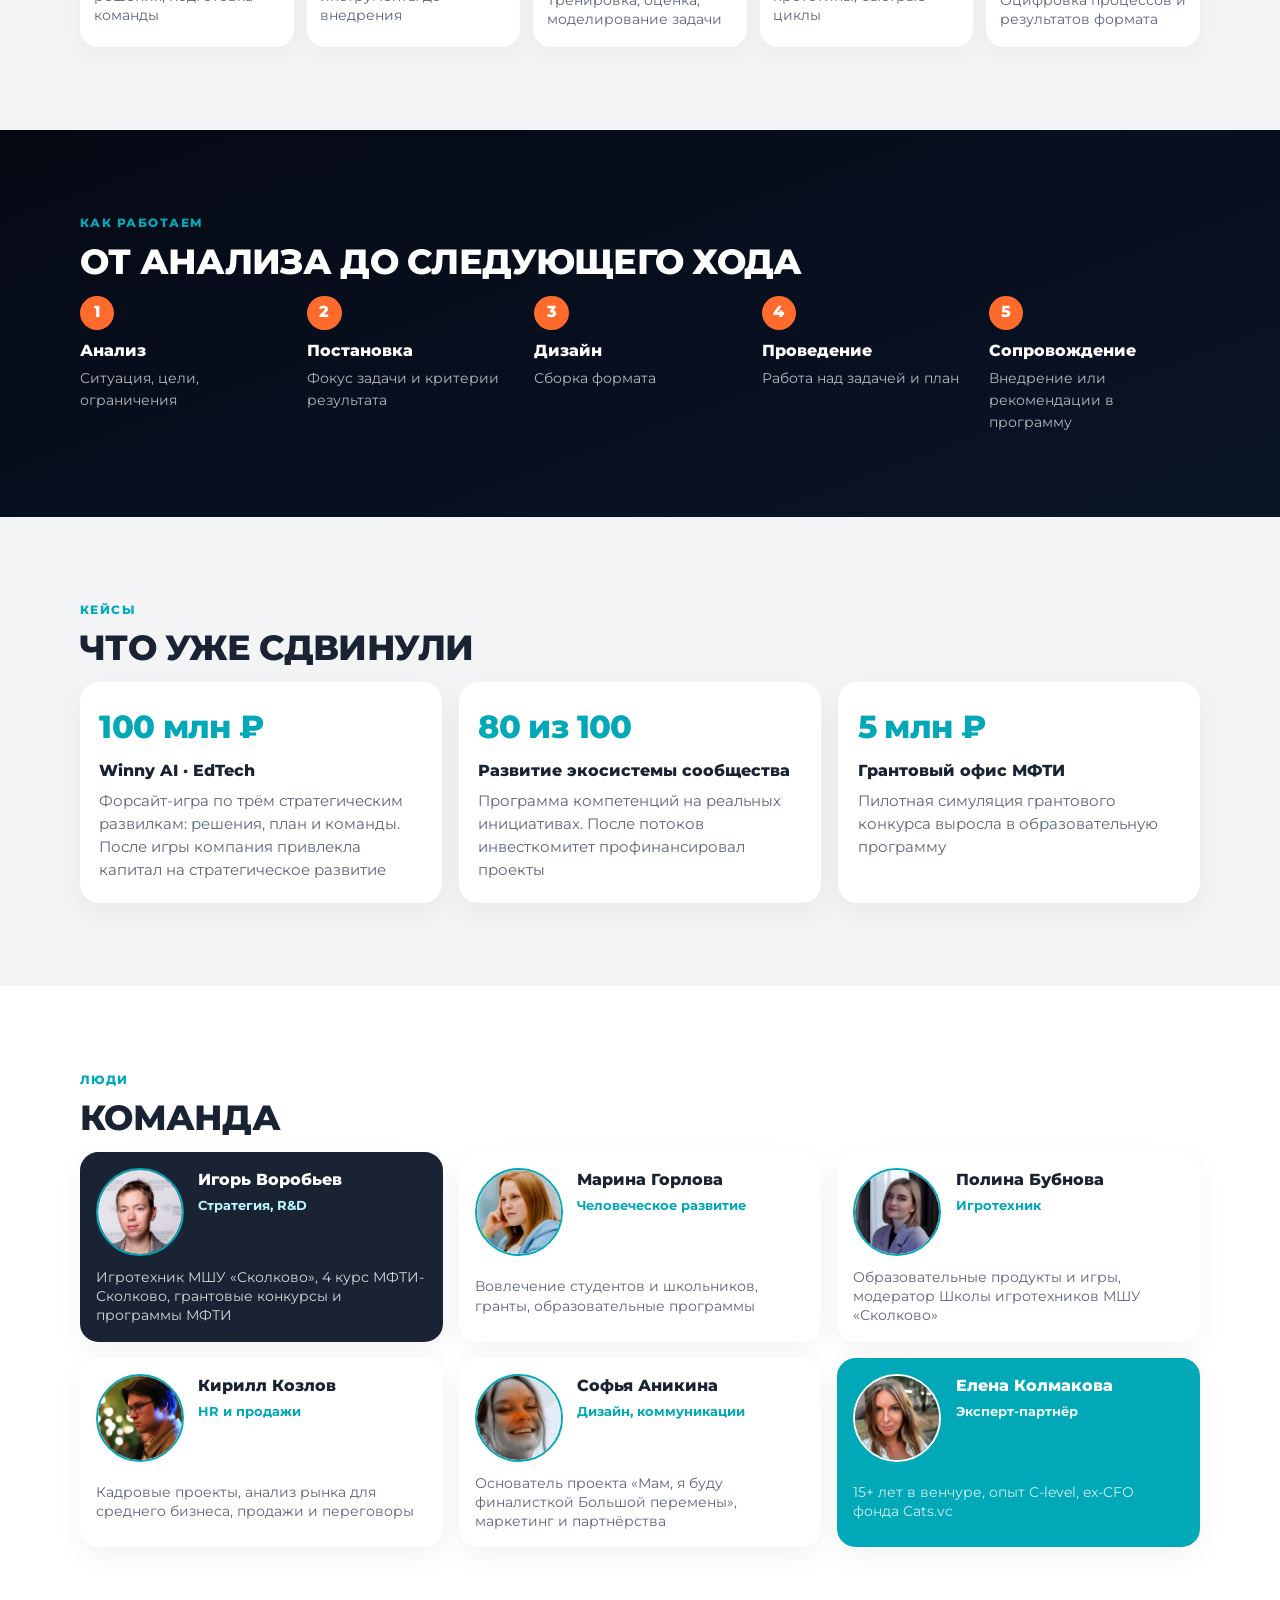
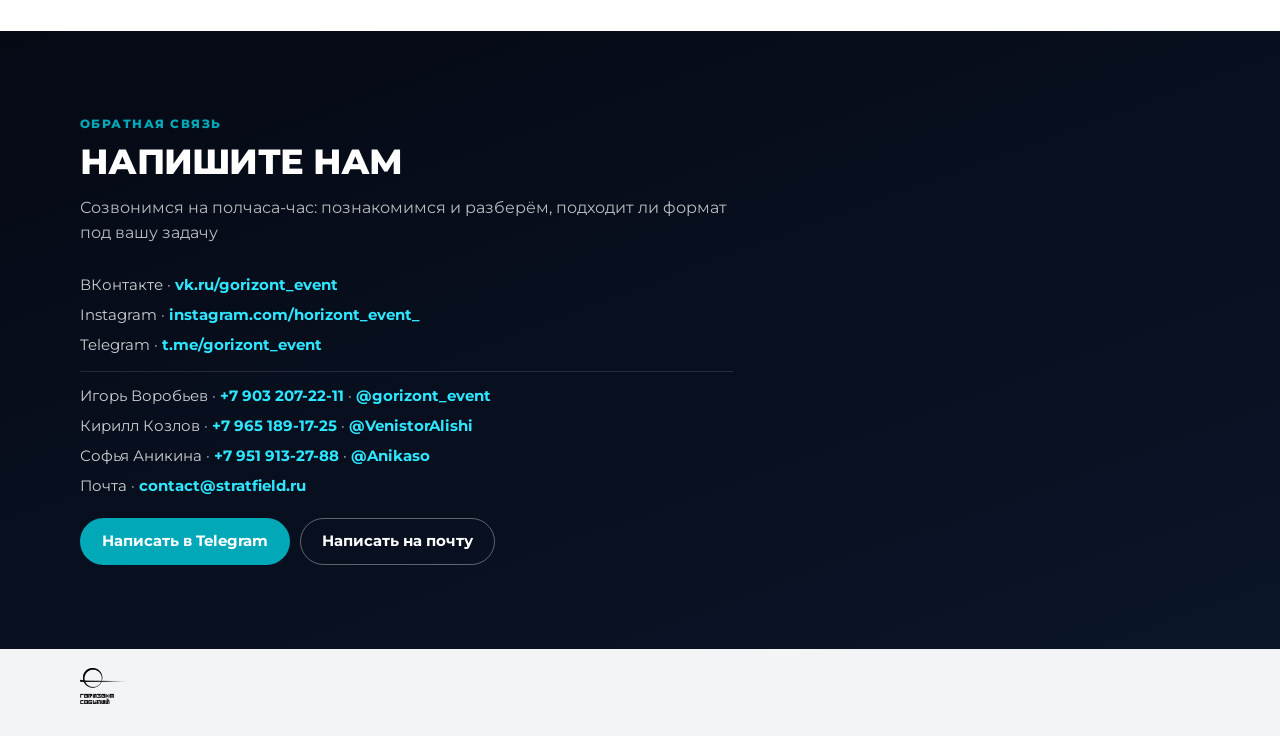
==== commit 3363ecc9: "Remove privacy policy links and DIY logo mark Use the real logo assets in nav and footer; drop priva" ====
--- a/index.html
+++ b/index.html
@@ -15,7 +15,9 @@
 
   <header class="hero" id="top">
     <nav class="topnav" aria-label="Главная">
-      <a class="logo" href="#top"><span class="logo__mark" aria-hidden="true"></span>горизонт событий</a>
+      <a class="logo" href="#top">
+        <img class="logo__img logo__img--light" src="assets/logo-inverted.png" alt="Горизонт Событий" width="160" height="120" />
+      </a>
       <div class="topnav__links">
         <a href="#who">Кто мы</a>
         <a href="#formats">Форматы</a>
@@ -243,9 +245,6 @@
             <a class="btn btn--teal" href="https://t.me/gorizont_event" target="_blank" rel="noopener noreferrer">Написать в Telegram</a>
             <a class="btn btn--ghost" href="mailto:contact@stratfield.ru?subject=%D0%93%D0%BE%D1%80%D0%B8%D0%B7%D0%BE%D0%BD%D1%82%20%D0%A1%D0%BE%D0%B1%D1%8B%D1%82%D0%B8%D0%B9">Написать на почту</a>
           </div>
-          <p class="legal-note">
-            <a href="privacy.html">Политика обработки персональных данных</a>
-          </p>
         </div>
       </div>
     </section>
@@ -253,8 +252,9 @@
 
   <footer class="footer">
     <div class="wrap">
-      <a class="logo" href="#top"><span class="logo__mark" aria-hidden="true"></span>горизонт событий</a>
-      <a href="privacy.html">Персональные данные</a>
+      <a class="logo" href="#top">
+        <img class="logo__img" src="assets/logo.png" alt="Горизонт Событий" width="140" height="105" />
+      </a>
     </div>
   </footer>
 
--- a/css/site.css
+++ b/css/site.css
@@ -48,45 +48,24 @@
   margin-inline: auto;
 }
 
-/* Logo mark */
+/* Logo */
 .logo {
   display: inline-flex;
   align-items: center;
-  gap: 0.65rem;
   text-decoration: none;
   color: inherit;
-  font-weight: 700;
-  letter-spacing: 0.02em;
-  text-transform: lowercase;
-  font-size: 0.95rem;
-}
-.logo__mark {
-  position: relative;
-  width: 34px;
-  height: 18px;
-  flex: 0 0 auto;
-}
-.logo__mark::before {
-  content: "";
-  position: absolute;
-  left: 0;
-  top: 2px;
-  width: 22px;
-  height: 11px;
-  border: 2.5px solid var(--teal);
-  border-bottom: 0;
-  border-radius: 14px 14px 0 0;
-}
-.logo__mark::after {
-  content: "";
-  position: absolute;
-  right: 2px;
-  bottom: 0;
-  width: 10px;
-  height: 10px;
-  border: 2.5px solid var(--orange);
-  border-radius: 50%;
-  background: transparent;
+}
+.logo__img {
+  display: block;
+  width: auto;
+  height: 40px;
+  object-fit: contain;
+}
+.topnav .logo__img {
+  height: 44px;
+}
+.footer .logo__img {
+  height: 36px;
 }
 
 /* Nav */
@@ -102,8 +81,6 @@
   margin: 1.15rem auto 0;
   color: #fff;
 }
-.topnav .logo__mark::before { border-color: #2ee6ff; }
-.topnav .logo__mark::after { border-color: #ff8a3d; }
 .topnav__links {
   display: flex;
   flex-wrap: wrap;
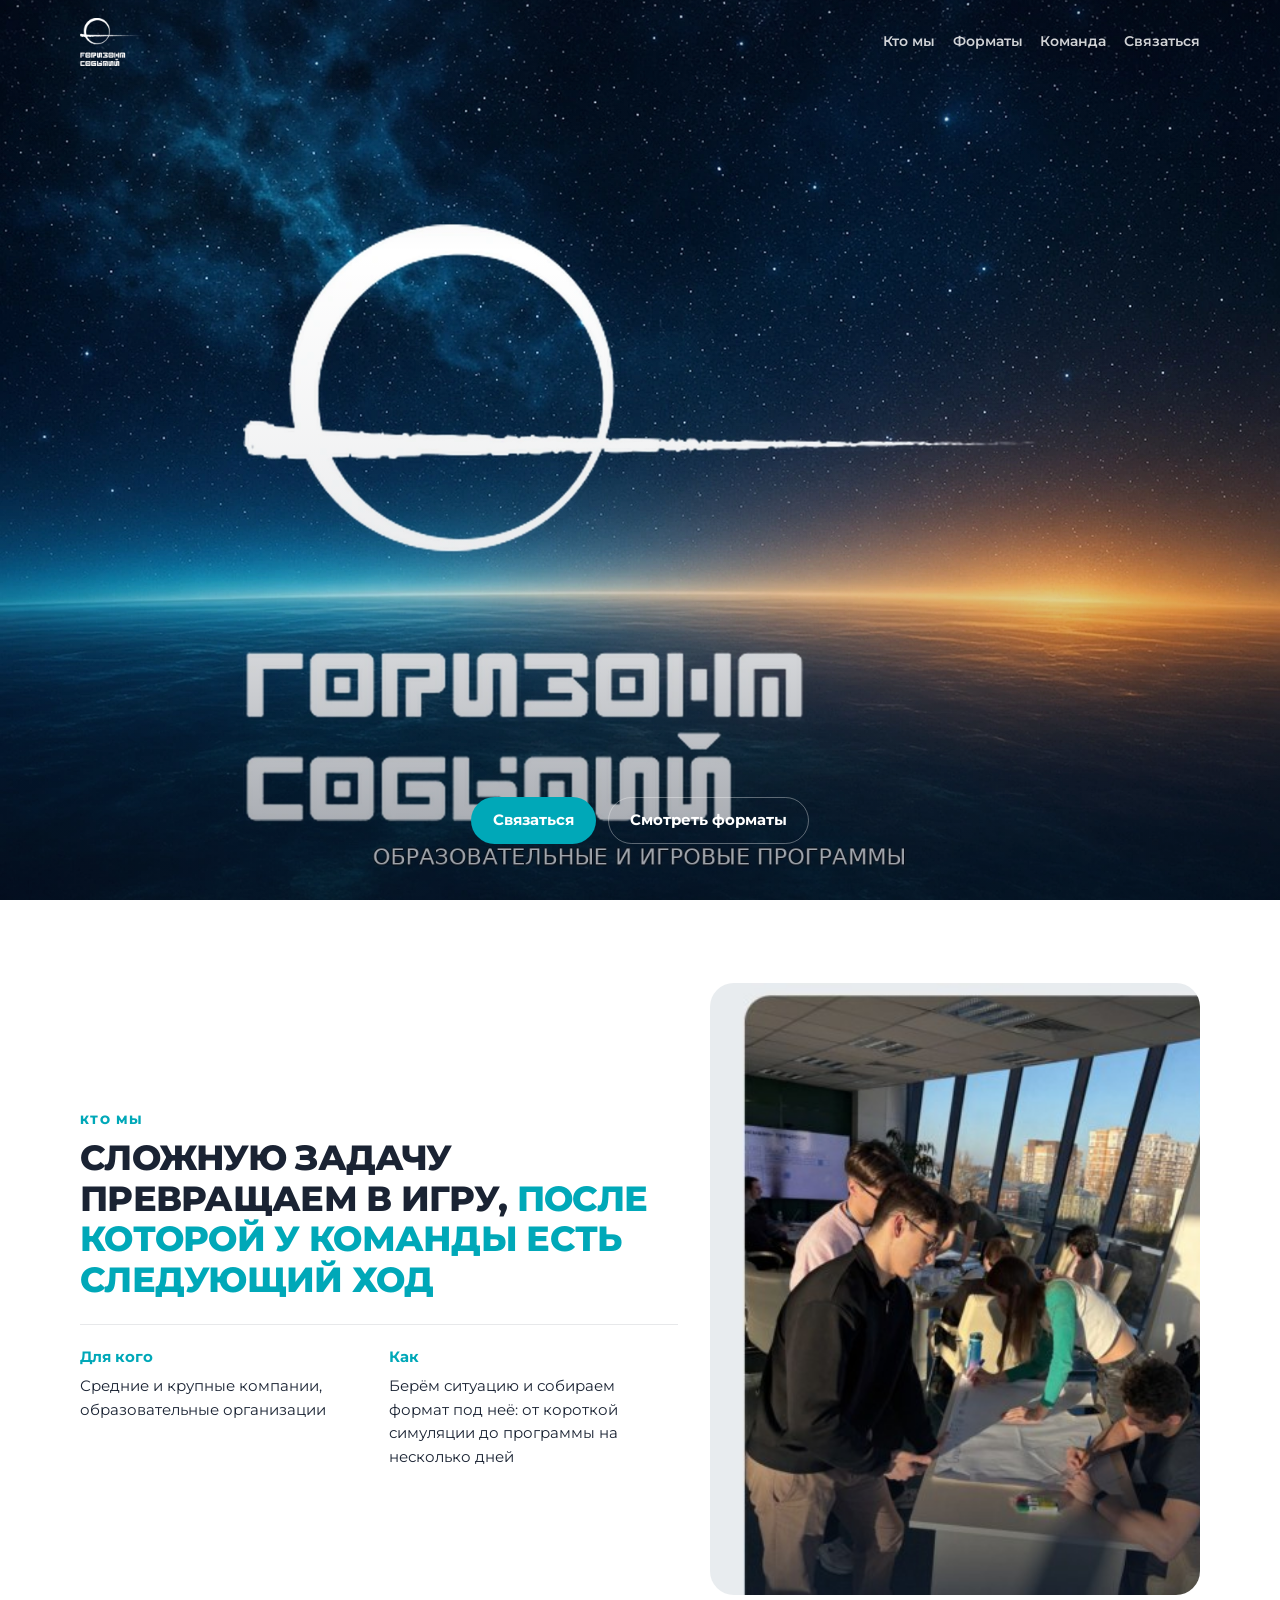
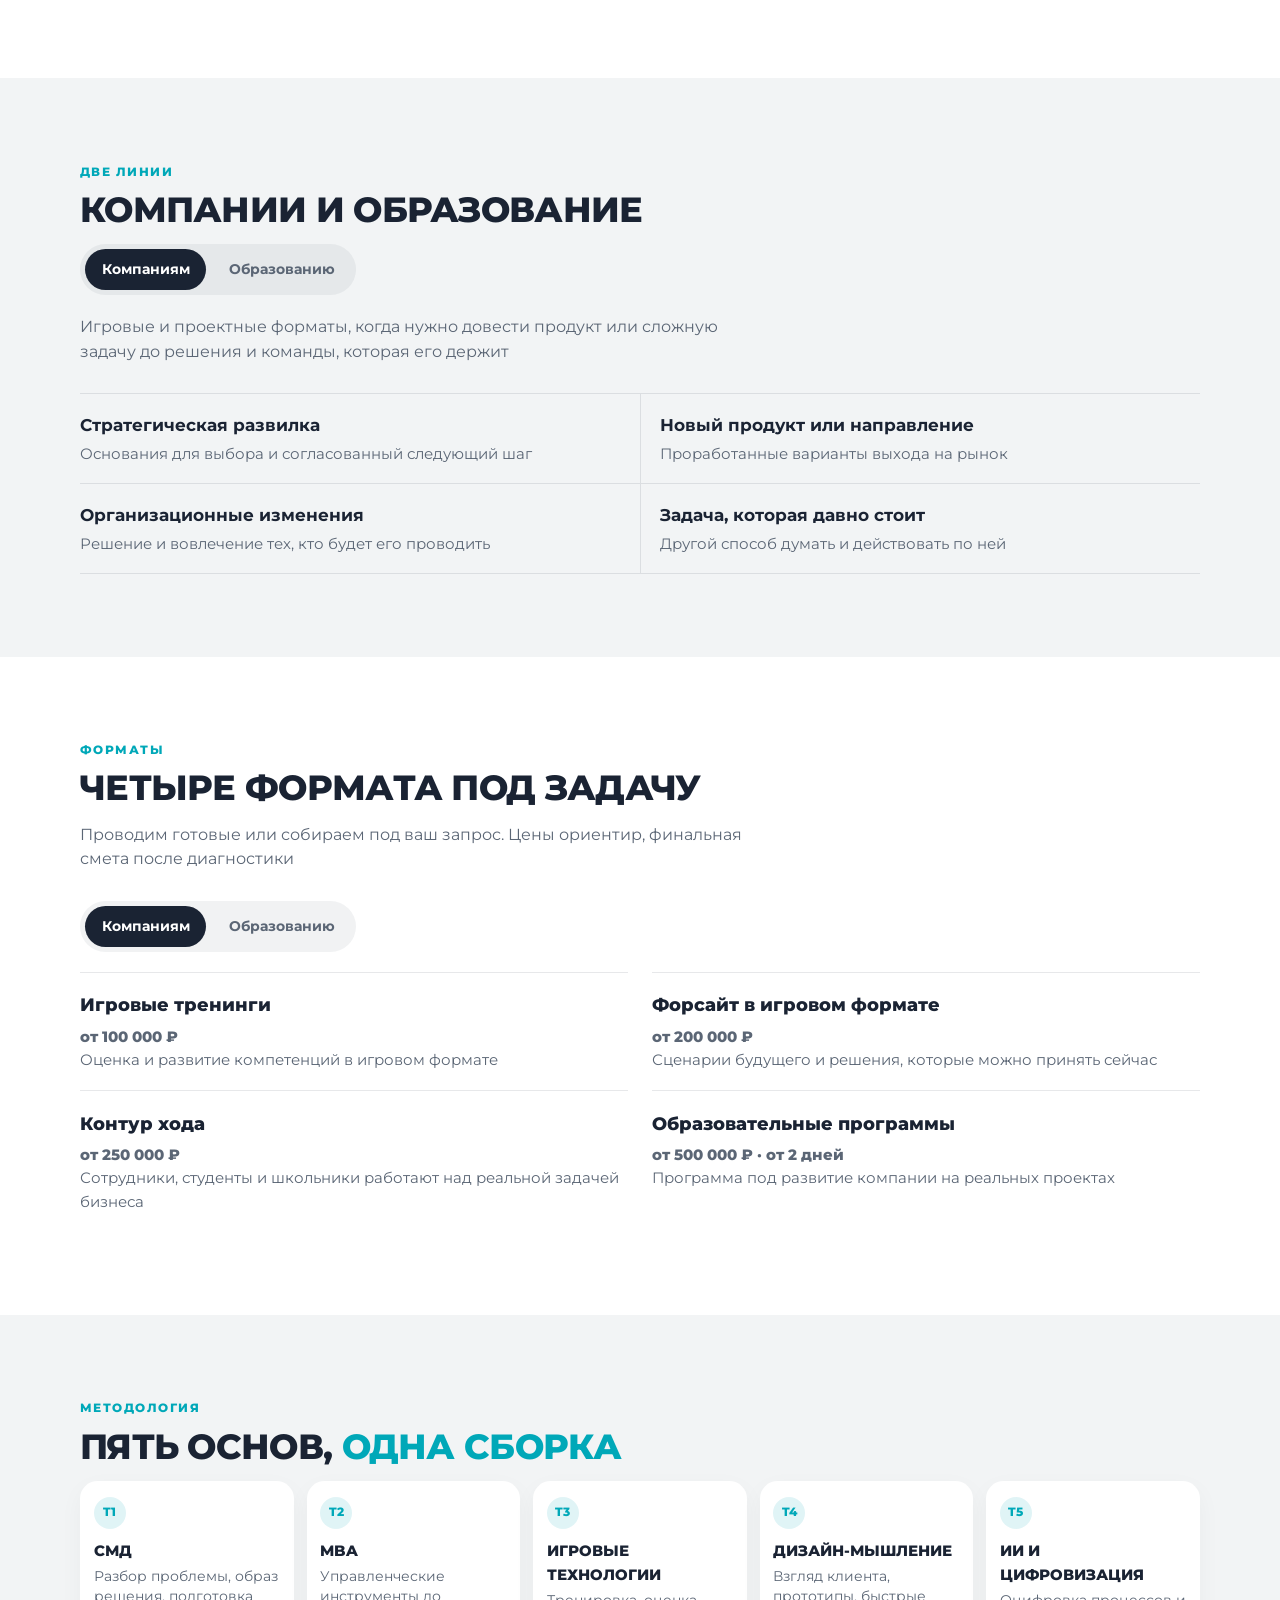
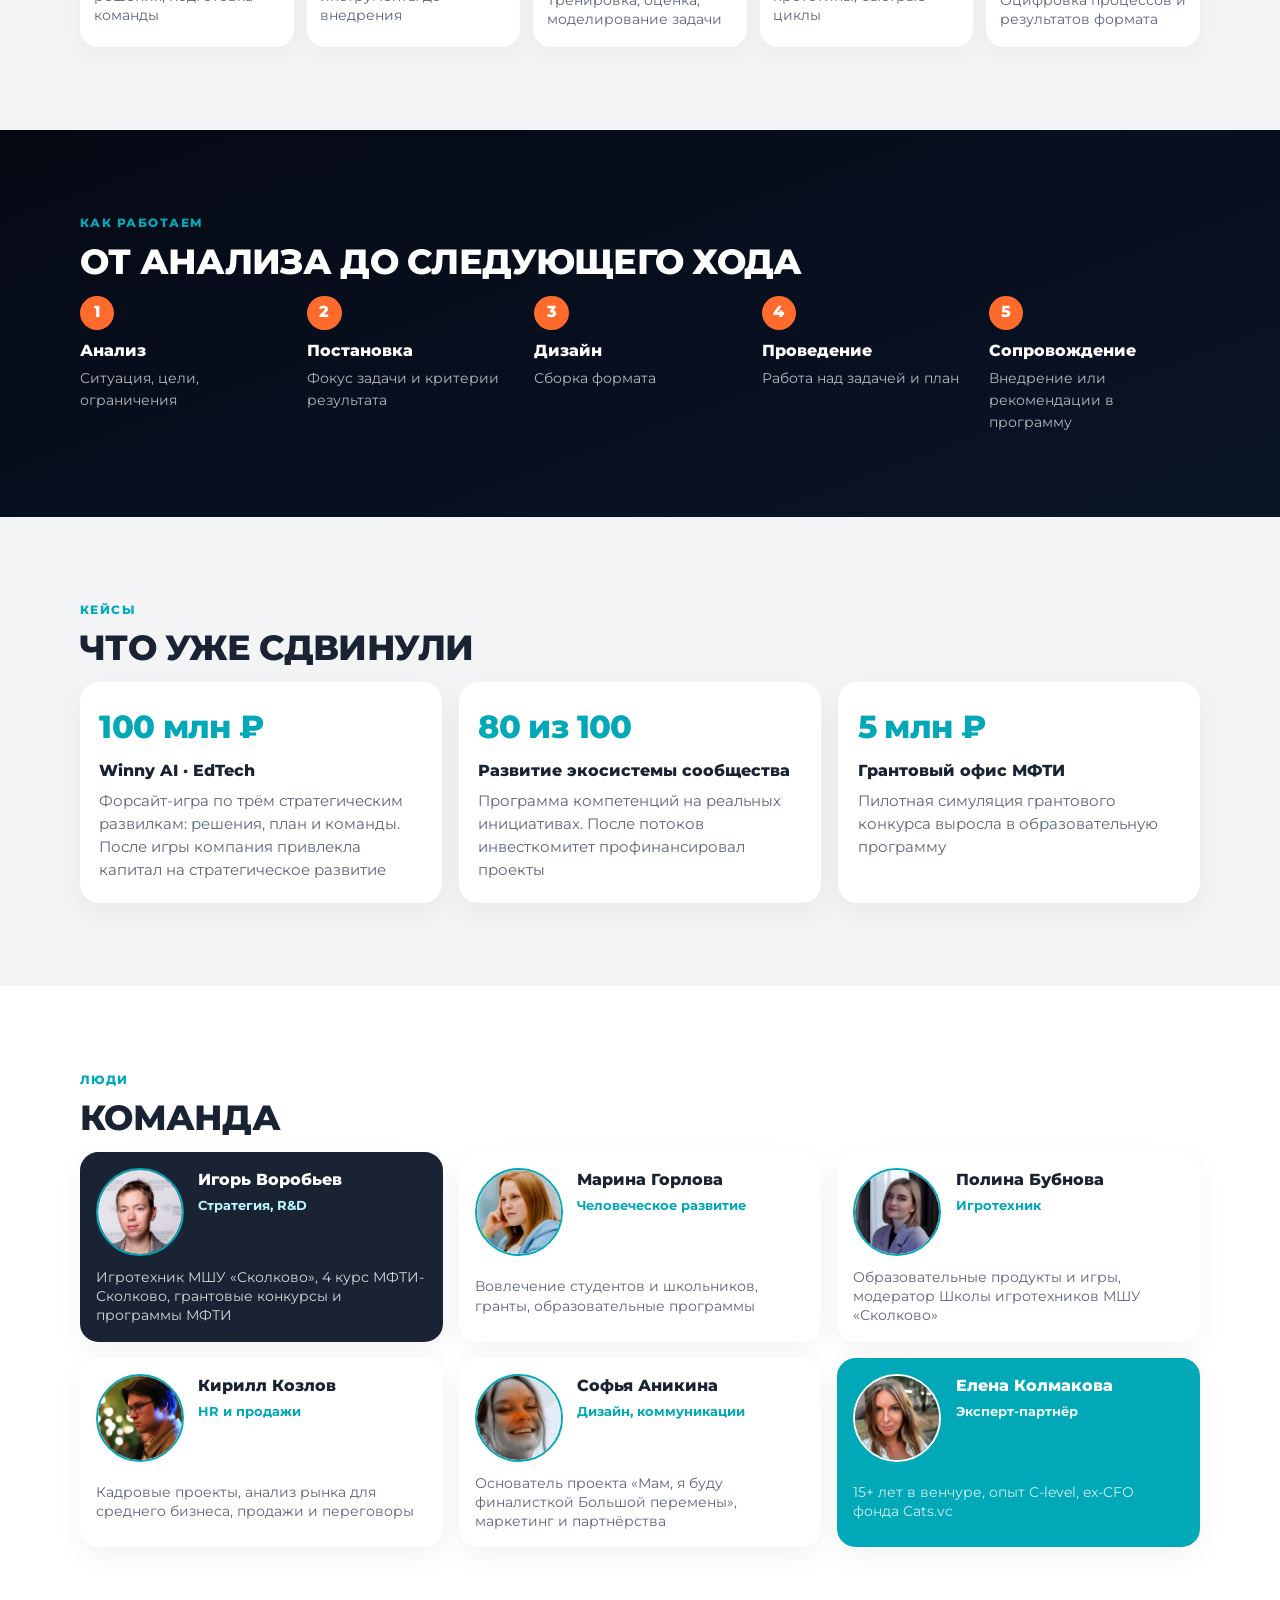
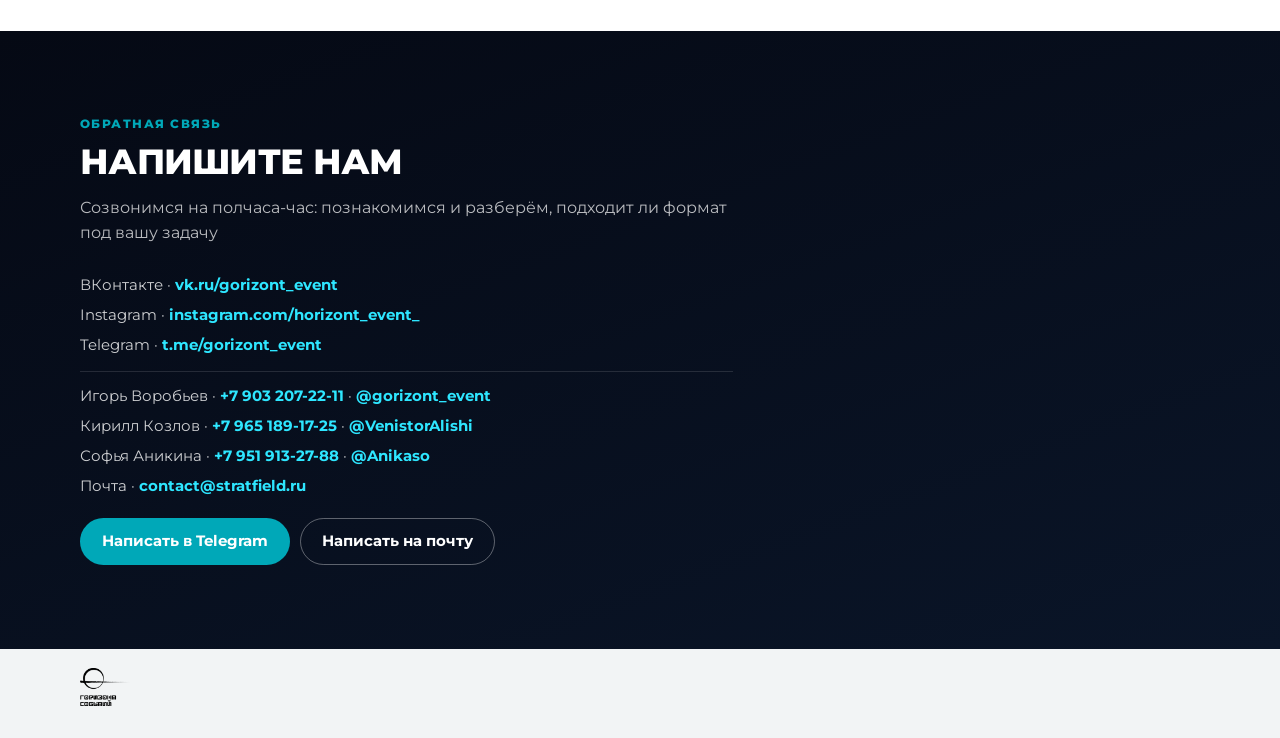
==== commit ad0831f2: "Use light logo on hero and brighten background Replace black logo on dark hero with a white logo ass" ====
--- a/index.html
+++ b/index.html
@@ -16,7 +16,7 @@
   <header class="hero" id="top">
     <nav class="topnav" aria-label="Главная">
       <a class="logo" href="#top">
-        <img class="logo__img logo__img--light" src="assets/logo-inverted.png" alt="Горизонт Событий" width="160" height="120" />
+        <img class="logo__img" src="assets/logo-light.png" alt="Горизонт Событий" width="160" height="120" />
       </a>
       <div class="topnav__links">
         <a href="#who">Кто мы</a>
--- a/css/site.css
+++ b/css/site.css
@@ -58,14 +58,16 @@
 .logo__img {
   display: block;
   width: auto;
-  height: 40px;
+  height: 42px;
   object-fit: contain;
 }
 .topnav .logo__img {
-  height: 44px;
+  height: 48px;
+  /* светлый лого на тёмном hero; чёрный не использовать здесь */
+  filter: none;
 }
 .footer .logo__img {
-  height: 36px;
+  height: 38px;
 }
 
 /* Nav */
@@ -114,18 +116,24 @@
   align-items: end;
   overflow: hidden;
   color: #fff;
-  background-color: #05070a;
+  background-color: #0a1628;
   background-image: url("../assets/brand-poster.webp");
-  background-position: center center;
+  background-position: center 42%;
   background-size: cover;
   background-repeat: no-repeat;
-  image-rendering: auto;
 }
 .hero::before {
   content: "";
   position: absolute;
   inset: 0;
-  background: linear-gradient(180deg, rgba(5, 7, 10, 0.12) 0%, rgba(5, 7, 10, 0.02) 42%, rgba(5, 7, 10, 0.48) 100%);
+  /* лёгкая читаемость кнопок снизу, без чёрной пелены сверху */
+  background: linear-gradient(
+    180deg,
+    rgba(8, 18, 36, 0.18) 0%,
+    rgba(8, 18, 36, 0) 28%,
+    rgba(8, 18, 36, 0.08) 62%,
+    rgba(8, 18, 36, 0.42) 100%
+  );
   pointer-events: none;
 }
 .hero__inner {
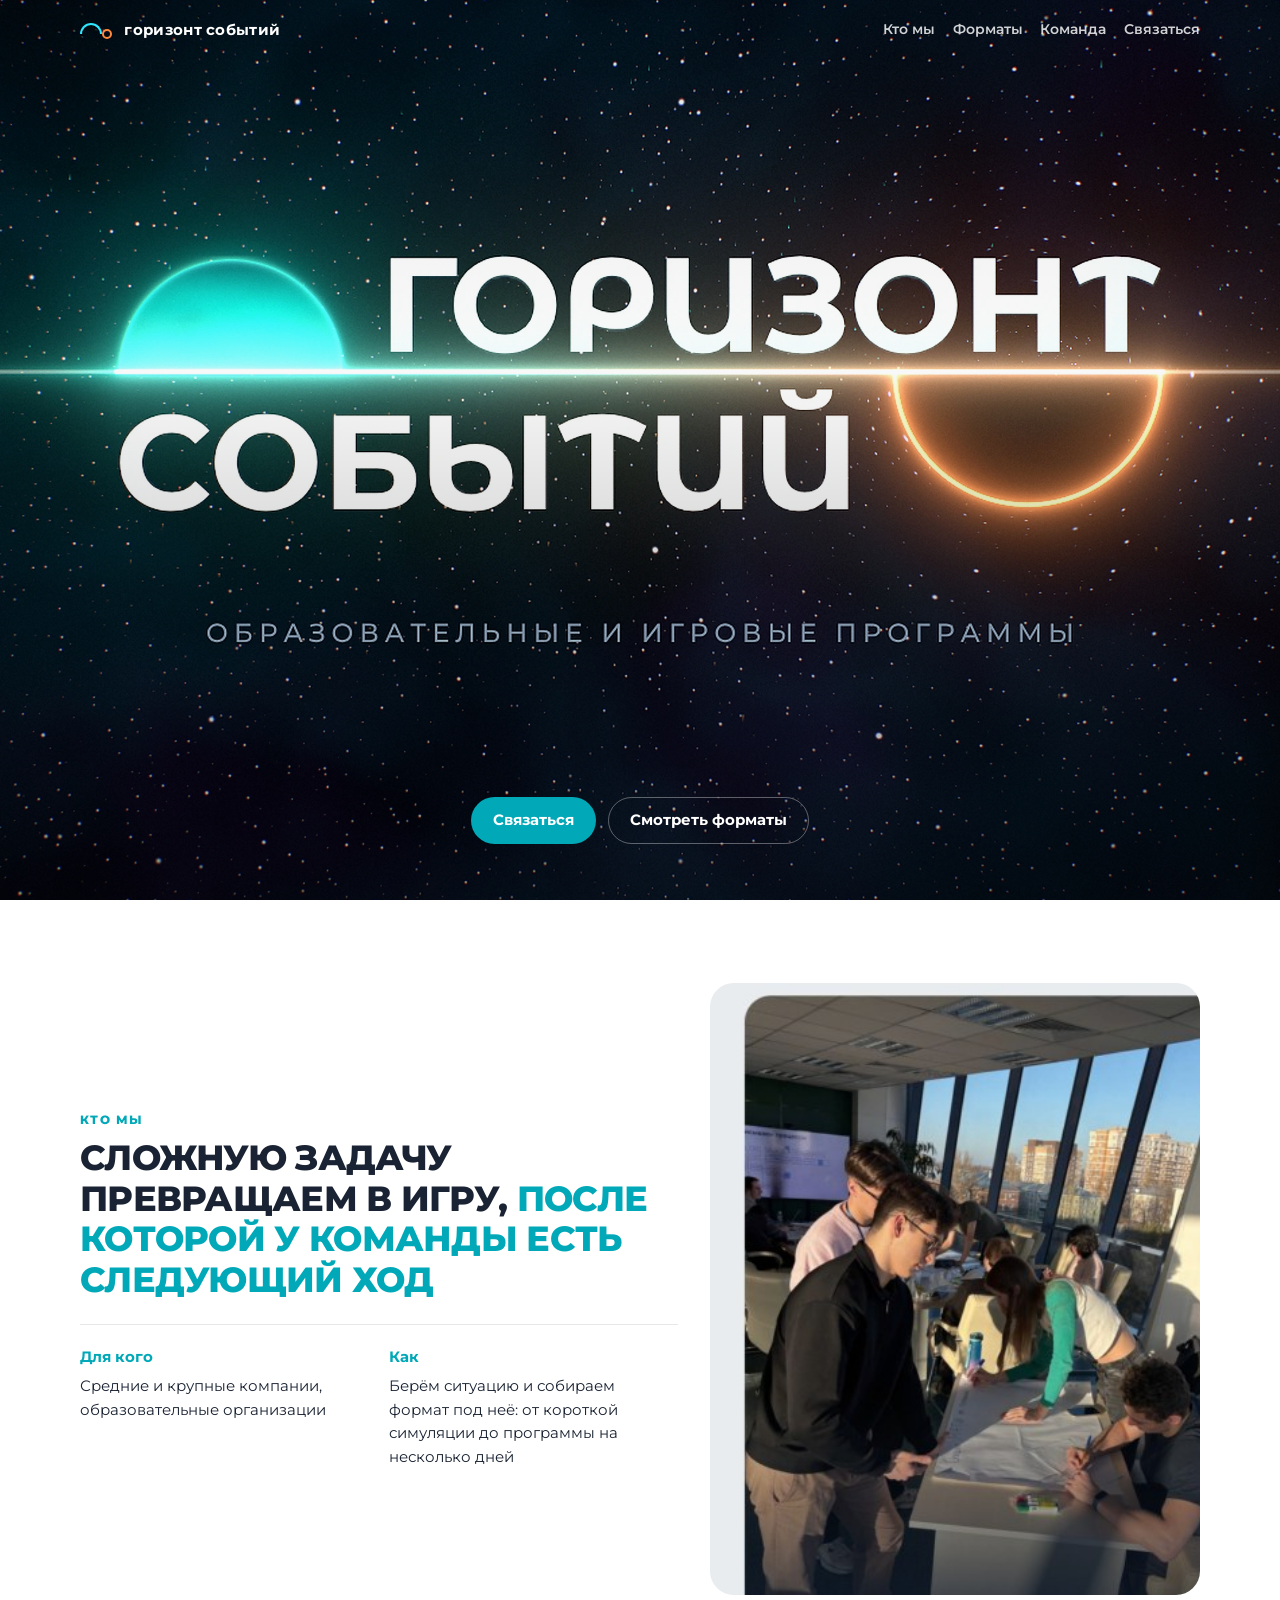
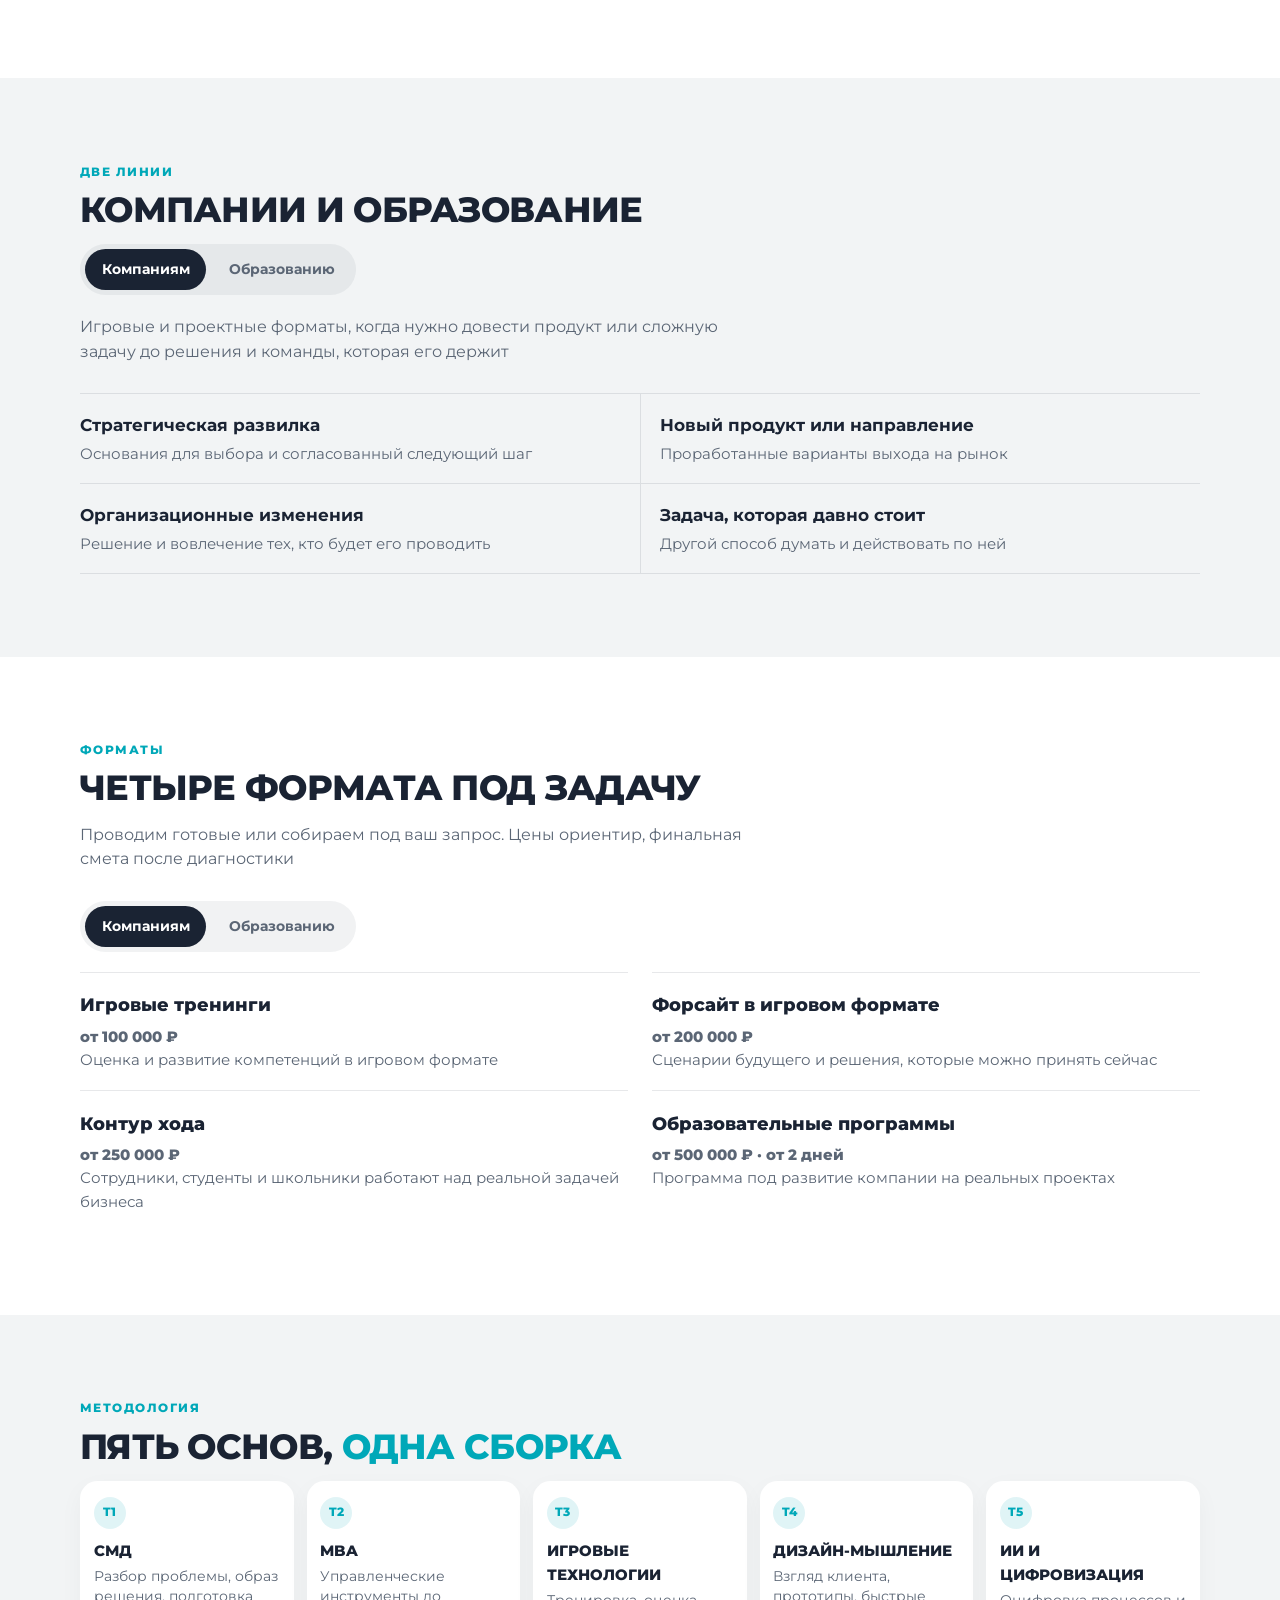
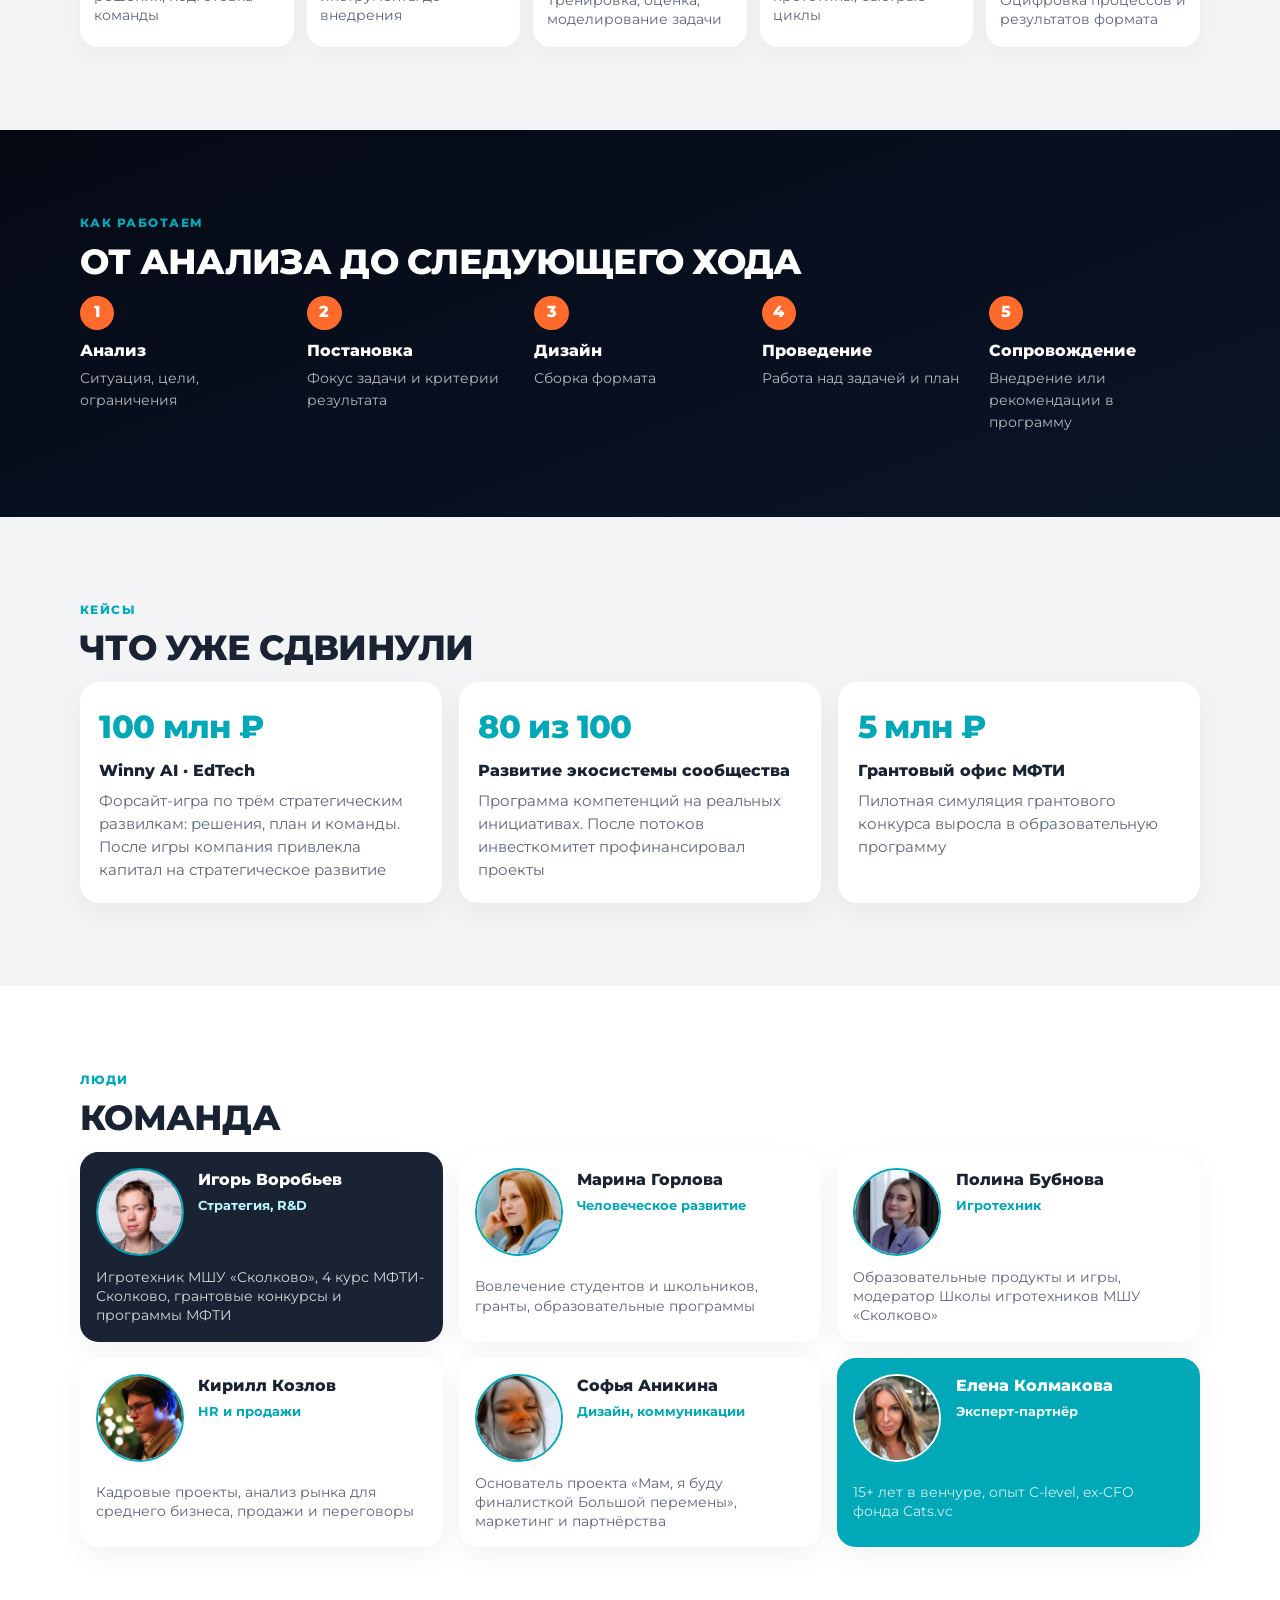
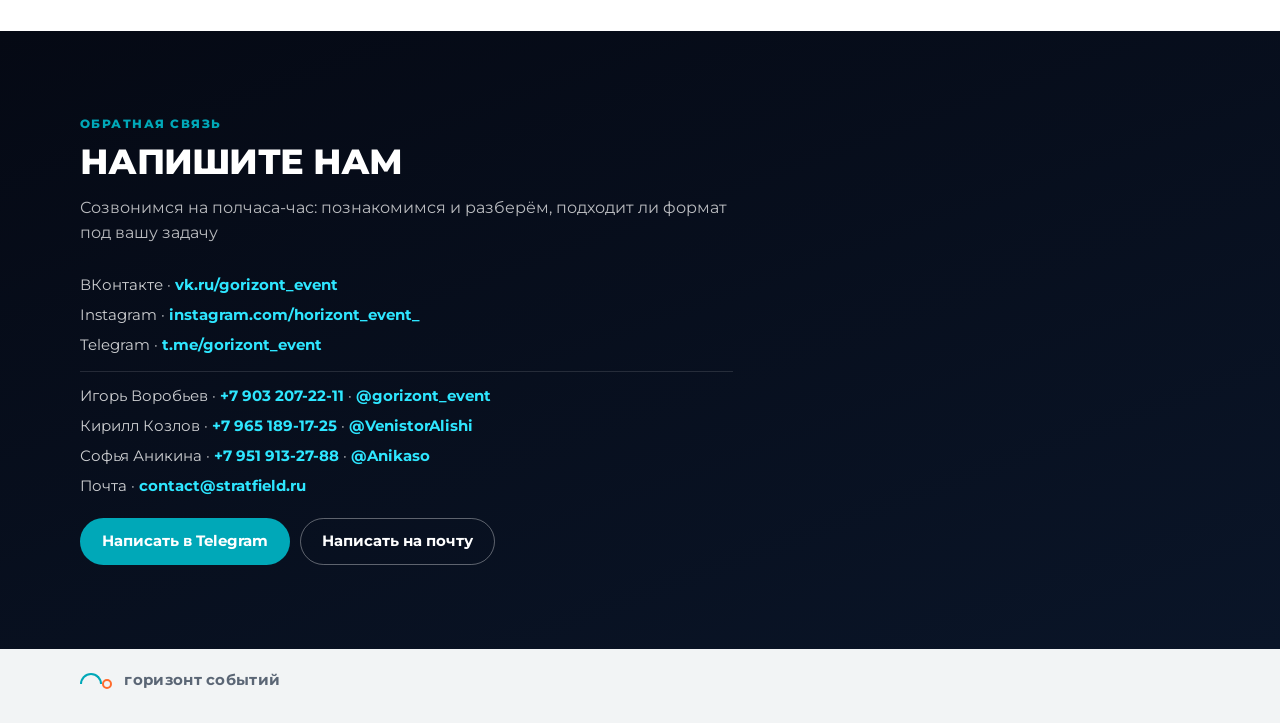
==== commit ece4325f: "Restore cyan-orange brand poster with higher quality Bring back the original blue-orange logo artwor" ====
--- a/index.html
+++ b/index.html
@@ -15,9 +15,7 @@
 
   <header class="hero" id="top">
     <nav class="topnav" aria-label="Главная">
-      <a class="logo" href="#top">
-        <img class="logo__img" src="assets/logo-light.png" alt="Горизонт Событий" width="160" height="120" />
-      </a>
+      <a class="logo" href="#top"><span class="logo__mark" aria-hidden="true"></span>горизонт событий</a>
       <div class="topnav__links">
         <a href="#who">Кто мы</a>
         <a href="#formats">Форматы</a>
@@ -252,9 +250,7 @@
 
   <footer class="footer">
     <div class="wrap">
-      <a class="logo" href="#top">
-        <img class="logo__img" src="assets/logo.png" alt="Горизонт Событий" width="140" height="105" />
-      </a>
+      <a class="logo" href="#top"><span class="logo__mark" aria-hidden="true"></span>горизонт событий</a>
     </div>
   </footer>
 
--- a/css/site.css
+++ b/css/site.css
@@ -48,26 +48,45 @@
   margin-inline: auto;
 }
 
-/* Logo */
+/* Logo mark */
 .logo {
   display: inline-flex;
   align-items: center;
+  gap: 0.65rem;
   text-decoration: none;
   color: inherit;
-}
-.logo__img {
-  display: block;
-  width: auto;
-  height: 42px;
-  object-fit: contain;
-}
-.topnav .logo__img {
-  height: 48px;
-  /* светлый лого на тёмном hero; чёрный не использовать здесь */
-  filter: none;
-}
-.footer .logo__img {
-  height: 38px;
+  font-weight: 700;
+  letter-spacing: 0.02em;
+  text-transform: lowercase;
+  font-size: 0.95rem;
+}
+.logo__mark {
+  position: relative;
+  width: 34px;
+  height: 18px;
+  flex: 0 0 auto;
+}
+.logo__mark::before {
+  content: "";
+  position: absolute;
+  left: 0;
+  top: 2px;
+  width: 22px;
+  height: 11px;
+  border: 2.5px solid var(--teal);
+  border-bottom: 0;
+  border-radius: 14px 14px 0 0;
+}
+.logo__mark::after {
+  content: "";
+  position: absolute;
+  right: 2px;
+  bottom: 0;
+  width: 10px;
+  height: 10px;
+  border: 2.5px solid var(--orange);
+  border-radius: 50%;
+  background: transparent;
 }
 
 /* Nav */
@@ -83,6 +102,8 @@
   margin: 1.15rem auto 0;
   color: #fff;
 }
+.topnav .logo__mark::before { border-color: #2ee6ff; }
+.topnav .logo__mark::after { border-color: #ff8a3d; }
 .topnav__links {
   display: flex;
   flex-wrap: wrap;
@@ -116,9 +137,9 @@
   align-items: end;
   overflow: hidden;
   color: #fff;
-  background-color: #0a1628;
+  background-color: #05070a;
   background-image: url("../assets/brand-poster.webp");
-  background-position: center 42%;
+  background-position: center center;
   background-size: cover;
   background-repeat: no-repeat;
 }
@@ -126,16 +147,10 @@
   content: "";
   position: absolute;
   inset: 0;
-  /* лёгкая читаемость кнопок снизу, без чёрной пелены сверху */
-  background: linear-gradient(
-    180deg,
-    rgba(8, 18, 36, 0.18) 0%,
-    rgba(8, 18, 36, 0) 28%,
-    rgba(8, 18, 36, 0.08) 62%,
-    rgba(8, 18, 36, 0.42) 100%
-  );
+  background: linear-gradient(180deg, rgba(5, 7, 10, 0.1) 0%, rgba(5, 7, 10, 0.02) 40%, rgba(5, 7, 10, 0.4) 100%);
   pointer-events: none;
 }
+
 .hero__inner {
   position: relative;
   z-index: 1;
